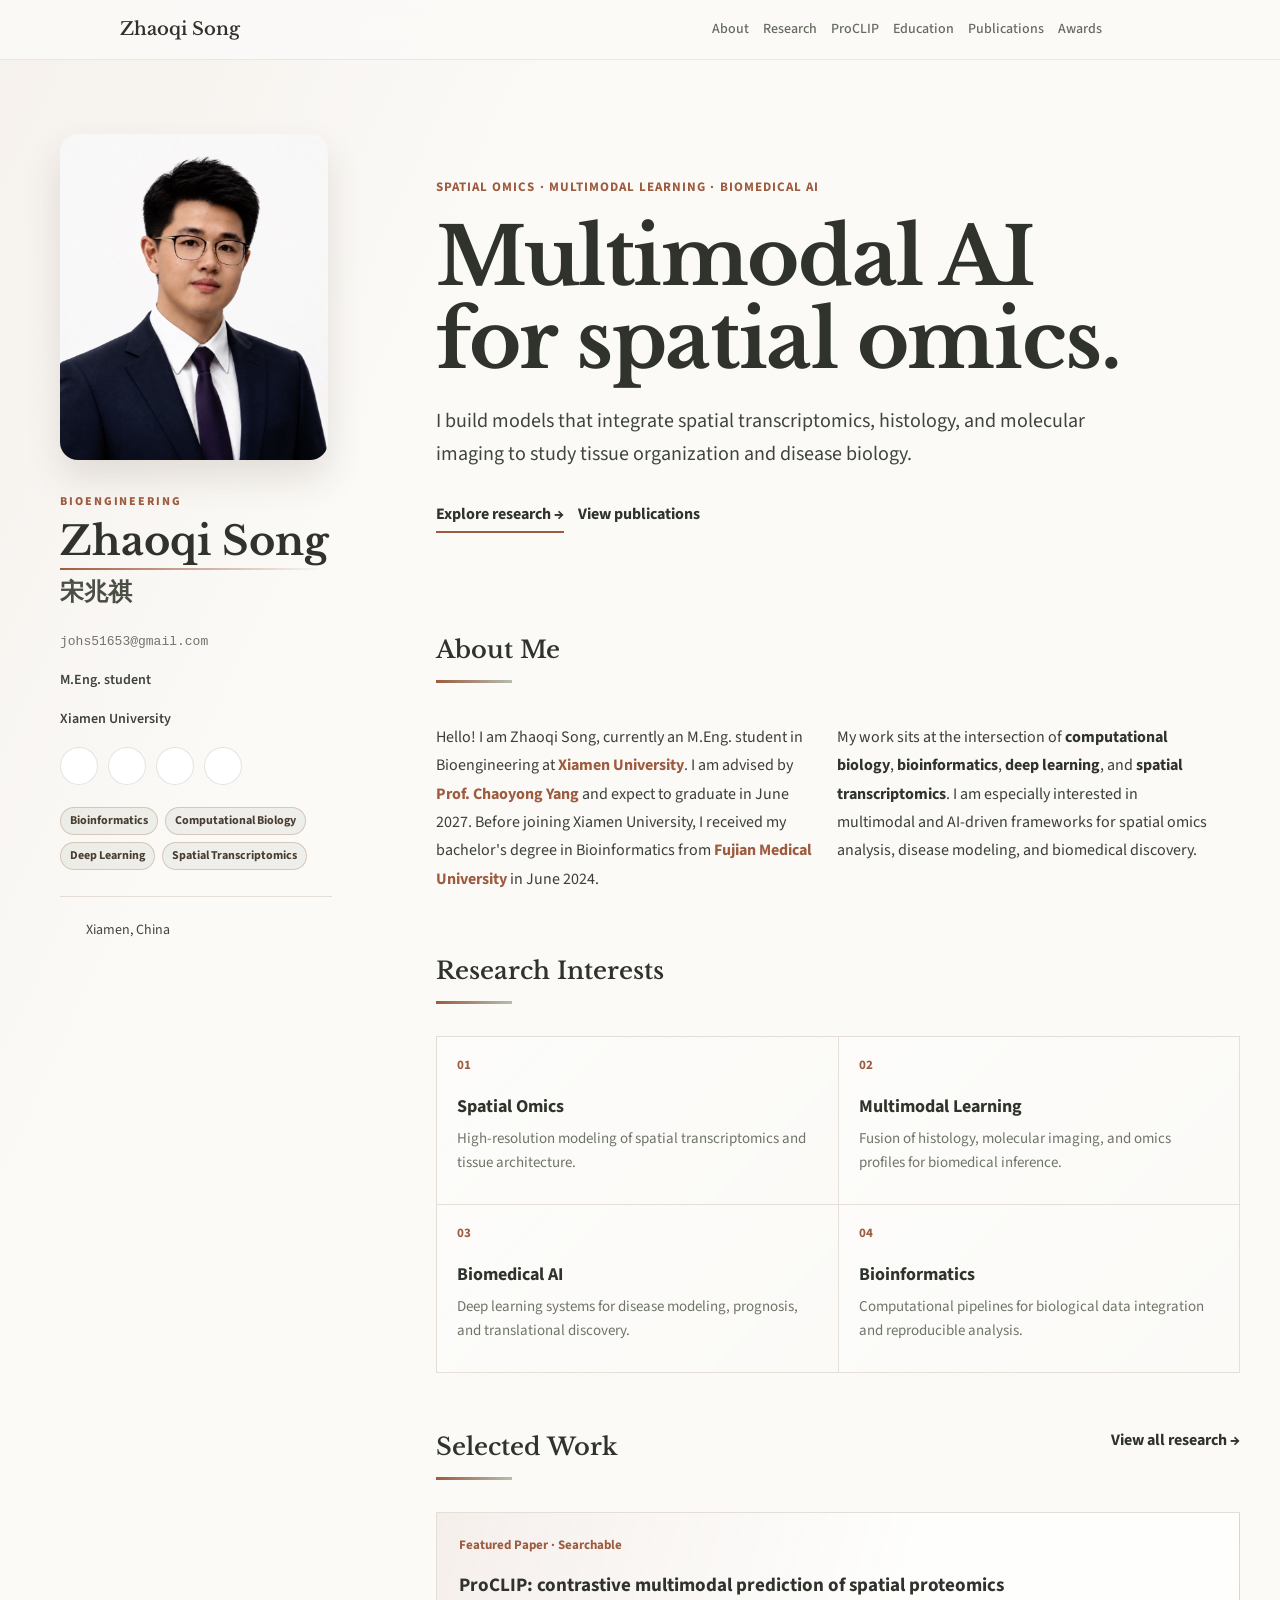
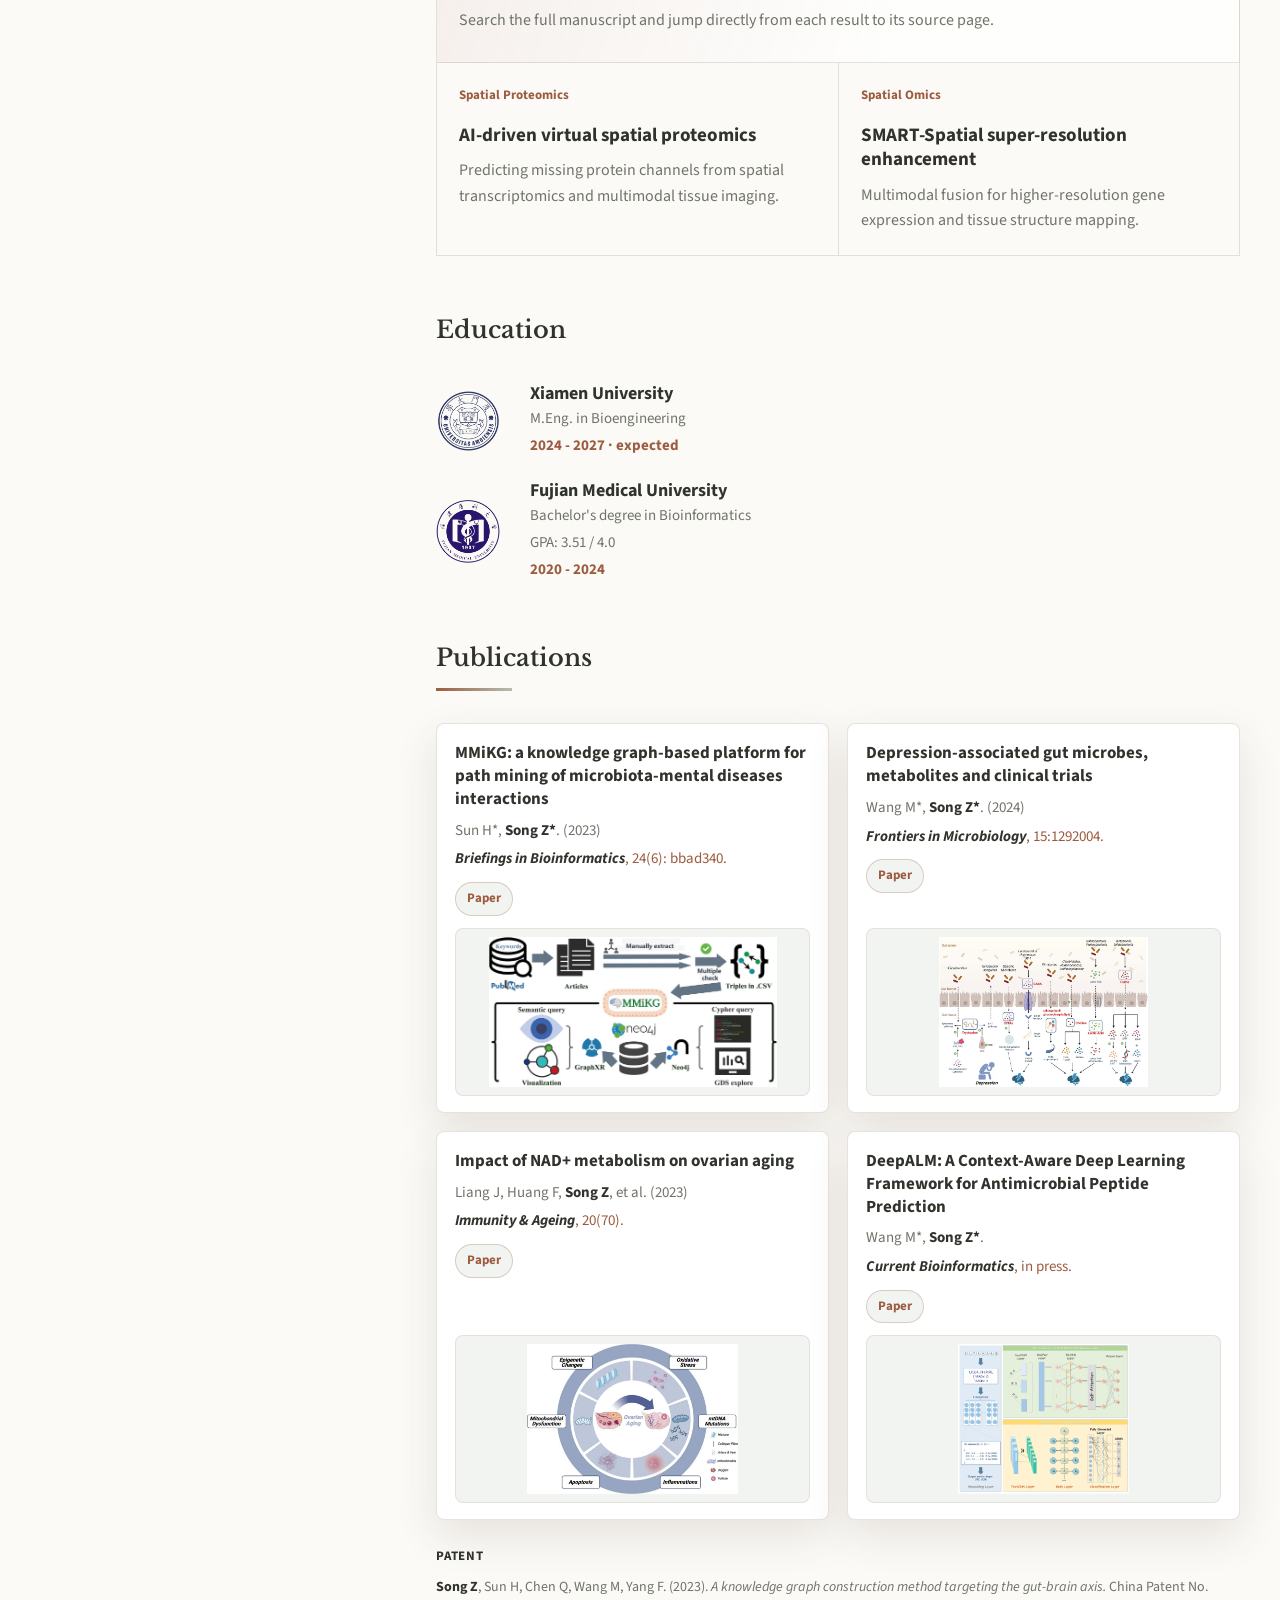
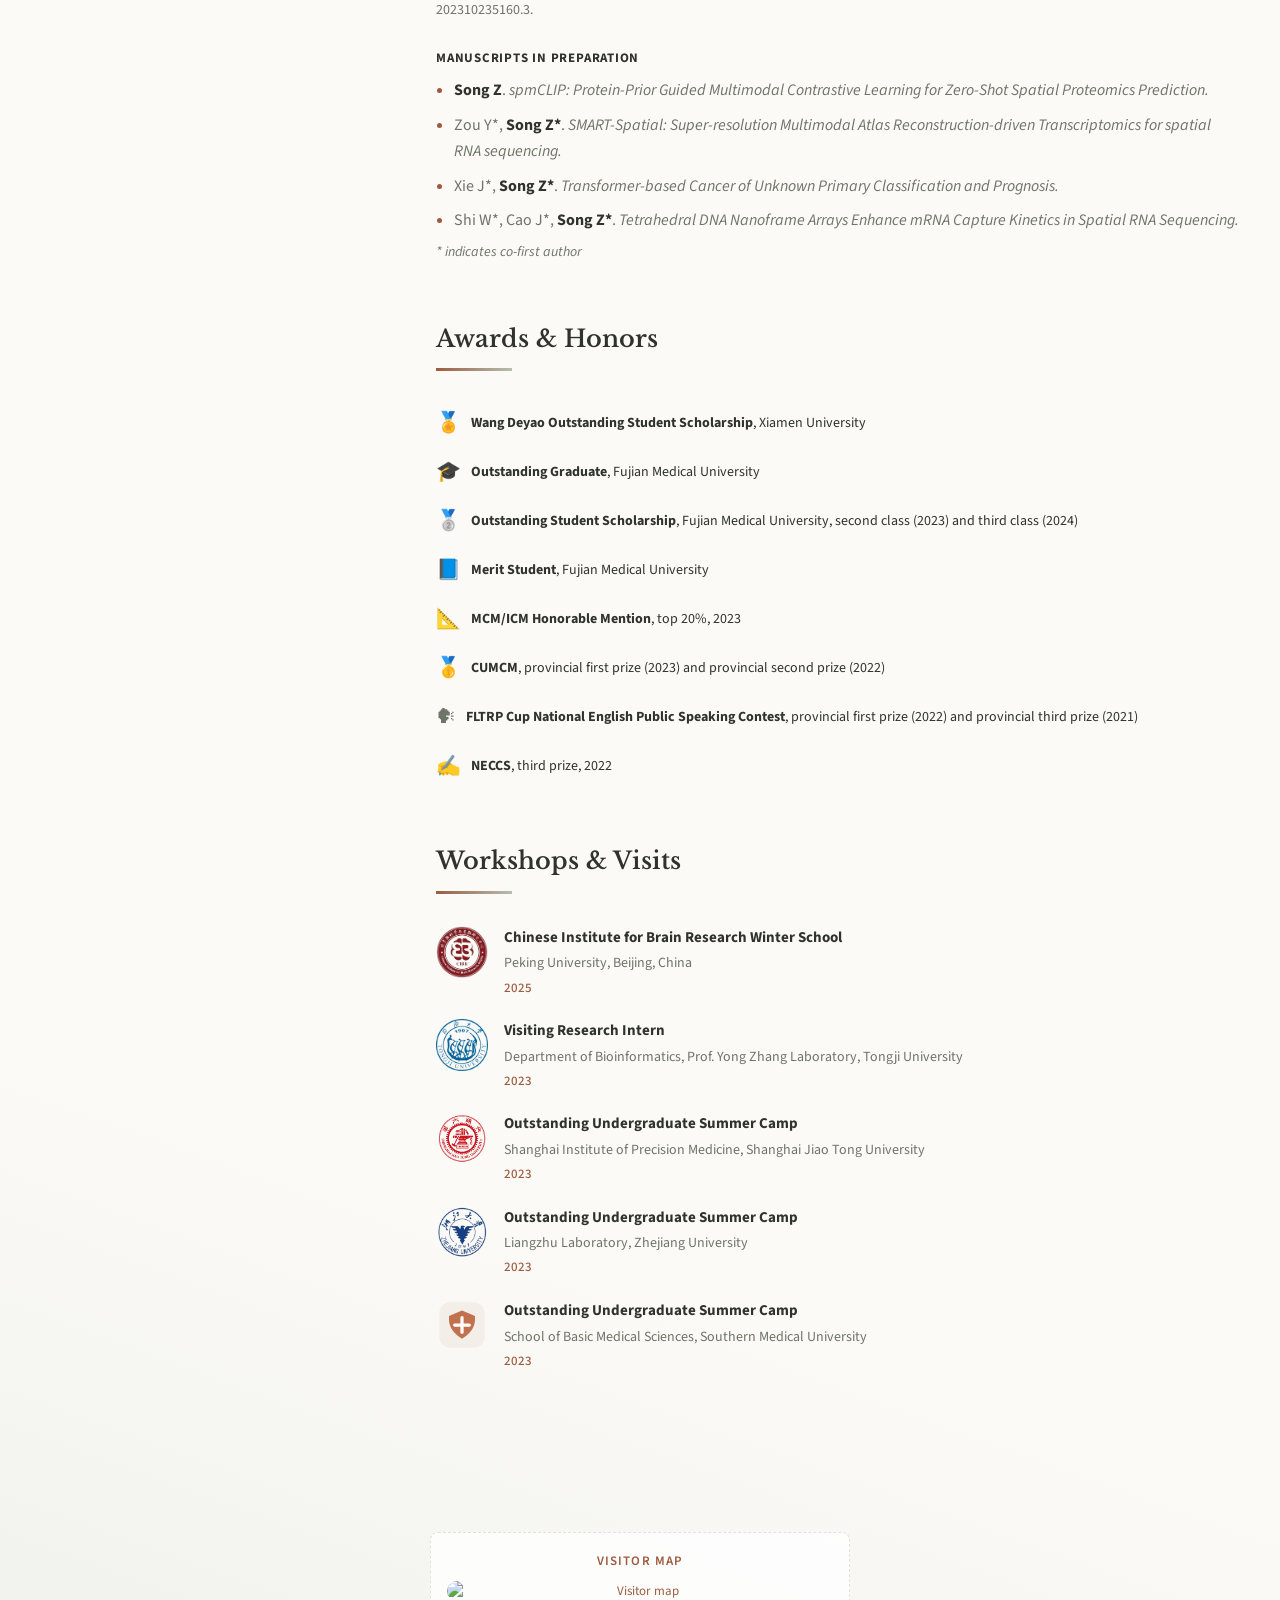
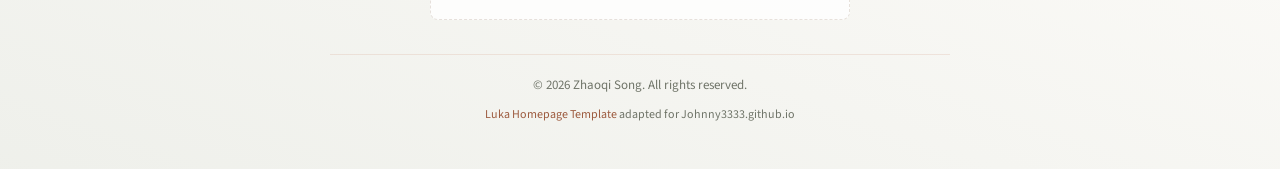
==== index.html @ cfd43ee1 "Add files via upload" ====
<!DOCTYPE html>
<html lang="en">
<head>
  <meta charset="UTF-8">
  <meta http-equiv="X-UA-Compatible" content="IE=edge">
  <meta name="viewport" content="width=device-width, initial-scale=1">
  <title>Zhaoqi Song - Homepage</title>
  <meta name="description" content="Academic homepage of Zhaoqi Song, focusing on computational biology, spatial transcriptomics, and multimodal biomedical AI.">
  <meta name="keywords" content="Zhaoqi Song, computational biology, spatial transcriptomics, bioinformatics, deep learning, Xiamen University">
  <link rel="icon" href="assets/img/icon.png" type="image/png">

  <link rel="preconnect" href="https://fonts.googleapis.com">
  <link rel="preconnect" href="https://fonts.gstatic.com" crossorigin>
  <link href="https://fonts.googleapis.com/css2?family=Libre+Baskerville:wght@700&family=Source+Sans+3:wght@400;500;600;700&display=swap" rel="stylesheet">

  <link rel="stylesheet" href="https://cdnjs.cloudflare.com/ajax/libs/academicons/1.8.6/css/academicons.min.css" integrity="sha256-uFVgMKfistnJAfoCUQigIl+JfUaP47GrRKjf6CTPVmw=" crossorigin="anonymous">
  <script src="https://kit.fontawesome.com/a860a211d3.js" crossorigin="anonymous"></script>

  <link rel="stylesheet" href="assets/css/font_sans_serif.css">
  <link rel="stylesheet" href="assets/css/theme-luka.css">
  <link rel="stylesheet" href="assets/css/custom-redesign.css">
</head>
<body class="theme-luka">
  <nav class="top-nav">
    <div class="nav-container">
      <div class="nav-left">
        <a href="#home">Zhaoqi Song</a>
      </div>
      <div class="nav-right">
        <div class="nav-links">
          <a href="#about">About</a>
          <a href="research.html">Research</a>
          <a href="proclip.html">ProCLIP</a>
          <a href="#education">Education</a>
          <a href="#publications">Publications</a>
          <a href="#awards">Awards</a>
        </div>
        <button id="themeToggle" class="theme-toggle" title="Toggle theme" aria-label="Toggle theme">
          <i class="fa-solid fa-moon"></i>
        </button>
      </div>
    </div>
  </nav>

  <div class="wrapper">
    <header class="sidebar">
      <div class="profile-card">
        <a class="image avatar">
          <img src="assets/img/photo_zhaoqi_2026.jpg" alt="Zhaoqi Song portrait">
        </a>

        <p class="profile-kicker">Bioengineering</p>
        <h1 class="site-name">Zhaoqi Song</h1>
        <p class="site-name-cn">宋兆祺</p>
        <p class="site-email">johs51653@gmail.com</p>
        <p class="profile-role">M.Eng. student</p>
        <p class="profile-role">Xiamen University</p>

        

        <div class="social-icons">
          <a href="mailto:johs51653@gmail.com" title="Email"><i class="fa-solid fa-envelope"></i></a>
          <a href="https://github.com/Johnny3333" title="GitHub"><i class="fa-brands fa-github"></i></a>
          <a href="#publications" title="Publications"><i class="fa-solid fa-book-open"></i></a>
          <a href="research.html" title="Research"><i class="fa-solid fa-flask"></i></a>
        </div>

        <div class="profile-focus">

          <span>Bioinformatics</span>
          <span>Computational Biology</span>
          <span>Deep Learning</span>
          <span>Spatial Transcriptomics</span>
        </div>

        <ul class="profile-meta">
          <li><i class="fa-solid fa-location-dot"></i> Xiamen, China</li>
        </ul>
      </div>
    </header>

    <section class="content">
      <div class="section home-hero" id="home">
        <p class="hero-kicker">Spatial omics · multimodal learning · biomedical AI</p>
        <h1>Multimodal AI for spatial omics.</h1>
        <p class="hero-copy">I build models that integrate spatial transcriptomics, histology, and molecular imaging to study tissue organization and disease biology.</p>
        <div class="hero-actions">
          <a href="research.html">Explore research →</a>
          <a href="#publications">View publications</a>
        </div>
      </div>

      <div class="section" id="about">
        <h2 class="section-title">About Me</h2>
        <div class="section-body">
          <div class="about-feature">
            <div class="about-copy">
              <p>Hello! I am Zhaoqi Song, currently an M.Eng. student in Bioengineering at <strong><a href="https://en.xmu.edu.cn/" target="_blank" rel="noopener">Xiamen University</a></strong>. I am advised by <strong><a href="https://chem.xmu.edu.cn/en/info/1010/1302.htm" target="_blank" rel="noopener">Prof. Chaoyong Yang</a></strong> and expect to graduate in June 2027. Before joining Xiamen University, I received my bachelor's degree in Bioinformatics from <strong><a href="https://en.fjmu.edu.cn/" target="_blank" rel="noopener">Fujian Medical University</a></strong> in June 2024.</p>
              <p>My work sits at the intersection of <strong>computational biology</strong>, <strong>bioinformatics</strong>, <strong>deep learning</strong>, and <strong>spatial transcriptomics</strong>. I am especially interested in multimodal and AI-driven frameworks for spatial omics analysis, disease modeling, and biomedical discovery.</p>
            </div>
          </div>
        </div>
      </div>

      <div class="section" id="research-interests">
        <h2 class="section-title">Research Interests</h2>
        <div class="section-body">
          <div class="research-board">
            <article>
              <span>01</span>
              <h3>Spatial Omics</h3>
              <p>High-resolution modeling of spatial transcriptomics and tissue architecture.</p>
            </article>
            <article>
              <span>02</span>
              <h3>Multimodal Learning</h3>
              <p>Fusion of histology, molecular imaging, and omics profiles for biomedical inference.</p>
            </article>
            <article>
              <span>03</span>
              <h3>Biomedical AI</h3>
              <p>Deep learning systems for disease modeling, prognosis, and translational discovery.</p>
            </article>
            <article>
              <span>04</span>
              <h3>Bioinformatics</h3>
              <p>Computational pipelines for biological data integration and reproducible analysis.</p>
            </article>
          </div>
        </div>
      </div>

      <div class="section research-preview">
        <div class="section-heading-row">
          <h2 class="section-title">Selected Work</h2>
          <a href="research.html">View all research →</a>
        </div>
        <div class="highlight-list">
          <a class="highlight-featured" href="proclip.html">
            <span>Featured Paper · Searchable</span>
            <strong>ProCLIP: contrastive multimodal prediction of spatial proteomics</strong>
            <p>Search the full manuscript and jump directly from each result to its source page.</p>
          </a>
          <a href="research.html#virtual-spatial-proteomics">
            <span>Spatial Proteomics</span>
            <strong>AI-driven virtual spatial proteomics</strong>
            <p>Predicting missing protein channels from spatial transcriptomics and multimodal tissue imaging.</p>
          </a>
          <a href="research.html#smart-spatial">
            <span>Spatial Omics</span>
            <strong>SMART-Spatial super-resolution enhancement</strong>
            <p>Multimodal fusion for higher-resolution gene expression and tissue structure mapping.</p>
          </a>
        </div>
      </div>

      <div class="section" id="education">
        <h2 class="section-title">Education</h2>
        <div class="section-body">
          <div class="card">
            <div class="experience-item education-item">
              <img src="assets/img/logo_xmu.png" alt="Xiamen University logo" class="institution-logo">
              <div class="experience-content">
                <p class="exp-title"><strong>Xiamen University</strong></p>
                <p class="exp-detail">M.Eng. in Bioengineering</p>
                <p class="exp-period">2024 - 2027 · expected</p>
              </div>
            </div>
          </div>

          <div class="card">
            <div class="experience-item education-item">
              <img src="assets/img/logo_fjmu.png" alt="Fujian Medical University logo" class="institution-logo">
              <div class="experience-content">
                <p class="exp-title"><strong>Fujian Medical University</strong></p>
                <p class="exp-detail">Bachelor's degree in Bioinformatics</p>
                <p class="exp-detail">GPA: 3.51 / 4.0</p>
                <p class="exp-period">2020 - 2024</p>
              </div>
            </div>
          </div>
        </div>
      </div>

      <div class="section" id="publications">
        <h2 class="section-title">Publications</h2>
        <div class="section-body">
          <div class="publications">
            <ol class="bibliography">
              <li>
                <div class="pub-row">
                  <div class="pub-content">
                    <div class="title">MMiKG: a knowledge graph-based platform for path mining of microbiota-mental diseases interactions</div>
                    <div class="author">Sun H*, <strong>Song Z*</strong>. (2023)</div>
                    <div class="periodical"><em><strong>Briefings in Bioinformatics</strong></em>, 24(6): bbad340.</div>
                    <div class="links"><a href="https://doi.org/10.1093/bib/bbad340">Paper</a></div>
                  </div>
                  <div class="pub-thumb">
                    <img src="assets/img/paper_mmikg.png" alt="MMiKG paper figure">
                  </div>
                </div>
              </li>
              <li>
                <div class="pub-row">
                  <div class="pub-content">
                    <div class="title">Depression-associated gut microbes, metabolites and clinical trials</div>
                    <div class="author">Wang M*, <strong>Song Z*</strong>. (2024)</div>
                    <div class="periodical"><em><strong>Frontiers in Microbiology</strong></em>, 15:1292004.</div>
                    <div class="links"><a href="https://doi.org/10.3389/fmicb.2024.1292004">Paper</a></div>
                  </div>
                  <div class="pub-thumb">
                    <img src="assets/img/paper_depression_microbes.png" alt="Depression-associated gut microbes paper figure">
                  </div>
                </div>
              </li>
              <li>
                <div class="pub-row">
                  <div class="pub-content">
                    <div class="title">Impact of NAD+ metabolism on ovarian aging</div>
                    <div class="author">Liang J, Huang F, <strong>Song Z</strong>, et al. (2023)</div>
                    <div class="periodical"><em><strong>Immunity &amp; Ageing</strong></em>, 20(70).</div>
                    <div class="links"><a href="https://link.springer.com/article/10.1186/s12979-023-00398-w">Paper</a></div>
                  </div>
                  <div class="pub-thumb">
                    <img src="assets/img/paper_nad_aging.png" alt="NAD metabolism and ovarian aging paper figure">
                  </div>
                </div>
              </li>
              <li>
                <div class="pub-row">
                  <div class="pub-content">
                    <div class="title">DeepALM: A Context-Aware Deep Learning Framework for Antimicrobial Peptide Prediction</div>
                    <div class="author">Wang M*, <strong>Song Z*</strong>.</div>
                    <div class="periodical"><em><strong>Current Bioinformatics</strong></em>, in press.</div>
                    <div class="links"><a href="https://www.eurekaselect.com/article/156631">Paper</a></div>
                  </div>
                  <div class="pub-thumb">
                    <img src="assets/img/paper_deepalm.png" alt="DeepALM paper figure">
                  </div>
                </div>
              </li>
            </ol>
          </div>

          <p class="subsection-label">Patent</p>
          <p class="compact-text"><strong>Song Z</strong>, Sun H, Chen Q, Wang M, Yang F. (2023). <em>A knowledge graph construction method targeting the gut-brain axis.</em> China Patent No. 202310235160.3.</p>

          <p class="subsection-label">Manuscripts in Preparation</p>
          <ul class="bullet-list">
            <li><strong>Song Z</strong>. <em>spmCLIP: Protein-Prior Guided Multimodal Contrastive Learning for Zero-Shot Spatial Proteomics Prediction.</em></li>
            <li>Zou Y*, <strong>Song Z*</strong>. <em>SMART-Spatial: Super-resolution Multimodal Atlas Reconstruction-driven Transcriptomics for spatial RNA sequencing.</em></li>
            <li>Xie J*, <strong>Song Z*</strong>. <em>Transformer-based Cancer of Unknown Primary Classification and Prognosis.</em></li>
            <li>Shi W*, Cao J*, <strong>Song Z*</strong>. <em>Tetrahedral DNA Nanoframe Arrays Enhance mRNA Capture Kinetics in Spatial RNA Sequencing.</em></li>
          </ul>
          <p class="compact-text"><em>* indicates co-first author</em></p>
        </div>
      </div>

      <div class="section" id="awards">
        <h2 class="section-title">Awards &amp; Honors</h2>
        <div class="section-body">
          <div class="awards-grid">
            <div class="award-item"><span class="award-icon">🏅</span><div class="award-text"><strong>Wang Deyao Outstanding Student Scholarship</strong>, Xiamen University</div></div>
            <div class="award-item"><span class="award-icon">🎓</span><div class="award-text"><strong>Outstanding Graduate</strong>, Fujian Medical University</div></div>
            <div class="award-item"><span class="award-icon">🥈</span><div class="award-text"><strong>Outstanding Student Scholarship</strong>, Fujian Medical University, second class (2023) and third class (2024)</div></div>
            <div class="award-item"><span class="award-icon">📘</span><div class="award-text"><strong>Merit Student</strong>, Fujian Medical University</div></div>
            <div class="award-item"><span class="award-icon">📐</span><div class="award-text"><strong>MCM/ICM Honorable Mention</strong>, top 20%, 2023</div></div>
            <div class="award-item"><span class="award-icon">🥇</span><div class="award-text"><strong>CUMCM</strong>, provincial first prize (2023) and provincial second prize (2022)</div></div>
            <div class="award-item"><span class="award-icon">🗣</span><div class="award-text"><strong>FLTRP Cup National English Public Speaking Contest</strong>, provincial first prize (2022) and provincial third prize (2021)</div></div>
            <div class="award-item"><span class="award-icon">✍️</span><div class="award-text"><strong>NECCS</strong>, third prize, 2022</div></div>
          </div>
        </div>
      </div>

      <div class="section" id="workshops">
        <h2 class="section-title">Workshops &amp; Visits</h2>
        <div class="section-body">
          <div class="visit-list">
            <div class="visit-item">
              <img src="assets/img/logo_cibr.png" alt="Workshop icon" class="institution-logo">
              <div class="experience-content">
                <p class="exp-title"><strong>Chinese Institute for Brain Research Winter School</strong></p>
                <p class="exp-detail">Peking University, Beijing, China</p>
                <p class="exp-period">2025</p>
              </div>
            </div>
            <div class="visit-item">
              <img src="assets/img/tongji.png" alt="Tongji University logo" class="institution-logo">
              <div class="experience-content">
                <p class="exp-title"><strong>Visiting Research Intern</strong></p>
                <p class="exp-detail">Department of Bioinformatics, Prof. Yong Zhang Laboratory, Tongji University</p>
                <p class="exp-period">2023</p>
              </div>
            </div>
            <div class="visit-item">
              <img src="assets/img/logo_sjtu.png" alt="Shanghai Jiao Tong University logo" class="institution-logo">
              <div class="experience-content">
                <p class="exp-title"><strong>Outstanding Undergraduate Summer Camp</strong></p>
                <p class="exp-detail">Shanghai Institute of Precision Medicine, Shanghai Jiao Tong University</p>
                <p class="exp-period">2023</p>
              </div>
            </div>
            <div class="visit-item">
              <img src="assets/img/logo_zju.png" alt="Zhejiang University placeholder logo" class="institution-logo">
              <div class="experience-content">
                <p class="exp-title"><strong>Outstanding Undergraduate Summer Camp</strong></p>
                <p class="exp-detail">Liangzhu Laboratory, Zhejiang University</p>
                <p class="exp-period">2023</p>
              </div>
            </div>
            <div class="visit-item">
              <img src="assets/img/institution.svg" alt="Southern Medical University placeholder logo" class="institution-logo">
              <div class="experience-content">
                <p class="exp-title"><strong>Outstanding Undergraduate Summer Camp</strong></p>
                <p class="exp-detail">School of Basic Medical Sciences, Southern Medical University</p>
                <p class="exp-period">2023</p>
              </div>
            </div>
          </div>
        </div>
      </div>

    </section>
  </div>

  <footer class="site-footer page-footer">
    <div class="visitor-card visitor-card--inline">
      <div class="visitor-card-title">Visitor Map</div>
      <div class="visitor-card-body">
        <a href="https://mapmyvisitors.com/web/1c4gk" title="Visit tracker">
          <img src="https://mapmyvisitors.com/map.png?d=oVP8d45YzKgv4B39jNajYiccmd_oHrcXuP0NE5anva4&amp;cl=100" alt="Visitor map">
        </a>
      </div>
    </div>
    <p>
      &copy; 2026 Zhaoqi Song. All rights reserved.
      <br>
      <span class="template-credit"><a href="https://github.com/Johnny3333/luka-homepage-template">Luka Homepage Template</a> adapted for Johnny3333.github.io</span>
    </p>
  </footer>

  <button id="backToTop" class="back-to-top" aria-label="Back to top">
    <i class="fa-solid fa-arrow-up"></i>
  </button>

  <div id="imageLightbox" class="image-lightbox" aria-hidden="true">
    <button id="lightboxClose" class="lightbox-close" aria-label="Close image preview">&times;</button>
    <img id="lightboxImg" class="lightbox-content" src="" alt="Expanded image">
  </div>

  <script src="assets/js/scale.fix.js"></script>
  <script>
    (function() {
      const themeToggle = document.getElementById('themeToggle');
      const icon = themeToggle.querySelector('i');
      const backToTop = document.getElementById('backToTop');
      const lightbox = document.getElementById('imageLightbox');
      const lightboxImg = document.getElementById('lightboxImg');
      const lightboxClose = document.getElementById('lightboxClose');

      function setTheme(isDark) {
        document.documentElement.setAttribute('data-theme', isDark ? 'dark' : 'light');
        icon.classList.toggle('fa-sun', isDark);
        icon.classList.toggle('fa-moon', !isDark);
        localStorage.setItem('theme', isDark ? 'dark' : 'light');
      }

      const savedTheme = localStorage.getItem('theme');
      const prefersDark = window.matchMedia('(prefers-color-scheme: dark)').matches;
      setTheme(savedTheme ? savedTheme === 'dark' : prefersDark);

      themeToggle.addEventListener('click', function() {
        const isDark = document.documentElement.getAttribute('data-theme') === 'dark';
        setTheme(!isDark);
      });

      window.addEventListener('scroll', function() {
        if (window.scrollY > 280) {
          backToTop.classList.add('visible');
        } else {
          backToTop.classList.remove('visible');
        }
      });

      backToTop.addEventListener('click', function() {
        window.scrollTo({ top: 0, behavior: 'smooth' });
      });

      document.querySelectorAll('.zoomable-image').forEach(function(img) {
        img.addEventListener('click', function() {
          lightboxImg.src = img.src;
          lightboxImg.alt = img.alt;
          lightbox.classList.add('open');
          lightbox.setAttribute('aria-hidden', 'false');
          document.body.style.overflow = 'hidden';
        });
      });

      function closeLightbox() {
        lightbox.classList.remove('open');
        lightbox.setAttribute('aria-hidden', 'true');
        lightboxImg.src = '';
        document.body.style.overflow = '';
      }

      lightboxClose.addEventListener('click', closeLightbox);

      lightbox.addEventListener('click', function(e) {
        if (e.target === lightbox) {
          closeLightbox();
        }
      });

      document.addEventListener('keydown', function(e) {
        if (e.key === 'Escape' && lightbox.classList.contains('open')) {
          closeLightbox();
        }
      });

      if ('IntersectionObserver' in window) {
        const observer = new IntersectionObserver(function(entries) {
          entries.forEach(function(entry) {
            if (entry.isIntersecting) {
              entry.target.classList.add('visible');
              observer.unobserve(entry.target);
            }
          });
        }, { threshold: 0.1 });

        document.querySelectorAll('.section').forEach(function(el) {
          observer.observe(el);
        });
      } else {
        document.querySelectorAll('.section').forEach(function(el) {
          el.classList.add('visible');
        });
      }
    })();
  </script>
</body>
</html>
---- assets/css/font_sans_serif.css ----
@import url('https://fonts.googleapis.com/css2?family=Inter:wght@300;400;500;600;700&family=Ubuntu+Mono&display=swap');

body {
  background-color: #fff;
  font: 18px/1.5 "Inter", -apple-system, BlinkMacSystemFont, "Segoe UI", Roboto, Oxygen, Ubuntu, Cantarell, "Helvetica Neue", Arial, sans-serif;
  color: #595959;
  font-weight: 400;
}
---- assets/css/theme-luka.css ----
/* ============================================
   Luka Homepage
   Warm minimal academic homepage template
   ============================================ */

html {
  scroll-behavior: smooth;
}

body {
  margin: 0;
}

body.theme-luka,
body.theme-luka *,
body.theme-luka *::before,
body.theme-luka *::after {
  box-sizing: border-box;
}

:root {
  --luka-bg: #faf9f7;
  --luka-text: #3d3929;
  --luka-accent: #c2714f;
  --luka-secondary: #8c8577;
  --luka-border: rgba(194, 113, 79, 0.2);
  --luka-shadow: rgba(194, 113, 79, 0.15);
  --luka-social-bg: #ffffff;
  --luka-social-text: #8b7355;
  --luka-footer-border: rgba(194, 113, 79, 0.15);
}

@media (prefers-color-scheme: dark) {
  :root:not([data-theme="light"]) {
    --luka-bg: #1a1917;
    --luka-text: #d1cec7;
    --luka-accent: #e28a67;
    --luka-secondary: #9b9488;
    --luka-border: rgba(226, 138, 103, 0.2);
    --luka-shadow: rgba(0, 0, 0, 0.3);
    --luka-social-bg: #22211e;
    --luka-social-text: #d1cec7;
    --luka-footer-border: rgba(226, 138, 103, 0.15);
  }
}

[data-theme="dark"] {
  --luka-bg: #1a1917;
  --luka-text: #d1cec7;
  --luka-accent: #e28a67;
  --luka-secondary: #9b9488;
  --luka-border: rgba(226, 138, 103, 0.2);
  --luka-shadow: rgba(0, 0, 0, 0.3);
  --luka-social-bg: #22211e;
  --luka-social-text: #d1cec7;
  --luka-footer-border: rgba(226, 138, 103, 0.15);
}

[data-theme="light"] {
  --luka-bg: #faf9f7;
  --luka-text: #3d3929;
  --luka-accent: #c2714f;
  --luka-secondary: #8c8577;
  --luka-border: rgba(194, 113, 79, 0.2);
  --luka-shadow: rgba(194, 113, 79, 0.15);
  --luka-social-bg: #ffffff;
  --luka-social-text: #8b7355;
  --luka-footer-border: rgba(194, 113, 79, 0.15);
}

body.theme-luka {
  background: var(--luka-bg);
  color: var(--luka-text);
  font-family: "Inter", -apple-system, BlinkMacSystemFont, sans-serif;
  font-size: 16px;
  line-height: 1.65;
  transition: background-color 0.3s ease, color 0.3s ease;
}

body.theme-luka a {
  color: var(--luka-accent);
  text-decoration: none;
}

body.theme-luka a:hover {
  filter: brightness(1.15);
}

body.theme-luka .top-nav {
  position: fixed;
  top: 0;
  left: 0;
  right: 0;
  height: 60px;
  display: flex;
  justify-content: center;
  align-items: center;
  background: var(--luka-bg);
  border-bottom: 1px solid var(--luka-footer-border);
  z-index: 1000;
}

body.theme-luka .nav-container {
  width: 100%;
  max-width: 1120px;
  padding: 0 40px;
  display: flex;
  align-items: center;
  justify-content: space-between;
}

body.theme-luka .nav-left a {
  color: var(--luka-text);
  font-size: 18px;
  font-weight: 600;
}

body.theme-luka .nav-right {
  display: flex;
  align-items: center;
  gap: 18px;
}

body.theme-luka .nav-links {
  display: flex;
  align-items: center;
  gap: 14px;
  flex-wrap: wrap;
}

body.theme-luka .nav-links a {
  color: var(--luka-secondary);
  font-size: 14px;
  font-weight: 500;
}

body.theme-luka .nav-links a:hover {
  color: var(--luka-accent);
}

body.theme-luka .theme-toggle {
  border: none;
  background: transparent;
  color: var(--luka-text);
  width: 40px;
  height: 40px;
  border-radius: 999px;
  cursor: pointer;
  font-size: 18px;
  transition: background-color 0.2s ease, color 0.2s ease;
}

body.theme-luka .theme-toggle:hover {
  background: var(--luka-border);
  color: var(--luka-accent);
}

body.theme-luka .wrapper {
  width: 100%;
  max-width: 1120px;
  margin: 0 auto;
  display: flex;
  flex-wrap: wrap;
  align-items: flex-start;
  min-height: 100vh;
}

body.theme-luka .sidebar {
  width: 320px;
  flex-shrink: 0;
  position: fixed;
  top: 60px;
  left: calc(50% - 560px);
  height: calc(100vh - 60px);
  overflow-y: auto;
  text-align: center;
  box-sizing: border-box;
  display: flex;
  flex-direction: column;
  justify-content: flex-start;
  align-items: center;
  padding-top: 60px;
  z-index: 100;
}

body.theme-luka .profile-card {
  width: 100%;
  padding: 0 20px;
  text-align: center;
}

body.theme-luka .image.avatar {
  display: block;
  margin: 0 auto 28px;
}

body.theme-luka .image.avatar img {
  width: 220px;
  height: 220px;
  border-radius: 50%;
  object-fit: contain;
  transform: scale(1.12);
  box-shadow: 0 6px 24px var(--luka-shadow);
  object-position: center top;
}

body.theme-luka .site-name {
  margin: 0 0 8px;
  color: var(--luka-text);
  font-size: 28px;
  line-height: 1.2;
}

body.theme-luka .site-email {
  margin: 0 0 24px;
  color: var(--luka-secondary);
  font-size: 13px;
  font-family: "Ubuntu Mono", "SFMono-Regular", monospace;
  word-break: break-all;
}

body.theme-luka .social-icons {
  display: flex;
  justify-content: center;
  gap: 12px;
  flex-wrap: wrap;
}

body.theme-luka .profile-role {
  margin: 0 0 18px;
  color: var(--luka-secondary);
  font-size: 14px;
  line-height: 1.7;
}

body.theme-luka .profile-meta {
  margin: 24px auto 0;
  padding: 0;
  max-width: 260px;
  list-style: none;
  text-align: left;
}

body.theme-luka .profile-meta li {
  display: flex;
  gap: 10px;
  align-items: flex-start;
  margin-bottom: 10px;
  color: var(--luka-secondary);
  font-size: 14px;
}

body.theme-luka .profile-meta i {
  width: 16px;
  margin-top: 4px;
  color: var(--luka-accent);
}

body.theme-luka .social-icons a {
  width: 40px;
  height: 40px;
  display: inline-flex;
  align-items: center;
  justify-content: center;
  border-radius: 50%;
  background: var(--luka-social-bg);
  color: var(--luka-social-text) !important;
  box-shadow: 0 2px 8px rgba(61, 57, 41, 0.08);
  transition: transform 0.2s ease, background-color 0.2s ease, color 0.2s ease;
}

body.theme-luka .social-icons a:hover {
  background: var(--luka-accent);
  color: #fff !important;
  transform: translateY(-2px);
}

body.theme-luka .visitor-card {
  margin: 40px auto 0;
  width: 240px;
  padding: 18px 16px;
  border: 1px dashed var(--luka-border);
  border-radius: 14px;
  color: var(--luka-secondary);
  text-align: left;
}

body.theme-luka .visitor-card-title {
  margin-bottom: 8px;
  font-size: 13px;
  font-weight: 600;
  color: var(--luka-accent);
  text-transform: uppercase;
  letter-spacing: 0.08em;
}

body.theme-luka .visitor-card-body {
  font-size: 13px;
  line-height: 1.6;
}

body.theme-luka .visitor-card-body img {
  display: block;
  width: 100%;
  height: auto;
  border-radius: 10px;
}

body.theme-luka .content {
  flex: 1;
  min-width: 0;
  margin-left: 320px;
  padding: 120px 40px 80px 60px;
}

body.theme-luka .section {
  margin-bottom: 44px;
  opacity: 0;
  transform: translateY(12px);
  transition: opacity 0.45s ease, transform 0.45s ease;
}

body.theme-luka .section.visible {
  opacity: 1;
  transform: translateY(0);
}

body.theme-luka .section-title {
  display: inline-block;
  margin: 0 0 18px;
  padding-bottom: 10px;
  border-bottom: 2px solid var(--luka-accent);
  color: var(--luka-accent);
  font-size: 19px;
  font-weight: 600;
}

body.theme-luka .section-body p {
  margin: 0 0 14px;
}

body.theme-luka #about .section-body p {
  text-align: justify;
  text-justify: inter-word;
}

body.theme-luka .section-body ul {
  margin: 0;
  padding-left: 18px;
}

body.theme-luka .bullet-list li {
  margin-bottom: 8px;
}

body.theme-luka .compact-text {
  color: var(--luka-secondary);
  font-size: 14px;
}

body.theme-luka .subsection-label {
  margin-top: 20px !important;
  margin-bottom: 8px !important;
  color: var(--luka-accent);
  font-size: 13px;
  font-weight: 700;
  letter-spacing: 0.08em;
  text-transform: uppercase;
}

body.theme-luka .logo-strip {
  display: flex;
  align-items: center;
  gap: 28px;
  margin-top: 24px;
  flex-wrap: wrap;
}

body.theme-luka .logo-strip img {
  height: 62px;
  width: auto;
}

body.theme-luka .card {
  background: transparent;
  padding: 0;
  box-shadow: none;
}

body.theme-luka .timeline-item {
  position: relative;
  margin-left: 20px;
  padding-left: 8px;
  padding-bottom: 20px;
}

body.theme-luka .timeline-item::before {
  content: "";
  position: absolute;
  left: -20px;
  top: 0;
  bottom: 0;
  width: 2px;
  background: linear-gradient(to bottom, var(--luka-accent), rgba(194, 113, 79, 0.12));
}

body.theme-luka .timeline-item:last-child::before {
  bottom: 50%;
}

body.theme-luka .timeline-item::after {
  content: "";
  position: absolute;
  left: -25px;
  top: 22px;
  width: 10px;
  height: 10px;
  border-radius: 50%;
  background: var(--luka-accent);
  border: 2px solid var(--luka-bg);
}

body.theme-luka .experience-item {
  display: flex;
  align-items: flex-start;
  gap: 16px;
}

body.theme-luka .institution-logo {
  width: 52px;
  height: 52px;
  flex-shrink: 0;
}

body.theme-luka .experience-content {
  flex: 1;
}

body.theme-luka .experience-content p {
  margin: 0 0 2px;
}

body.theme-luka .exp-title {
  font-size: 15px;
  color: var(--luka-text);
}

body.theme-luka .exp-detail {
  font-size: 14px;
  color: var(--luka-secondary);
}

body.theme-luka .exp-period {
  font-size: 13px;
  color: var(--luka-accent);
  font-weight: 500;
}

body.theme-luka .timeline-summary {
  margin-top: 8px !important;
  color: var(--luka-secondary);
  font-size: 14px;
  line-height: 1.7;
}

body.theme-luka .experience-thumb {
  width: 100%;
  max-width: 300px;
  height: 210px;
  margin-top: 14px;
  overflow: hidden;
  border-radius: 10px;
  background: rgba(61, 57, 41, 0.04);
  box-shadow: 0 4px 16px rgba(61, 57, 41, 0.08);
}

body.theme-luka .experience-thumb img {
  display: block;
  width: 100%;
  height: 100%;
  object-fit: contain;
  object-position: center;
  cursor: zoom-in;
}

body.theme-luka .image-lightbox {
  display: none;
  position: fixed;
  inset: 0;
  z-index: 2000;
  align-items: center;
  justify-content: center;
  padding: 24px;
  background: rgba(0, 0, 0, 0.82);
}

body.theme-luka .image-lightbox.open {
  display: flex;
}

body.theme-luka .lightbox-content {
  max-width: min(1100px, 92vw);
  max-height: 88vh;
  width: auto;
  height: auto;
  border-radius: 12px;
  box-shadow: 0 16px 48px rgba(0, 0, 0, 0.35);
  background: #fff;
}

body.theme-luka .lightbox-close {
  position: absolute;
  top: 18px;
  right: 24px;
  border: none;
  background: transparent;
  color: #fff;
  font-size: 36px;
  line-height: 1;
  cursor: pointer;
}

body.theme-luka .education-item {
  margin-bottom: 18px;
}

body.theme-luka .visit-list {
  display: flex;
  flex-direction: column;
  gap: 18px;
}

body.theme-luka .visit-item {
  display: flex;
  align-items: flex-start;
  gap: 16px;
}

body.theme-luka .project-card {
  font-size: 15px;
  line-height: 1.7;
}

body.theme-luka .publications ol.bibliography {
  list-style: none;
  padding: 0;
  margin: 0;
}

body.theme-luka .publications ol.bibliography li {
  margin-bottom: 18px;
  padding: 16px 0 18px 16px;
  border-left: 3px solid var(--luka-accent);
}

body.theme-luka .pub-row {
  display: flex;
  flex-direction: column;
  align-items: flex-start;
  gap: 12px;
}

body.theme-luka .pub-thumb {
  width: 100%;
  max-width: 260px;
  height: 150px;
  flex-shrink: 0;
  overflow: hidden;
  border-radius: 10px;
  background: rgba(61, 57, 41, 0.04);
  box-shadow: 0 4px 16px rgba(61, 57, 41, 0.08);
}

body.theme-luka .pub-thumb img {
  display: block;
  width: 100%;
  height: 100%;
  object-fit: cover;
  object-position: center;
}

body.theme-luka .pub-content .title {
  margin-bottom: 4px;
  color: var(--luka-text);
  font-size: 15px;
  font-weight: 600;
}

body.theme-luka .pub-content .author {
  margin-bottom: 4px;
  color: var(--luka-secondary);
  font-size: 14px;
}

body.theme-luka .pub-content .periodical {
  margin-bottom: 6px;
  color: var(--luka-accent);
  font-size: 14px;
}

body.theme-luka .pub-content .links a {
  font-size: 13px;
  font-weight: 500;
}

body.theme-luka .awards-grid {
  display: flex;
  flex-direction: column;
  gap: 8px;
}

body.theme-luka .award-item {
  display: flex;
  align-items: center;
  gap: 10px;
  padding: 4px 0;
}

body.theme-luka .award-icon {
  flex-shrink: 0;
  font-size: 20px;
}

body.theme-luka .award-text {
  color: var(--luka-text);
  font-size: 14px;
}

body.theme-luka .site-footer {
  width: 100%;
  flex-basis: 100%;
  padding: 32px 24px 40px 380px;
  text-align: center;
}

body.theme-luka .site-footer p {
  margin: 0;
  padding-top: 20px;
  border-top: 1px solid var(--luka-footer-border);
  color: var(--luka-secondary);
  font-size: 13px;
}

body.theme-luka .template-credit {
  display: inline-block;
  margin-top: 8px;
  font-size: 12px;
}

body.theme-luka .back-to-top {
  position: fixed;
  right: 24px;
  bottom: 24px;
  width: 44px;
  height: 44px;
  border: none;
  border-radius: 999px;
  background: var(--luka-accent);
  color: #fff;
  cursor: pointer;
  box-shadow: 0 8px 24px var(--luka-shadow);
  opacity: 0;
  pointer-events: none;
  transform: translateY(8px);
  transition: opacity 0.2s ease, transform 0.2s ease;
}

body.theme-luka .back-to-top.visible {
  opacity: 1;
  pointer-events: auto;
  transform: translateY(0);
}

body.theme-luka h1,
body.theme-luka h2,
body.theme-luka h3,
body.theme-luka h4,
body.theme-luka strong {
  color: var(--luka-text);
}

@media (max-width: 1080px) {
  body.theme-luka .nav-container {
    padding: 0 20px;
  }

  body.theme-luka .nav-right {
    gap: 10px;
  }

  body.theme-luka .nav-links {
    gap: 10px;
    justify-content: flex-end;
  }

  body.theme-luka .wrapper {
    flex-direction: column;
    padding: 0 20px;
  }

  body.theme-luka .sidebar {
    position: static;
    left: auto;
    width: 100%;
    height: auto;
    padding-top: 80px;
    overflow: visible;
  }

  body.theme-luka .profile-card {
    padding: 0;
  }

  body.theme-luka .content {
    margin-left: 0;
    padding: 32px 0 48px;
  }

  body.theme-luka .site-footer {
    padding: 32px 0;
  }

  body.theme-luka .site-footer p {
    padding-top: 0;
    border-top: none;
  }
}

@media (max-width: 640px) {
  body.theme-luka .top-nav {
    height: auto;
    min-height: 60px;
    padding: 8px 0;
  }

  body.theme-luka .nav-container {
    align-items: flex-start;
  }

  body.theme-luka .nav-right {
    flex-direction: column;
    align-items: flex-end;
  }

  body.theme-luka .nav-links {
    justify-content: flex-end;
    gap: 8px 10px;
  }

  body.theme-luka .image.avatar img {
    width: 148px;
    height: 148px;
  }

  body.theme-luka .site-name {
    font-size: 24px;
  }

  body.theme-luka .experience-item {
    gap: 12px;
  }

  body.theme-luka .institution-logo {
    width: 44px;
    height: 44px;
  }

  body.theme-luka .visitor-card {
    width: 100%;
    max-width: 280px;
  }

  body.theme-luka .logo-strip img {
    height: 48px;
  }

  body.theme-luka .pub-row {
    flex-direction: column;
    gap: 12px;
  }

  body.theme-luka .pub-thumb {
    width: 100%;
    max-width: 220px;
    height: 128px;
  }

  body.theme-luka .experience-thumb {
    max-width: 300px;
    height: 176px;
  }
}

@media (max-width: 480px) {
  body.theme-luka .section {
    margin-bottom: 32px;
  }

  body.theme-luka .section-title {
    font-size: 18px;
  }

  body.theme-luka .project-card,
  body.theme-luka .exp-detail,
  body.theme-luka .award-text,
  body.theme-luka .pub-content .author,
  body.theme-luka .pub-content .periodical {
    font-size: 13px;
  }
}
---- assets/css/custom-redesign.css ----
:root {
  --luka-bg: #fbfaf7;
  --luka-text: #2f332c;
  --luka-accent: #9d5b3f;
  --luka-secondary: #6f7468;
  --luka-border: rgba(128, 93, 68, 0.18);
  --luka-shadow: rgba(83, 61, 44, 0.12);
  --luka-social-bg: #ffffff;
  --luka-social-text: #6d7665;
  --paper-surface: rgba(255, 255, 255, 0.78);
  --paper-surface-strong: #ffffff;
  --paper-wash: rgba(94, 117, 91, 0.08);
  --paper-rule: rgba(157, 91, 63, 0.28);
}

[data-theme="dark"] {
  --luka-bg: #171814;
  --luka-text: #e6e1d7;
  --luka-accent: #d69874;
  --luka-secondary: #b2ab9d;
  --luka-border: rgba(214, 152, 116, 0.22);
  --luka-shadow: rgba(0, 0, 0, 0.34);
  --luka-social-bg: #24241f;
  --luka-social-text: #d5cfc2;
  --paper-surface: rgba(35, 35, 30, 0.74);
  --paper-surface-strong: #23231e;
  --paper-wash: rgba(214, 152, 116, 0.09);
  --paper-rule: rgba(214, 152, 116, 0.34);
}

body.theme-luka {
  background:
    linear-gradient(115deg, rgba(157, 91, 63, 0.06), transparent 34rem),
    linear-gradient(20deg, rgba(92, 119, 90, 0.08), transparent 42rem),
    var(--luka-bg);
  font-family: "Source Sans 3", -apple-system, BlinkMacSystemFont, sans-serif;
  letter-spacing: 0;
}

body.theme-luka .nav-left a,
body.theme-luka .site-name,
body.theme-luka .section-title {
  font-family: "Libre Baskerville", Georgia, serif;
}

body.theme-luka .top-nav {
  background: color-mix(in srgb, var(--luka-bg) 88%, transparent);
  backdrop-filter: blur(18px);
}

body.theme-luka .wrapper {
  gap: 76px;
  flex-wrap: nowrap;
  align-items: flex-start;
  max-width: 1200px;
}

body.theme-luka .sidebar {
  position: sticky;
  top: 88px;
  left: auto;
  height: auto;
  max-height: none;
  overflow: visible !important;
  overflow-y: visible !important;
  align-self: flex-start;
  padding-top: 46px;
}

body.theme-luka .content {
  margin-left: 0;
  padding-left: 0;
  padding-right: 0;
}

body.theme-luka .nav-links a {
  position: relative;
  padding: 4px 0;
  color: color-mix(in srgb, var(--luka-secondary) 88%, var(--luka-text));
}

body.theme-luka .nav-links a::after {
  content: "";
  position: absolute;
  left: 0;
  right: 0;
  bottom: 0;
  height: 2px;
  background: var(--luka-accent);
  transform: scaleX(0);
  transform-origin: left;
  transition: transform 0.18s ease;
}

body.theme-luka .nav-links a:hover::after {
  transform: scaleX(1);
}

body.theme-luka .image.avatar img {
  width: 268px;
  height: 326px;
  border: 0;
  border-radius: 18px;
  object-fit: cover;
  object-position: center top;
  transform: none;
  box-shadow: 0 18px 36px rgba(83, 61, 44, 0.14);
}

body.theme-luka .profile-card {
  text-align: left;
}

body.theme-luka .image.avatar {
  margin-bottom: 24px;
}

body.theme-luka .profile-kicker {
  margin: 0 0 8px;
  color: var(--luka-accent);
  font-size: 12px;
  font-weight: 800;
  letter-spacing: 0.16em;
  text-transform: uppercase;
}

body.theme-luka .site-name {
  position: relative;
  width: fit-content;
  margin-bottom: 10px;
  font-size: 40px;
  line-height: 1.08;
}

body.theme-luka .site-name::after {
  content: "";
  position: absolute;
  left: 0;
  right: 4px;
  bottom: -7px;
  height: 2px;
  background: linear-gradient(90deg, var(--luka-accent), transparent);
}

body.theme-luka .site-name-cn {
  margin: 0 0 18px;
  color: color-mix(in srgb, var(--luka-text) 58%, var(--luka-secondary));
  font-size: 24px;
  font-weight: 600;
}

body.theme-luka .site-email {
  margin-top: 16px;
  margin-bottom: 18px;
}

body.theme-luka .profile-role {
  max-width: 270px;
  color: color-mix(in srgb, var(--luka-text) 76%, var(--luka-secondary));
  font-size: 14px;
  line-height: 1.45;
  font-weight: 600;
}

body.theme-luka .social-icons {
  justify-content: flex-start;
  gap: 10px;
}

body.theme-luka .social-icons a {
  width: 38px;
  height: 38px;
  border: 1px solid var(--luka-border);
  box-shadow: none;
}

body.theme-luka .profile-focus {
  display: flex;
  flex-wrap: wrap;
  gap: 7px;
  max-width: 260px;
  margin-top: 22px;
}

body.theme-luka .profile-focus span {
  display: inline-flex;
  align-items: center;
  min-height: 28px;
  padding: 3px 9px;
  border: 1px solid var(--paper-rule);
  border-radius: 999px;
  background: var(--paper-wash);
  color: color-mix(in srgb, var(--luka-text) 76%, var(--luka-accent));
  font-size: 12px;
  font-weight: 700;
}

body.theme-luka .profile-meta {
  max-width: 272px;
  margin: 26px 0 26px;
  padding-top: 22px;
  border-top: 1px solid var(--luka-border);
}

body.theme-luka .profile-meta li {
  color: color-mix(in srgb, var(--luka-text) 72%, var(--luka-secondary));
  font-size: 14px;
}

body.theme-luka .visitor-card {
  margin-left: auto;
  margin-right: auto;
}

body.theme-luka .visitor-card--inline {
  width: min(420px, 100%);
  margin: 58px auto 0;
  text-align: center;
}

body.theme-luka .visitor-card--inline .visitor-card-body img {
  max-height: 150px;
  object-fit: cover;
}

body.theme-luka .home-hero {
  min-height: 456px;
  display: flex;
  flex-direction: column;
  justify-content: center;
  margin-bottom: 70px;
  padding-top: 14px;
}

body.theme-luka .page-footer {
  width: min(1120px, calc(100% - 48px));
  margin: 12px auto 0;
  padding: 12px 0 44px;
}

body.theme-luka .page-footer .visitor-card--inline {
  margin: 0 auto 34px;
}

body.theme-luka .page-footer p {
  max-width: 620px;
  margin: 0 auto;
}

body.theme-luka .hero-kicker {
  margin: 0 0 18px;
  color: var(--luka-accent);
  font-size: 13px;
  font-weight: 700;
  letter-spacing: 0.08em;
  text-transform: uppercase;
}

body.theme-luka .home-hero h1 {
  max-width: 760px;
  margin: 0;
  color: var(--luka-text);
  font-family: "Libre Baskerville", Georgia, serif;
  font-size: clamp(50px, 6.2vw, 88px);
  line-height: 1.04;
  letter-spacing: -0.018em;
  text-wrap: balance;
}

body.theme-luka .hero-copy {
  max-width: 650px;
  margin: 24px 0 0;
  color: color-mix(in srgb, var(--luka-text) 74%, var(--luka-secondary));
  font-size: 20px;
  line-height: 1.65;
}

body.theme-luka .hero-actions {
  display: flex;
  flex-wrap: wrap;
  gap: 14px;
  margin-top: 30px;
}

body.theme-luka .hero-actions a,
body.theme-luka .section-heading-row a {
  color: var(--luka-text);
  font-weight: 700;
  text-decoration: none;
}

body.theme-luka .hero-actions a:first-child {
  padding-bottom: 4px;
  border-bottom: 2px solid var(--luka-accent);
}

body.theme-luka .section {
  margin-bottom: 54px;
  scroll-margin-top: 92px;
  opacity: 1;
  transform: none;
}

body.theme-luka .section-title {
  margin-bottom: 22px;
  border-bottom: 0;
  color: var(--luka-text);
  font-size: 24px;
  letter-spacing: 0;
}

body.theme-luka .section-title::after {
  content: "";
  display: block;
  width: 76px;
  height: 3px;
  margin-top: 10px;
  background: linear-gradient(90deg, var(--luka-accent), rgba(94, 117, 91, 0.45));
}

body.theme-luka #education .section-title::after {
  display: none;
}

body.theme-luka .section-body {
  color: var(--luka-secondary);
}

body.theme-luka #about .section-body p {
  color: var(--luka-text);
  font-size: 17px;
  line-height: 1.82;
}

body.theme-luka .about-feature {
  position: relative;
  max-width: 780px;
  padding: 4px 0;
}

body.theme-luka .about-feature::before {
  display: none;
}

body.theme-luka .about-kicker {
  margin-bottom: 12px !important;
  color: var(--luka-accent) !important;
  font-size: 13px !important;
  font-weight: 700;
  letter-spacing: 0.08em;
  text-transform: uppercase;
}

body.theme-luka .about-lead {
  max-width: 720px;
  margin-bottom: 18px !important;
  color: var(--luka-text) !important;
  font-family: "Libre Baskerville", Georgia, serif;
  font-size: clamp(22px, 2.4vw, 30px) !important;
  line-height: 1.45 !important;
  text-align: left !important;
  text-wrap: balance;
}

body.theme-luka .about-copy {
  display: grid;
  grid-template-columns: repeat(2, minmax(0, 1fr));
  gap: 22px;
  padding-top: 4px;
}

body.theme-luka .about-copy p {
  margin-bottom: 0 !important;
  color: color-mix(in srgb, var(--luka-text) 82%, var(--luka-secondary)) !important;
  font-size: 16px !important;
  line-height: 1.78 !important;
  text-align: left !important;
}

body.theme-luka .research-board {
  display: grid;
  grid-template-columns: repeat(2, minmax(0, 1fr));
  gap: 0;
  border-top: 1px solid var(--luka-border);
  border-left: 1px solid var(--luka-border);
}

body.theme-luka .research-board article {
  min-height: 168px;
  padding: 18px 20px 20px;
  border-right: 1px solid var(--luka-border);
  border-bottom: 1px solid var(--luka-border);
  background: linear-gradient(135deg, rgba(255, 255, 255, 0.44), transparent);
}

body.theme-luka .research-board span {
  display: block;
  margin-bottom: 20px;
  color: var(--luka-accent);
  font-size: 13px;
  font-weight: 700;
}

body.theme-luka .research-board h3 {
  margin: 0 0 8px;
  color: var(--luka-text);
  font-size: 18px;
  line-height: 1.25;
}

body.theme-luka .research-board p {
  margin: 0;
  color: var(--luka-secondary);
  font-size: 15px;
  line-height: 1.58;
}

body.theme-luka .section-heading-row {
  display: flex;
  align-items: start;
  justify-content: space-between;
  gap: 24px;
  margin-bottom: 22px;
}

body.theme-luka .section-heading-row .section-title {
  margin-bottom: 0;
}

body.theme-luka .highlight-list {
  display: grid;
  grid-template-columns: repeat(2, minmax(0, 1fr));
  border-top: 1px solid var(--luka-border);
  border-left: 1px solid var(--luka-border);
}

body.theme-luka .highlight-list a {
  display: block;
  min-height: 170px;
  padding: 22px;
  border-right: 1px solid var(--luka-border);
  border-bottom: 1px solid var(--luka-border);
  color: inherit;
}

body.theme-luka .highlight-list .highlight-featured {
  grid-column: 1 / -1;
  min-height: 150px;
  background:
    linear-gradient(105deg, color-mix(in srgb, var(--luka-accent) 9%, transparent), transparent 58%),
    var(--paper-surface);
}

body.theme-luka .highlight-list span {
  display: block;
  margin-bottom: 18px;
  color: var(--luka-accent);
  font-size: 13px;
  font-weight: 700;
}

body.theme-luka .highlight-list strong {
  display: block;
  color: var(--luka-text);
  font-size: 19px;
  line-height: 1.28;
}

body.theme-luka .highlight-list p {
  margin: 10px 0 0;
  color: var(--luka-secondary);
  line-height: 1.58;
}

body.theme-luka .bullet-list li::marker {
  color: var(--luka-accent);
}

body.theme-luka #education .section-body {
  position: relative;
  display: flex;
  flex-direction: column;
  gap: 18px;
  max-width: 720px;
  padding-left: 0;
}

body.theme-luka #education .section-body::before {
  display: none;
}

body.theme-luka #education .card {
  position: relative;
  padding: 0;
  border: 0;
  border-radius: 0;
  background: transparent;
  box-shadow: none;
}

body.theme-luka #education .card::before {
  display: none;
}

body.theme-luka .education-item {
  margin-bottom: 0;
  align-items: center;
  display: grid;
  grid-template-columns: 72px minmax(0, 1fr);
  gap: 22px;
}

body.theme-luka #education .institution-logo {
  width: 64px;
  height: 64px;
  padding: 0;
  border: 0;
  border-radius: 0;
  background: transparent;
}

body.theme-luka #education .exp-title {
  font-size: 18px;
  line-height: 1.3;
}

body.theme-luka #education .exp-detail,
body.theme-luka #education .exp-period {
  font-size: 15px;
}

body.theme-luka #education .exp-period {
  color: var(--luka-accent);
  font-weight: 700;
}

body.theme-luka .publications ol.bibliography {
  display: grid;
  grid-template-columns: repeat(2, minmax(0, 1fr));
  gap: 18px;
}

body.theme-luka .publications ol.bibliography li {
  position: relative;
  display: flex;
  min-height: 100%;
  margin: 0;
  padding: 0;
  overflow: hidden;
  border: 1px solid var(--luka-border);
  border-radius: 8px;
  background: var(--paper-surface-strong);
  box-shadow: 0 16px 42px var(--luka-shadow);
}

body.theme-luka .publications ol.bibliography li::before {
  display: none;
}

body.theme-luka .pub-row {
  width: 100%;
  min-height: 100%;
  padding: 18px 18px 16px;
}

body.theme-luka .pub-content .title {
  margin-bottom: 8px;
  color: var(--luka-text);
  font-size: 17px;
  line-height: 1.35;
  font-weight: 700;
}

body.theme-luka .pub-content .author {
  color: var(--luka-secondary);
  font-size: 15px;
}

body.theme-luka .pub-content .periodical {
  color: var(--luka-accent);
  font-size: 15px;
}

body.theme-luka .pub-content .links {
  margin-top: 10px;
}

body.theme-luka .pub-content .links a {
  display: inline-flex;
  align-items: center;
  min-height: 32px;
  padding: 5px 11px;
  border: 1px solid var(--paper-rule);
  border-radius: 999px;
  background: var(--paper-wash);
  color: var(--luka-accent);
  font-size: 13px;
  font-weight: 700;
}

body.theme-luka .pub-thumb {
  max-width: none;
  height: 168px;
  margin-top: auto;
  border: 1px solid rgba(128, 93, 68, 0.12);
  border-radius: 8px;
  background: var(--paper-wash);
  box-shadow: none;
}

body.theme-luka .pub-thumb img {
  object-fit: contain;
  padding: 8px;
}

body.theme-luka .subsection-label {
  margin-top: 26px !important;
  color: var(--luka-text);
  letter-spacing: 0.06em;
}

body.theme-luka .compact-text,
body.theme-luka .timeline-summary {
  color: var(--luka-secondary);
}

body.theme-luka #experience .section-body {
  position: relative;
  display: flex;
  flex-direction: column;
  gap: 34px;
}

body.theme-luka .timeline-item {
  position: relative;
  margin-left: 0;
  padding: 0 0 34px 0;
  border: 0;
  border-radius: 0;
  background: transparent;
  box-shadow: none;
}

body.theme-luka .timeline-item::before {
  content: "";
  position: absolute;
  left: 66px;
  top: 82px;
  bottom: -28px;
  width: 1px;
  background: linear-gradient(180deg, var(--paper-rule), rgba(94, 117, 91, 0.08));
}

body.theme-luka .timeline-item::after {
  content: "";
  position: absolute;
  left: 61px;
  top: 72px;
  width: 11px;
  height: 11px;
  border-radius: 999px;
  background: var(--luka-accent);
  box-shadow: 0 0 0 6px color-mix(in srgb, var(--luka-accent) 13%, transparent);
}

body.theme-luka #experience .timeline-item:last-child::before {
  display: none;
}

body.theme-luka #experience .experience-item {
  display: grid;
  grid-template-columns: 88px minmax(0, 1fr);
  gap: 24px;
}

body.theme-luka #experience .institution-logo {
  width: 72px;
  height: 72px;
  padding: 8px;
  border: 1px solid var(--luka-border);
  border-radius: 999px;
  background: var(--paper-surface-strong);
  box-shadow: 0 10px 28px var(--luka-shadow);
}

body.theme-luka #experience .experience-content {
  display: grid;
  grid-template-columns: minmax(0, 1fr) minmax(260px, 45%);
  column-gap: 30px;
  align-items: start;
}

body.theme-luka #experience .experience-content > p {
  grid-column: 1;
}

body.theme-luka #experience .exp-title {
  margin-top: -2px;
  font-size: 20px;
  line-height: 1.34;
  text-wrap: balance;
}

body.theme-luka #experience .exp-detail {
  font-size: 15px;
}

body.theme-luka #experience .exp-period {
  display: inline-flex;
  width: fit-content;
  margin-top: 8px;
  padding: 4px 10px;
  border: 1px solid var(--paper-rule);
  border-radius: 999px;
  background: var(--paper-wash);
  font-size: 13px;
}

body.theme-luka #experience .timeline-summary {
  margin-top: 14px !important;
  color: color-mix(in srgb, var(--luka-text) 72%, var(--luka-secondary));
  font-size: 16px;
  line-height: 1.75;
}

body.theme-luka .experience-thumb {
  grid-column: 2;
  grid-row: 1 / span 6;
  max-width: none;
  height: 238px;
  margin-top: 2px;
  border: 0;
  border-radius: 0;
  background: transparent;
  box-shadow: none;
}

body.theme-luka .experience-thumb img {
  width: 100%;
  height: 100%;
  padding: 10px;
  border: 1px solid var(--luka-border);
  border-radius: 8px;
  background: var(--paper-surface-strong);
  box-shadow: 0 16px 42px var(--luka-shadow);
  object-fit: contain;
}

body.theme-luka.research-page .top-nav {
  border-bottom-color: var(--luka-border);
}

body.theme-luka.research-page {
  background:
    radial-gradient(circle at 12% 18%, rgba(157, 91, 63, 0.08), transparent 24rem),
    linear-gradient(115deg, rgba(94, 117, 91, 0.08), transparent 42rem),
    var(--luka-bg);
}

body.theme-luka .research-shell {
  width: min(1120px, calc(100% - 48px));
  margin: 0 auto;
  padding: 128px 0 72px;
}

body.theme-luka .research-hero {
  display: grid;
  grid-template-columns: 0.9fr 1.5fr;
  gap: 54px;
  align-items: end;
  margin-bottom: 72px;
  padding-bottom: 34px;
  border-bottom: 1px solid var(--luka-border);
}

body.theme-luka .research-hero p {
  grid-column: 1 / -1;
  margin: 0;
  color: var(--luka-accent);
  font-size: 13px;
  font-weight: 700;
  letter-spacing: 0.08em;
  text-transform: uppercase;
}

body.theme-luka .research-hero h1 {
  margin: 0;
  color: var(--luka-text);
  font-family: "Libre Baskerville", Georgia, serif;
  font-size: clamp(58px, 8vw, 96px);
  line-height: 0.95;
  letter-spacing: -0.03em;
}

body.theme-luka .research-hero div {
  max-width: 650px;
}

body.theme-luka .research-hero strong {
  display: block;
  color: var(--luka-text);
  font-size: 24px;
  line-height: 1.35;
}

body.theme-luka .research-hero span {
  display: block;
  margin-top: 16px;
  color: var(--luka-secondary);
  font-size: 18px;
  line-height: 1.65;
}

body.theme-luka .research-projects {
  display: flex;
  flex-direction: column;
  gap: 0;
}

body.theme-luka .research-project {
  display: grid;
  grid-template-columns: 72px 178px minmax(0, 1fr);
  gap: 28px;
  padding: 56px 0 64px;
  border-bottom: 1px solid var(--luka-border);
  scroll-margin-top: 96px;
}

body.theme-luka .project-index {
  color: var(--luka-accent);
  font-family: "Libre Baskerville", Georgia, serif;
  font-size: 32px;
  line-height: 1;
}

body.theme-luka .project-meta p {
  margin: 0 0 10px;
  color: var(--luka-secondary);
  font-size: 14px;
  font-weight: 700;
}

body.theme-luka .project-main h2 {
  max-width: 760px;
  margin: 0 0 10px;
  color: var(--luka-text);
  font-family: "Libre Baskerville", Georgia, serif;
  font-size: clamp(25px, 3vw, 38px);
  line-height: 1.16;
  letter-spacing: -0.015em;
  text-wrap: balance;
}

body.theme-luka .project-affiliation {
  margin: 0 0 24px;
  color: var(--luka-secondary);
  font-size: 16px;
}

body.theme-luka .project-points {
  display: grid;
  grid-template-columns: repeat(2, minmax(0, 1fr));
  margin-top: 28px;
  border-top: 1px solid var(--luka-border);
  border-left: 1px solid var(--luka-border);
}

body.theme-luka .project-point {
  min-height: 148px;
  padding: 18px 20px 20px;
  border-right: 1px solid var(--luka-border);
  border-bottom: 1px solid var(--luka-border);
}

body.theme-luka .project-point--primary {
  background: color-mix(in srgb, var(--luka-accent) 7%, transparent);
}

body.theme-luka .project-point h3 {
  margin: 0 0 14px;
  color: var(--luka-accent);
  font-size: 13px;
  line-height: 1.2;
  font-weight: 800;
  letter-spacing: 0.04em;
}

body.theme-luka .project-point p {
  margin: 0;
  color: color-mix(in srgb, var(--luka-text) 72%, var(--luka-secondary));
  font-size: 16px;
  line-height: 1.62;
}

body.theme-luka .project-evidence {
  grid-column: 3;
  margin: 8px 0 0;
}

body.theme-luka .project-evidence img {
  display: block;
  width: 100%;
  max-height: 560px;
  padding: 14px;
  border: 1px solid var(--luka-border);
  border-radius: 8px;
  background: var(--paper-surface-strong);
  object-fit: contain;
  cursor: zoom-in;
}

body.theme-luka .project-evidence figcaption {
  margin-top: 12px;
  color: var(--luka-secondary);
  font-size: 13px;
  line-height: 1.45;
}

body.theme-luka .visitor-card {
  border-radius: 8px;
  background: var(--paper-surface);
}

@media (max-width: 1080px) {
  body.theme-luka .wrapper {
    display: block;
    padding: 0 20px;
  }

  body.theme-luka .sidebar {
    position: static;
    width: 100%;
    padding-top: 148px;
  }

  body.theme-luka .content {
    padding-top: 48px;
  }

  body.theme-luka .profile-card {
    text-align: center;
  }

  body.theme-luka .site-name {
    margin-left: auto;
    margin-right: auto;
  }

  body.theme-luka .profile-role,
  body.theme-luka .profile-focus,
  body.theme-luka .profile-meta,
  body.theme-luka .visitor-card {
    margin-left: auto;
    margin-right: auto;
  }

  body.theme-luka .social-icons {
    justify-content: center;
  }

  body.theme-luka .publications ol.bibliography {
    grid-template-columns: 1fr;
  }

  body.theme-luka #experience .experience-content {
    grid-template-columns: 1fr;
  }

  body.theme-luka .experience-thumb {
    grid-column: 1;
    grid-row: auto;
    max-width: 440px;
  }

  body.theme-luka .research-project {
    grid-template-columns: 64px minmax(0, 1fr);
  }

  body.theme-luka .project-meta,
  body.theme-luka .project-main,
  body.theme-luka .project-evidence {
    grid-column: 2;
  }
}

@media (max-width: 640px) {
  body.theme-luka .nav-container {
    gap: 8px;
  }

  body.theme-luka .nav-left a {
    white-space: nowrap;
    font-size: 17px;
  }

  body.theme-luka .section-title {
    font-size: 22px;
  }

  body.theme-luka .section {
    scroll-margin-top: 190px;
  }

  body.theme-luka .about-feature {
    padding-left: 18px;
  }

  body.theme-luka .about-copy,
  body.theme-luka .research-board {
    grid-template-columns: 1fr;
  }

  body.theme-luka .home-hero {
    min-height: auto;
    padding-top: 24px;
  }

  body.theme-luka .home-hero h1 {
    font-size: 44px;
  }

  body.theme-luka .hero-copy {
    font-size: 17px;
  }

  body.theme-luka .highlight-list {
    grid-template-columns: 1fr;
  }

  body.theme-luka .research-board article {
    min-height: auto;
  }

  body.theme-luka .pub-row {
    padding: 16px 14px 14px 18px;
  }

  body.theme-luka .pub-thumb {
    max-width: none;
    height: 148px;
  }

  body.theme-luka .nav-links a {
    font-size: 13px;
  }

  body.theme-luka #education .section-body {
    padding-left: 0;
    gap: 22px;
  }

  body.theme-luka #education .card {
    padding-left: 0;
  }

  body.theme-luka .education-item {
    grid-template-columns: 52px minmax(0, 1fr);
    gap: 16px;
  }

  body.theme-luka #education .institution-logo {
    width: 52px;
    height: 52px;
  }

  body.theme-luka #experience .section-body {
    gap: 26px;
  }

  body.theme-luka #experience .experience-item {
    grid-template-columns: 56px minmax(0, 1fr);
    gap: 14px;
  }

  body.theme-luka #experience .institution-logo {
    width: 48px;
    height: 48px;
    padding: 5px;
  }

  body.theme-luka .timeline-item::before {
    left: 24px;
    top: 60px;
  }

  body.theme-luka .timeline-item::after {
    left: 20px;
    top: 55px;
    width: 9px;
    height: 9px;
  }

  body.theme-luka #experience .exp-title {
    font-size: 17px;
  }

  body.theme-luka #experience .timeline-summary {
    font-size: 15px;
  }

  body.theme-luka .experience-thumb {
    height: 178px;
  }

  body.theme-luka .research-shell {
    width: calc(100% - 40px);
    padding-top: 150px;
  }

  body.theme-luka .research-hero {
    display: block;
    margin-bottom: 36px;
  }

  body.theme-luka .research-hero h1 {
    margin-top: 18px;
    font-size: 52px;
  }

  body.theme-luka .research-hero strong {
    margin-top: 22px;
    font-size: 20px;
  }

  body.theme-luka .research-project {
    display: block;
    padding: 34px 0;
  }

  body.theme-luka .project-index {
    margin-bottom: 14px;
    font-size: 28px;
  }

  body.theme-luka .project-main h2 {
    font-size: 26px;
  }

  body.theme-luka .project-points {
    grid-template-columns: 1fr;
    margin-top: 22px;
  }

  body.theme-luka .project-point {
    min-height: auto;
    padding: 16px 14px 18px;
    border-right: 0;
    border-left: 0;
  }

  body.theme-luka .project-point--primary {
    background: transparent;
  }

  body.theme-luka .project-evidence {
    margin-top: 22px;
  }

  body.theme-luka .project-evidence img {
    max-height: 360px;
    padding: 8px;
  }
}
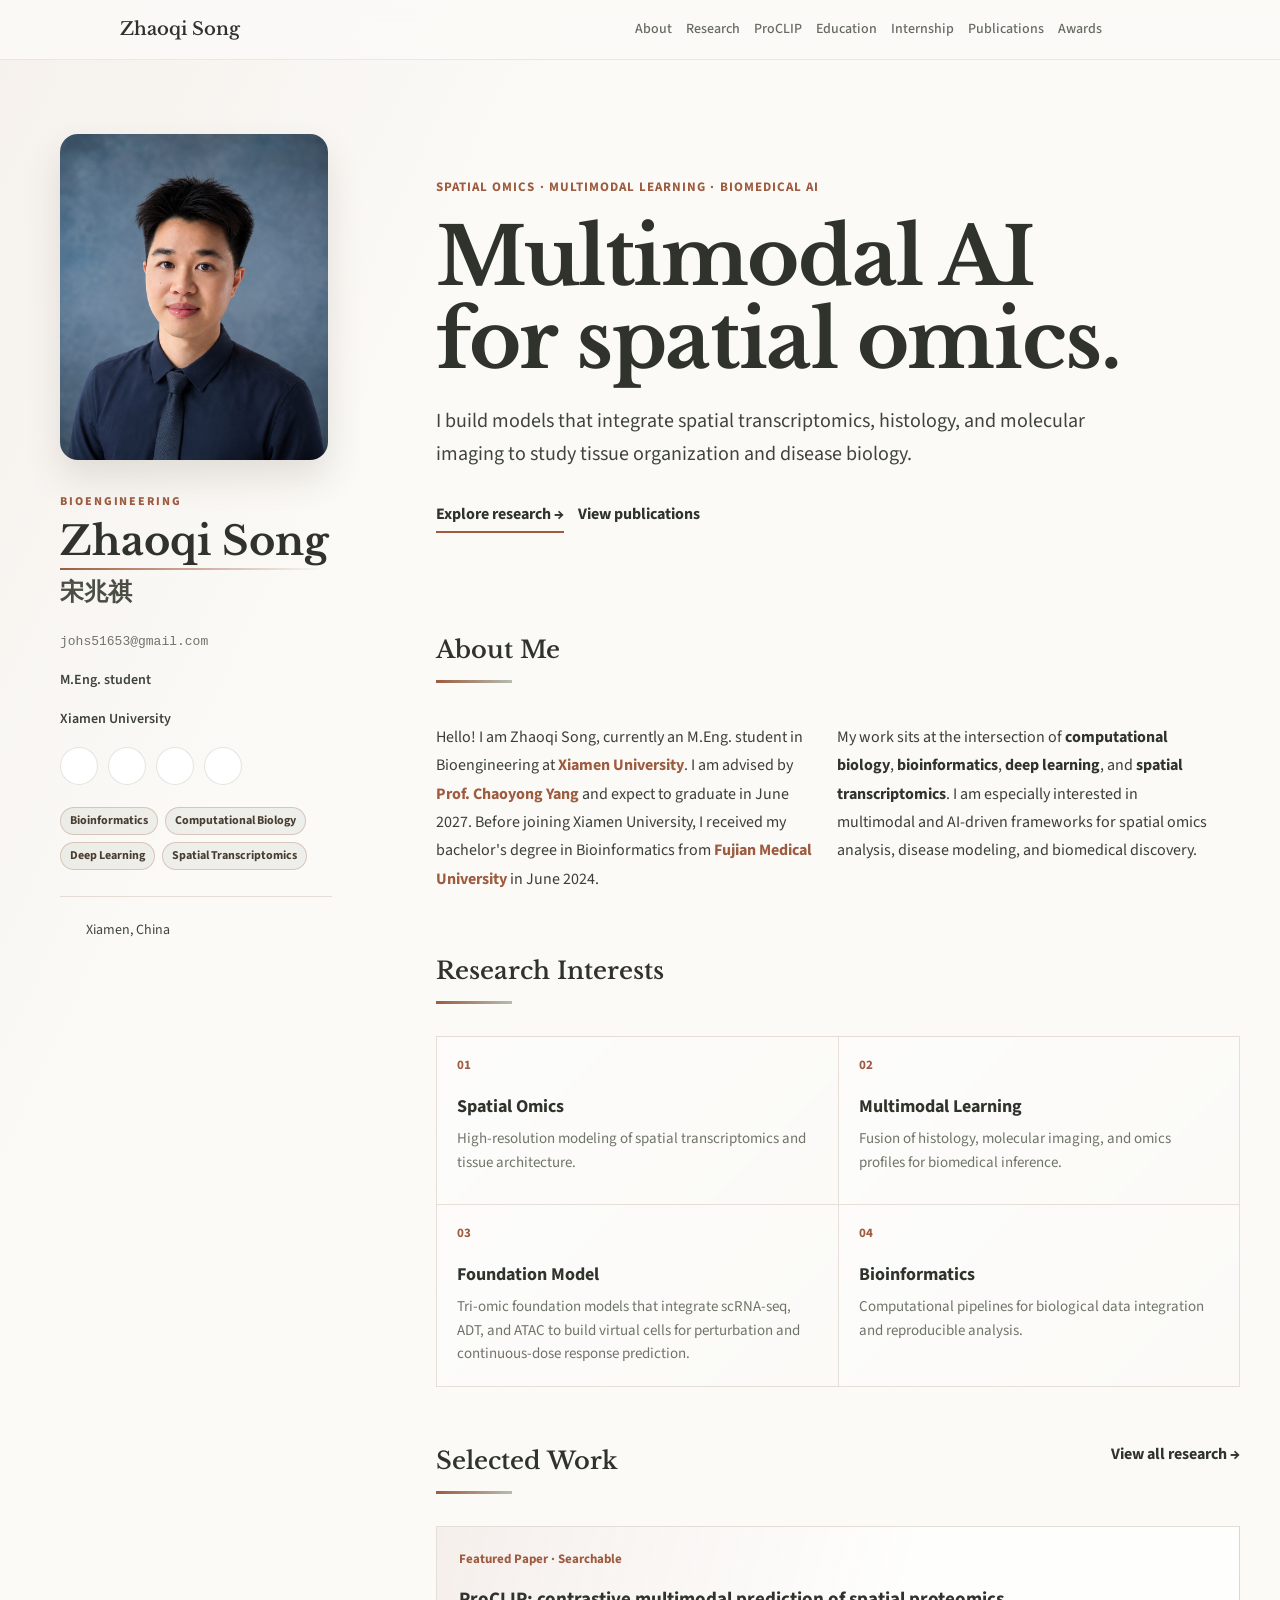
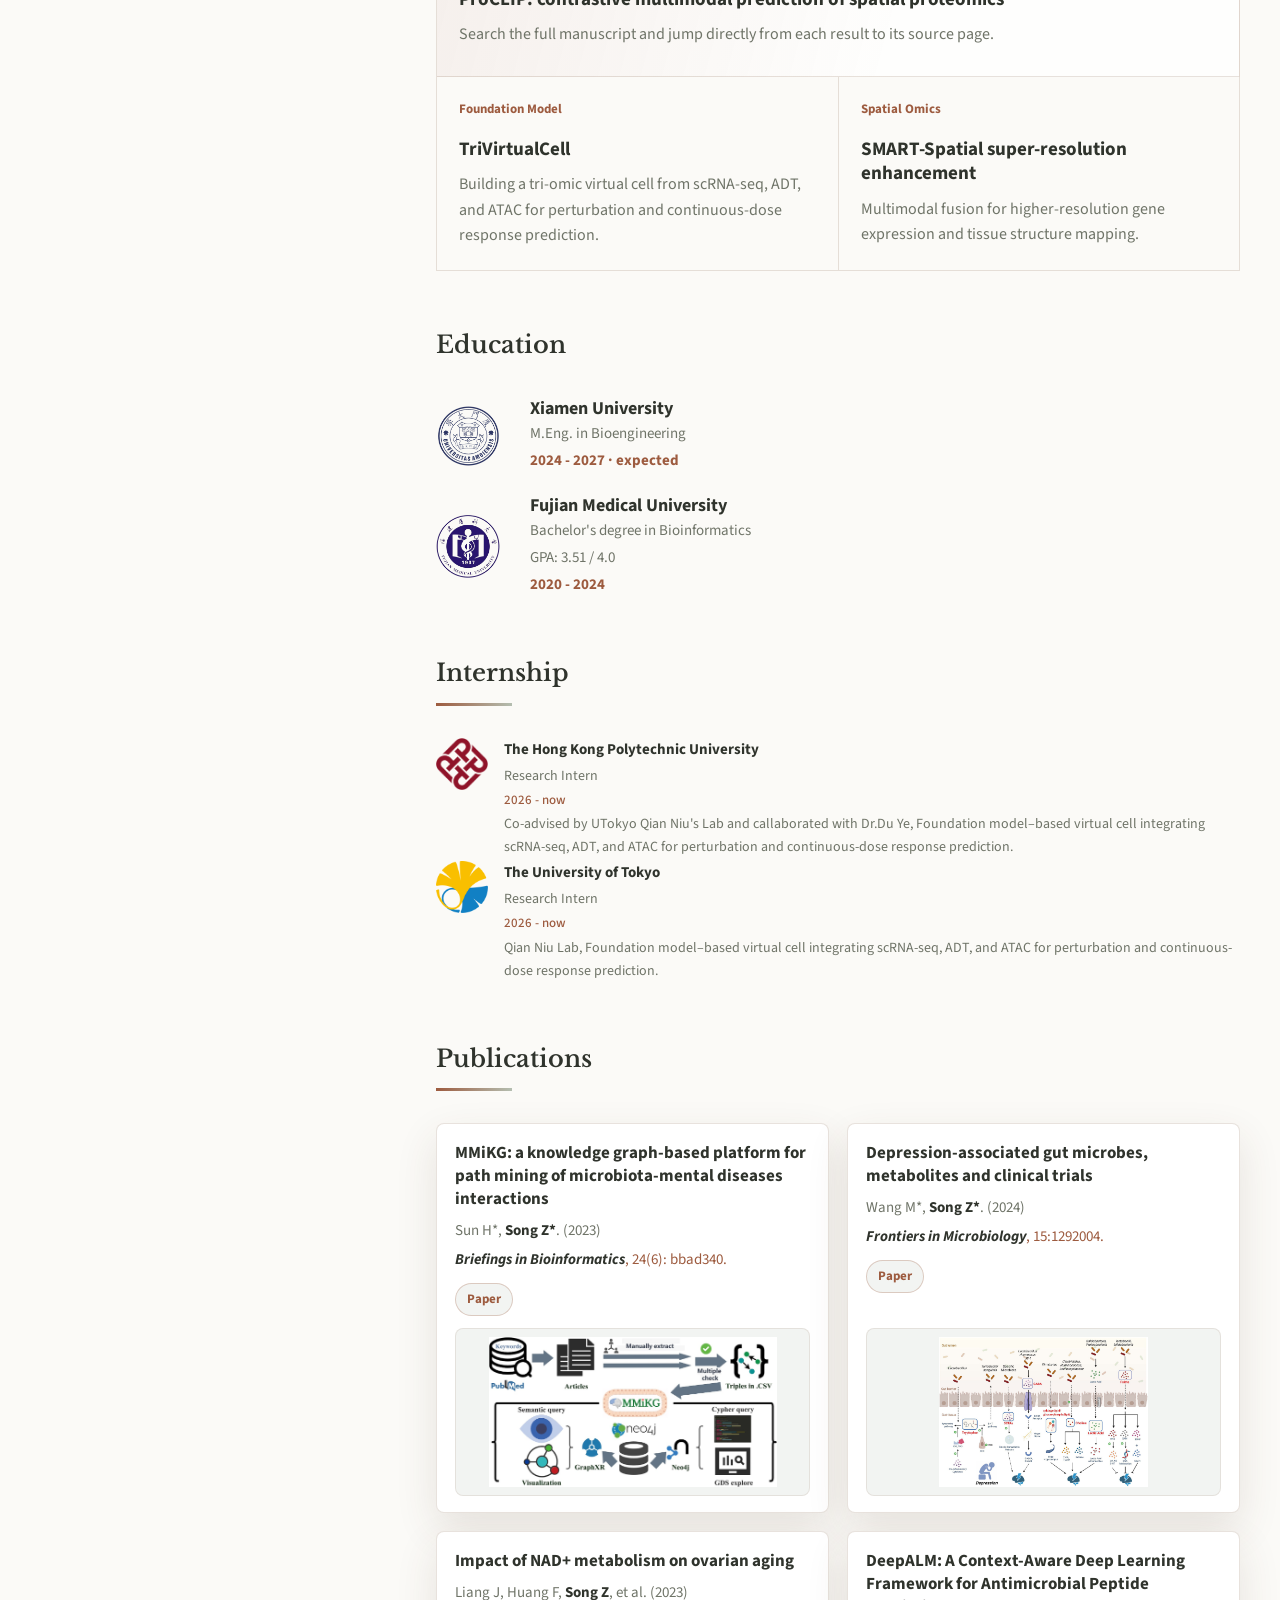
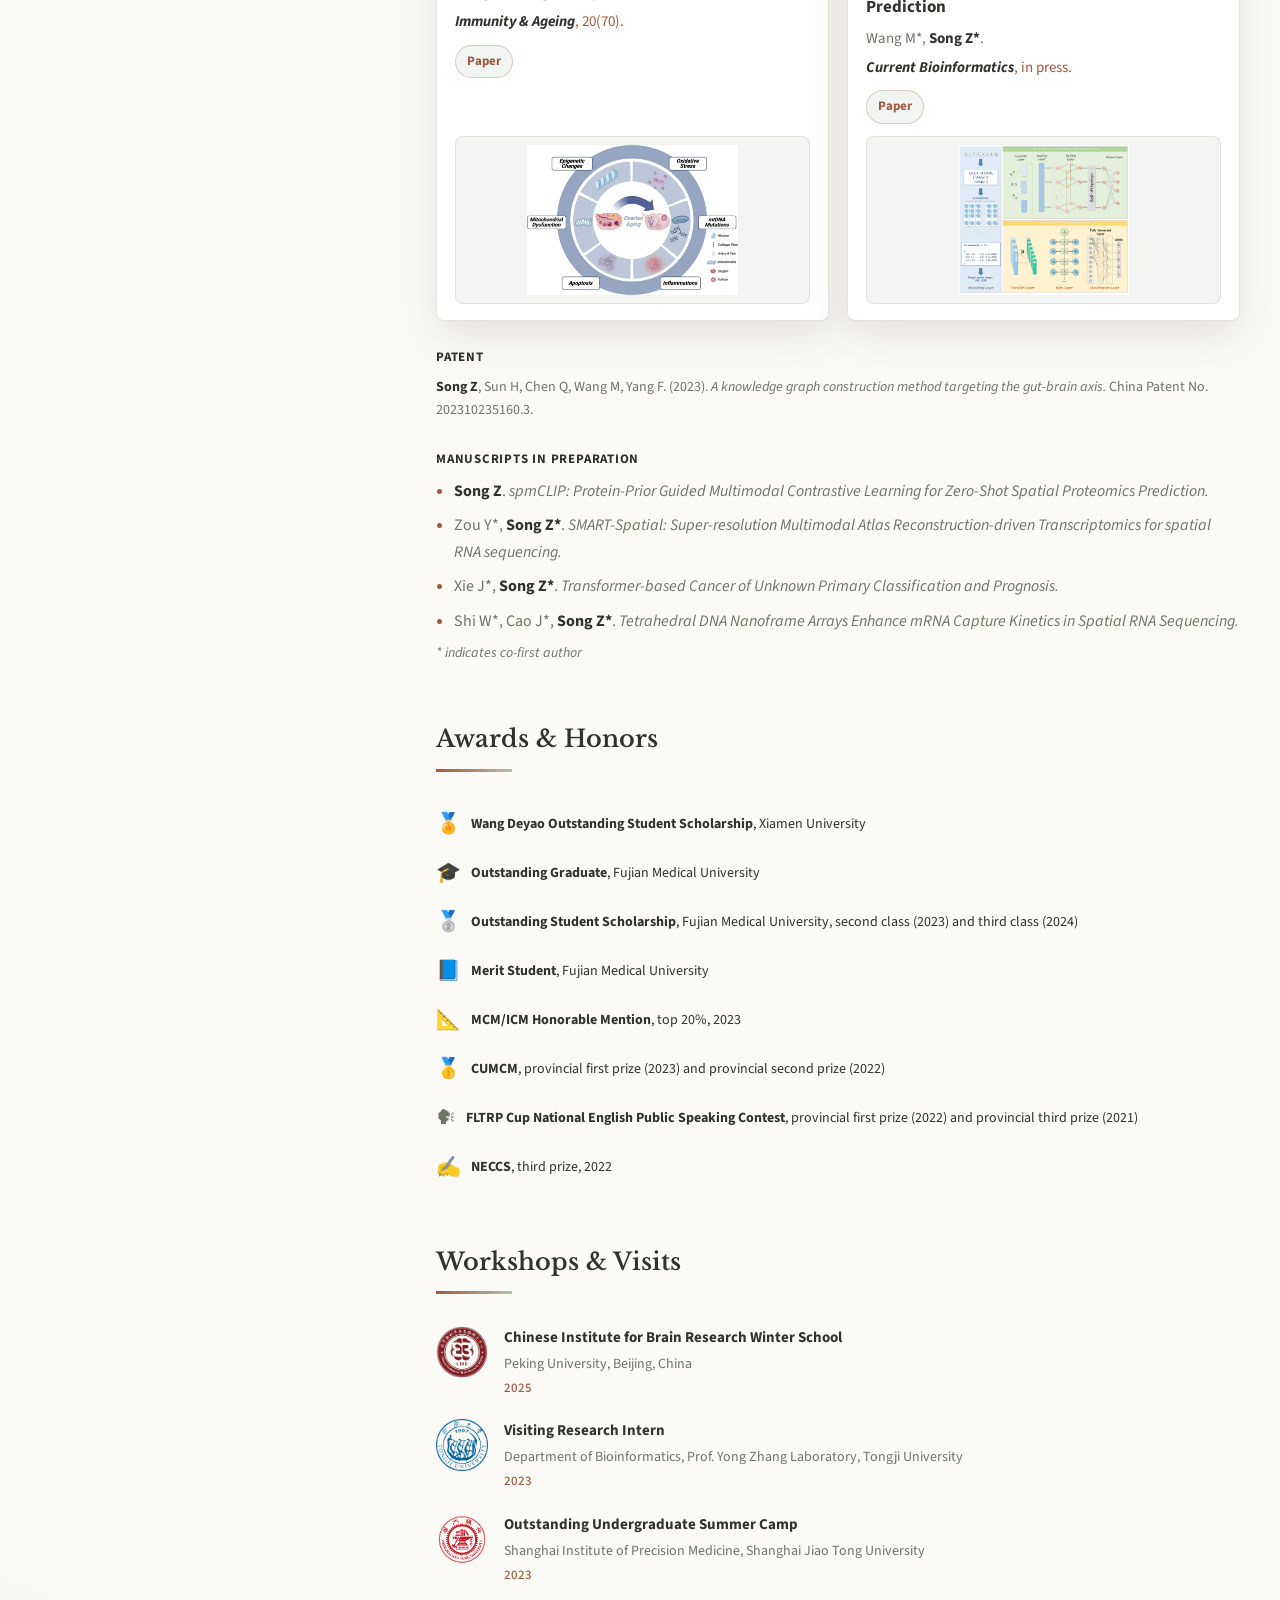
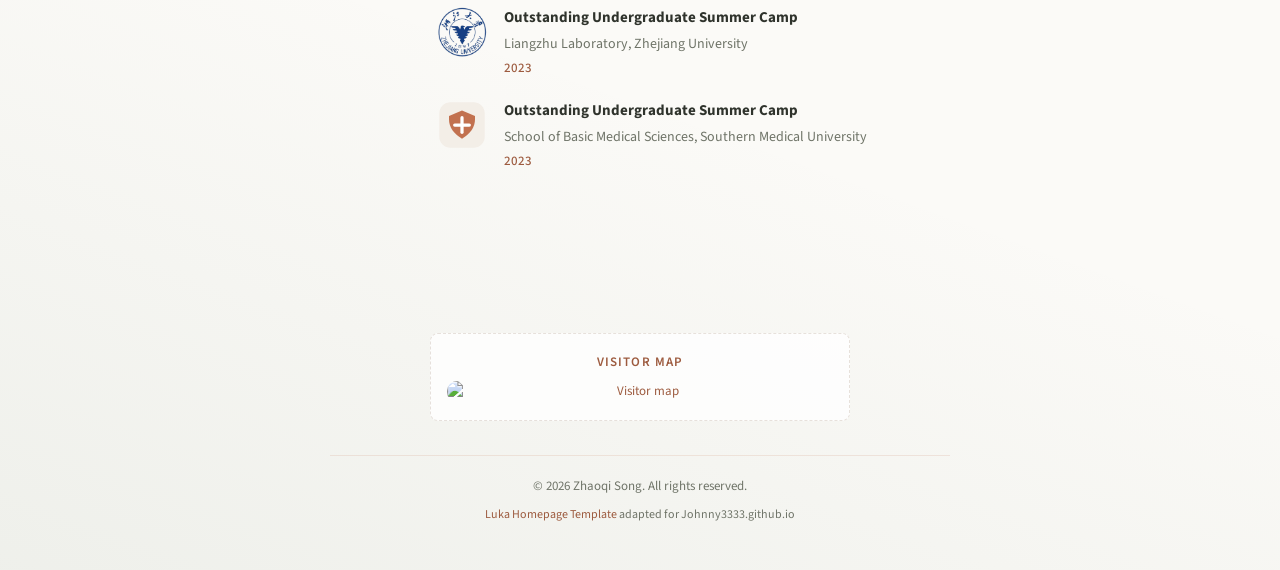
==== commit b5a22d30: "Add files via upload" ====
--- a/index.html
+++ b/index.html
@@ -5,8 +5,8 @@
   <meta http-equiv="X-UA-Compatible" content="IE=edge">
   <meta name="viewport" content="width=device-width, initial-scale=1">
   <title>Zhaoqi Song - Homepage</title>
-  <meta name="description" content="Academic homepage of Zhaoqi Song, focusing on computational biology, spatial transcriptomics, and multimodal biomedical AI.">
-  <meta name="keywords" content="Zhaoqi Song, computational biology, spatial transcriptomics, bioinformatics, deep learning, Xiamen University">
+  <meta name="description" content="Academic homepage of Zhaoqi Song, focusing on foundation models, virtual cells, spatial transcriptomics, and multimodal computational biology.">
+  <meta name="keywords" content="Zhaoqi Song, foundation models, virtual cell, spatial transcriptomics, bioinformatics, computational biology, Xiamen University">
   <link rel="icon" href="assets/img/icon.png" type="image/png">
 
   <link rel="preconnect" href="https://fonts.googleapis.com">
@@ -32,6 +32,7 @@
           <a href="research.html">Research</a>
           <a href="proclip.html">ProCLIP</a>
           <a href="#education">Education</a>
+          <a href="#internship">Internship</a>
           <a href="#publications">Publications</a>
           <a href="#awards">Awards</a>
         </div>
@@ -118,8 +119,8 @@
             </article>
             <article>
               <span>03</span>
-              <h3>Biomedical AI</h3>
-              <p>Deep learning systems for disease modeling, prognosis, and translational discovery.</p>
+              <h3>Foundation Model</h3>
+              <p>Tri-omic foundation models that integrate scRNA-seq, ADT, and ATAC to build virtual cells for perturbation and continuous-dose response prediction.</p>
             </article>
             <article>
               <span>04</span>
@@ -141,10 +142,10 @@
             <strong>ProCLIP: contrastive multimodal prediction of spatial proteomics</strong>
             <p>Search the full manuscript and jump directly from each result to its source page.</p>
           </a>
-          <a href="research.html#virtual-spatial-proteomics">
-            <span>Spatial Proteomics</span>
-            <strong>AI-driven virtual spatial proteomics</strong>
-            <p>Predicting missing protein channels from spatial transcriptomics and multimodal tissue imaging.</p>
+          <a href="research.html#trivirtualcell">
+            <span>Foundation Model</span>
+            <strong>TriVirtualCell</strong>
+            <p>Building a tri-omic virtual cell from scRNA-seq, ADT, and ATAC for perturbation and continuous-dose response prediction.</p>
           </a>
           <a href="research.html#smart-spatial">
             <span>Spatial Omics</span>
@@ -178,6 +179,35 @@
                 <p class="exp-period">2020 - 2024</p>
               </div>
             </div>
+          </div>
+        </div>
+      </div>
+
+      <div class="section" id="internship">
+        <h2 class="section-title">Internship</h2>
+        <div class="section-body">
+          <div class="card">
+            <article class="experience-item internship-item">
+              <img src="assets/img/logo_polyu.png" alt="The Hong Kong Polytechnic University logo" class="institution-logo">
+              <div class="experience-content">
+                <p class="exp-title"><strong>The Hong Kong Polytechnic University</strong></p>
+                <p class="exp-detail">Research Intern</p>
+                <p class="exp-period">2026 - now</p>
+                <p class="exp-detail">Co-advised by UTokyo Qian Niu's Lab and callaborated with Dr.Du Ye, Foundation model–based virtual cell integrating scRNA-seq, ADT, and ATAC for perturbation and continuous-dose response prediction.</p>
+              </div>
+            </article>
+          </div>
+
+          <div class="card">
+            <article class="experience-item internship-item">
+              <img src="assets/img/logo_utokyo.png" alt="The University of Tokyo logo" class="institution-logo">
+              <div class="experience-content">
+                <p class="exp-title"><strong>The University of Tokyo</strong></p>
+                <p class="exp-detail">Research Intern</p>
+                <p class="exp-period">2026 - now</p>
+                <p class="exp-detail">Qian Niu Lab, Foundation model–based virtual cell integrating scRNA-seq, ADT, and ATAC for perturbation and continuous-dose response prediction.</p>
+              </div>
+            </article>
           </div>
         </div>
       </div>
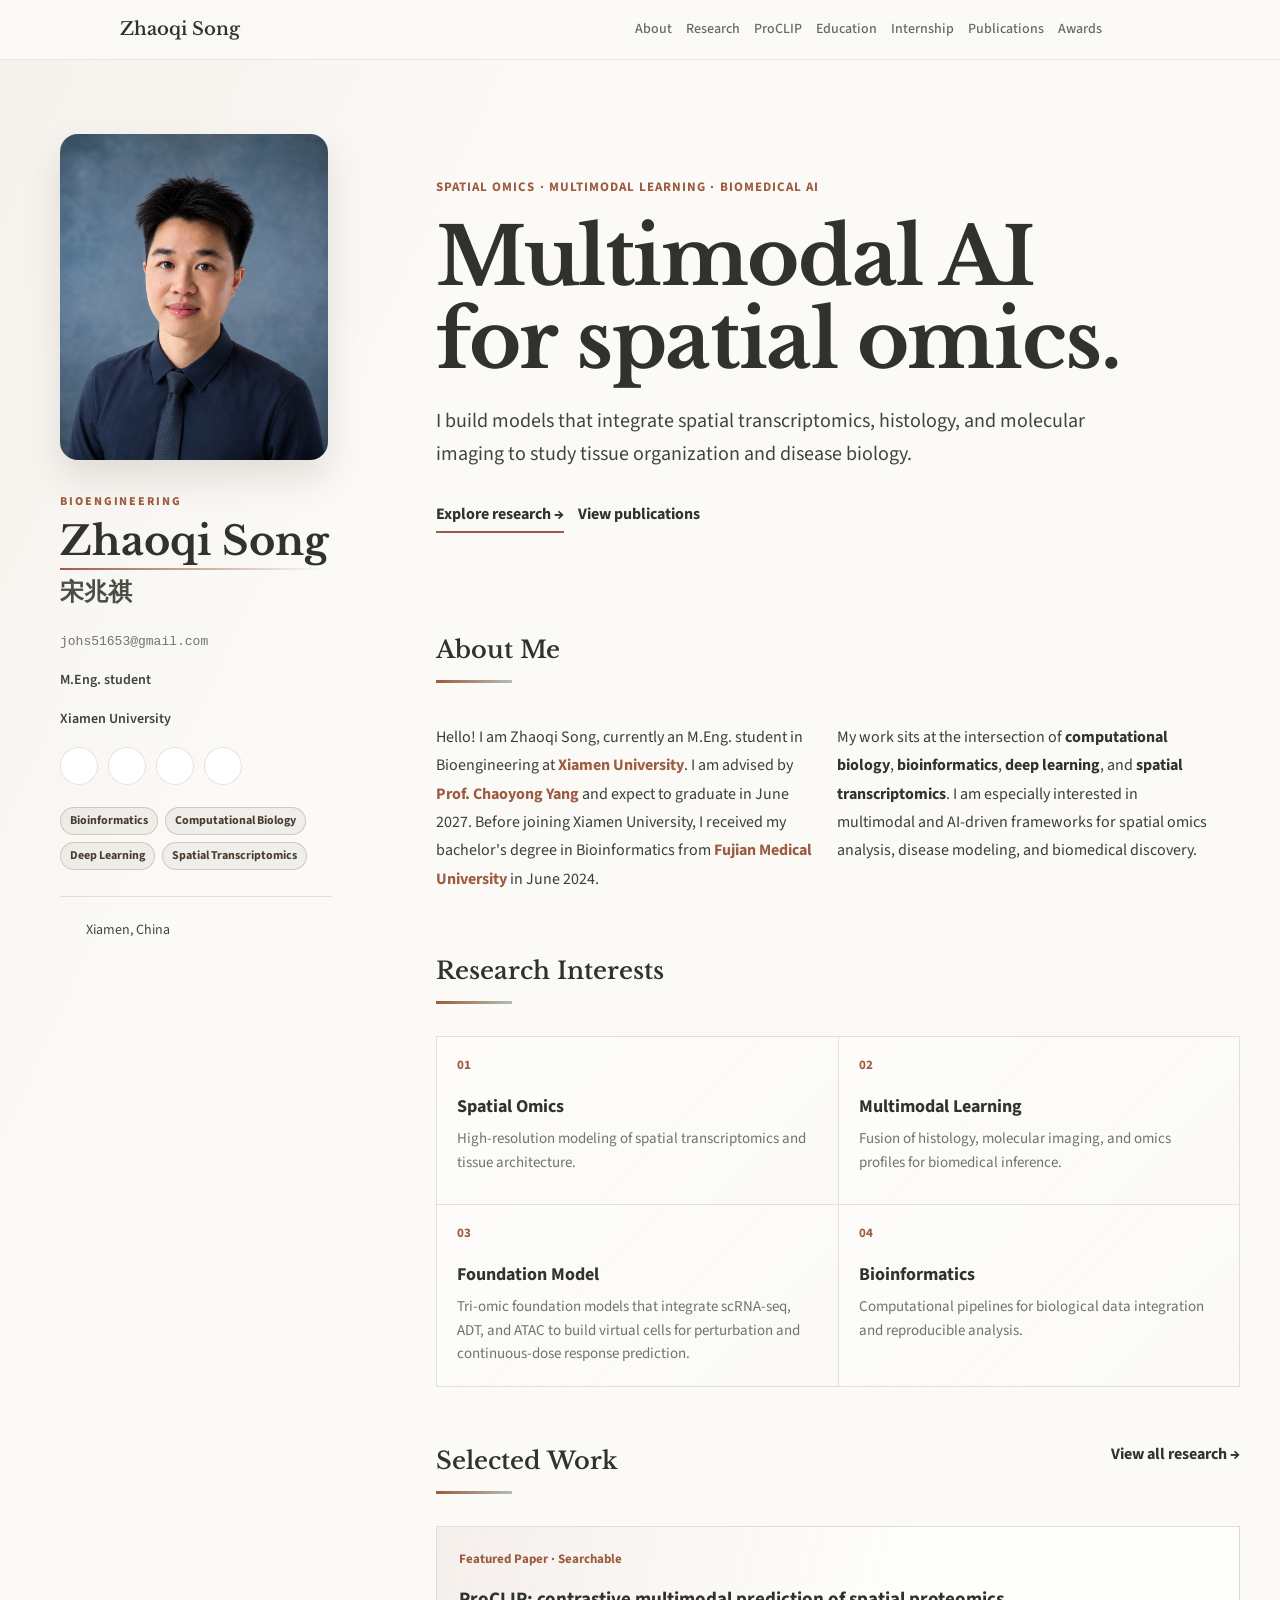
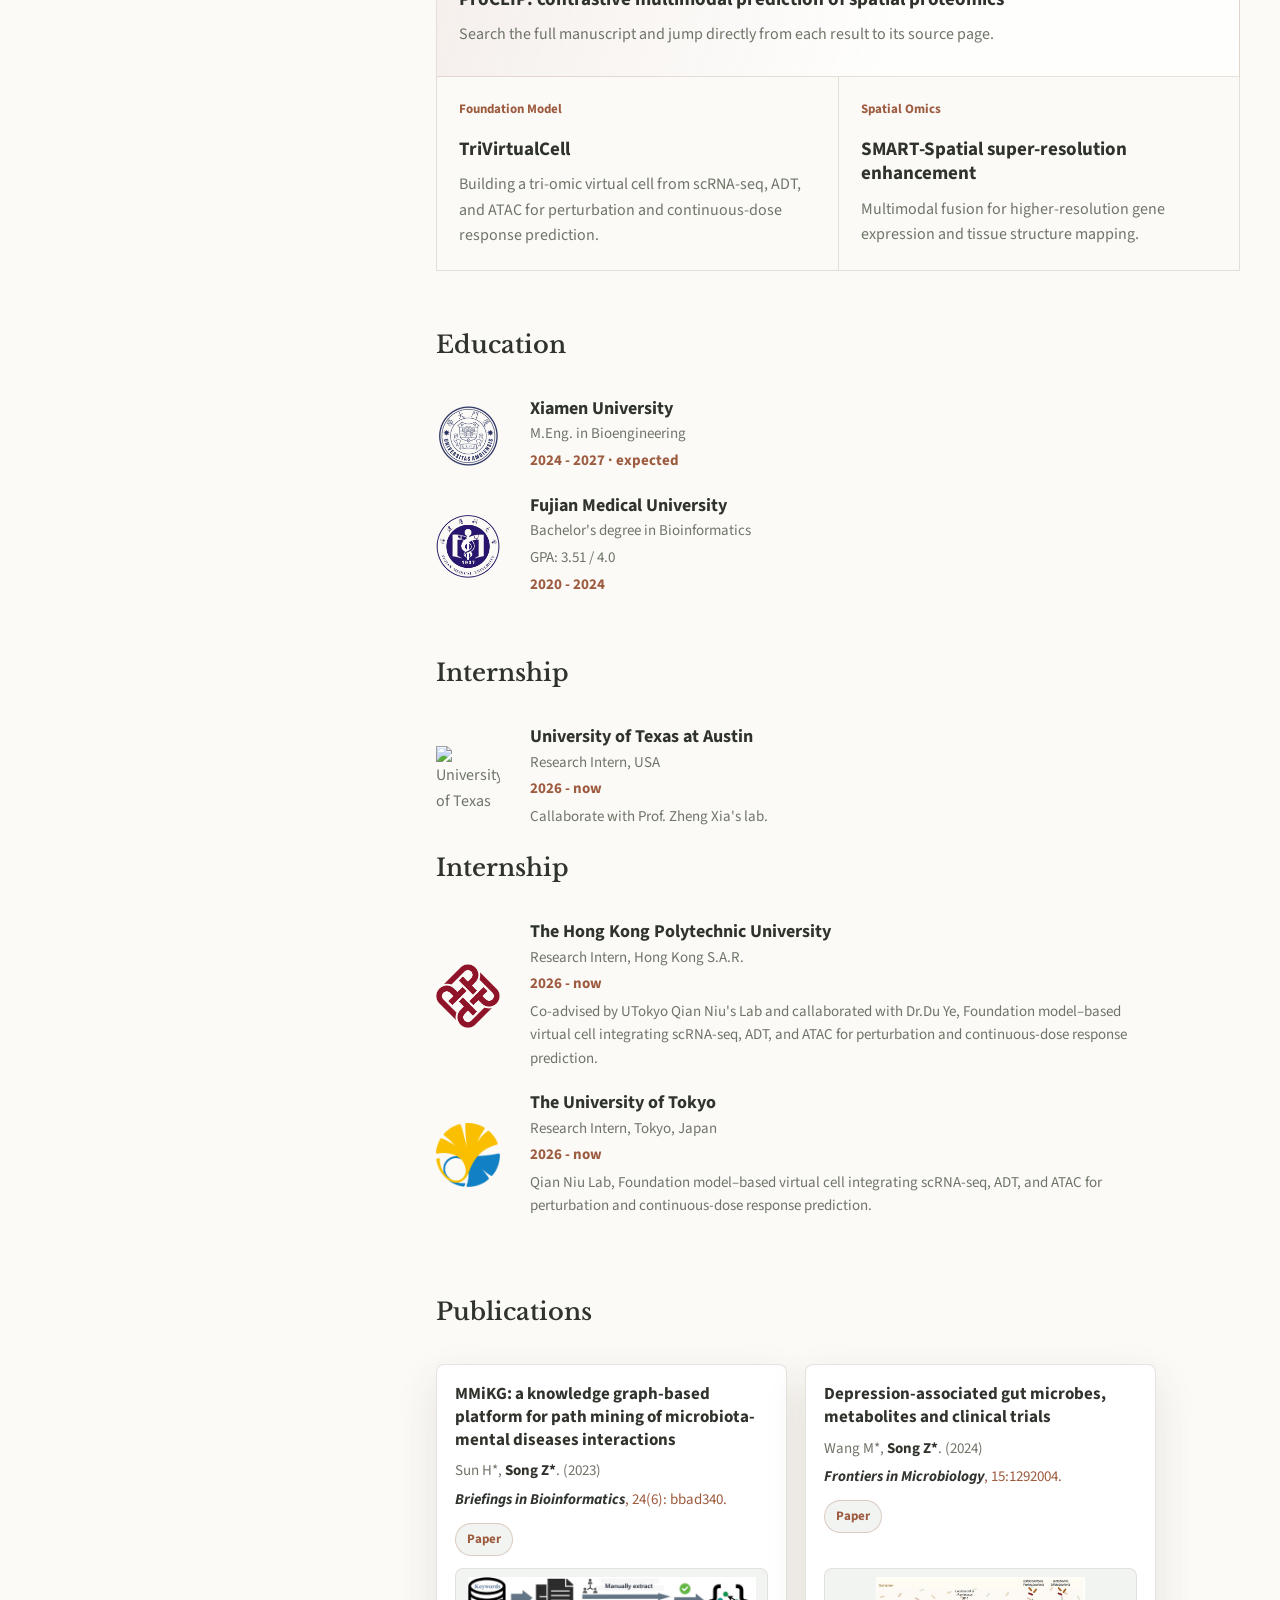
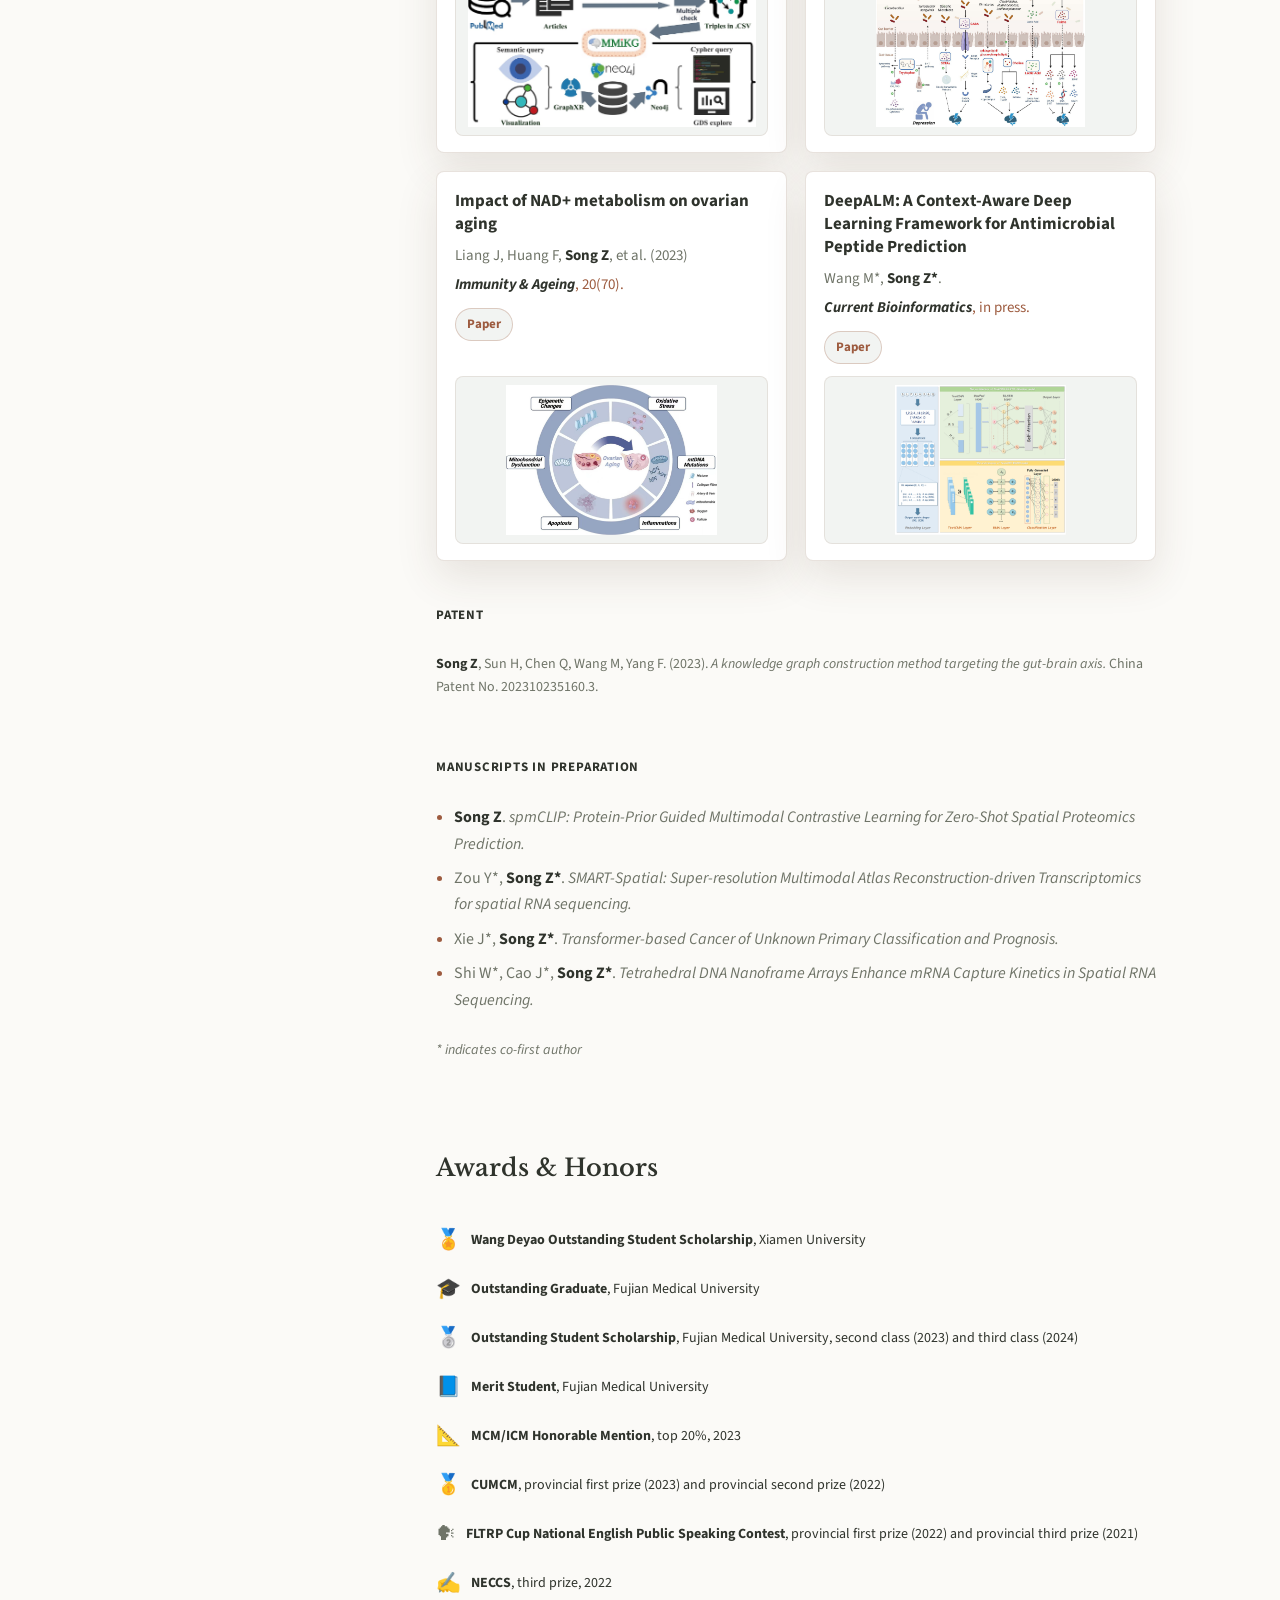
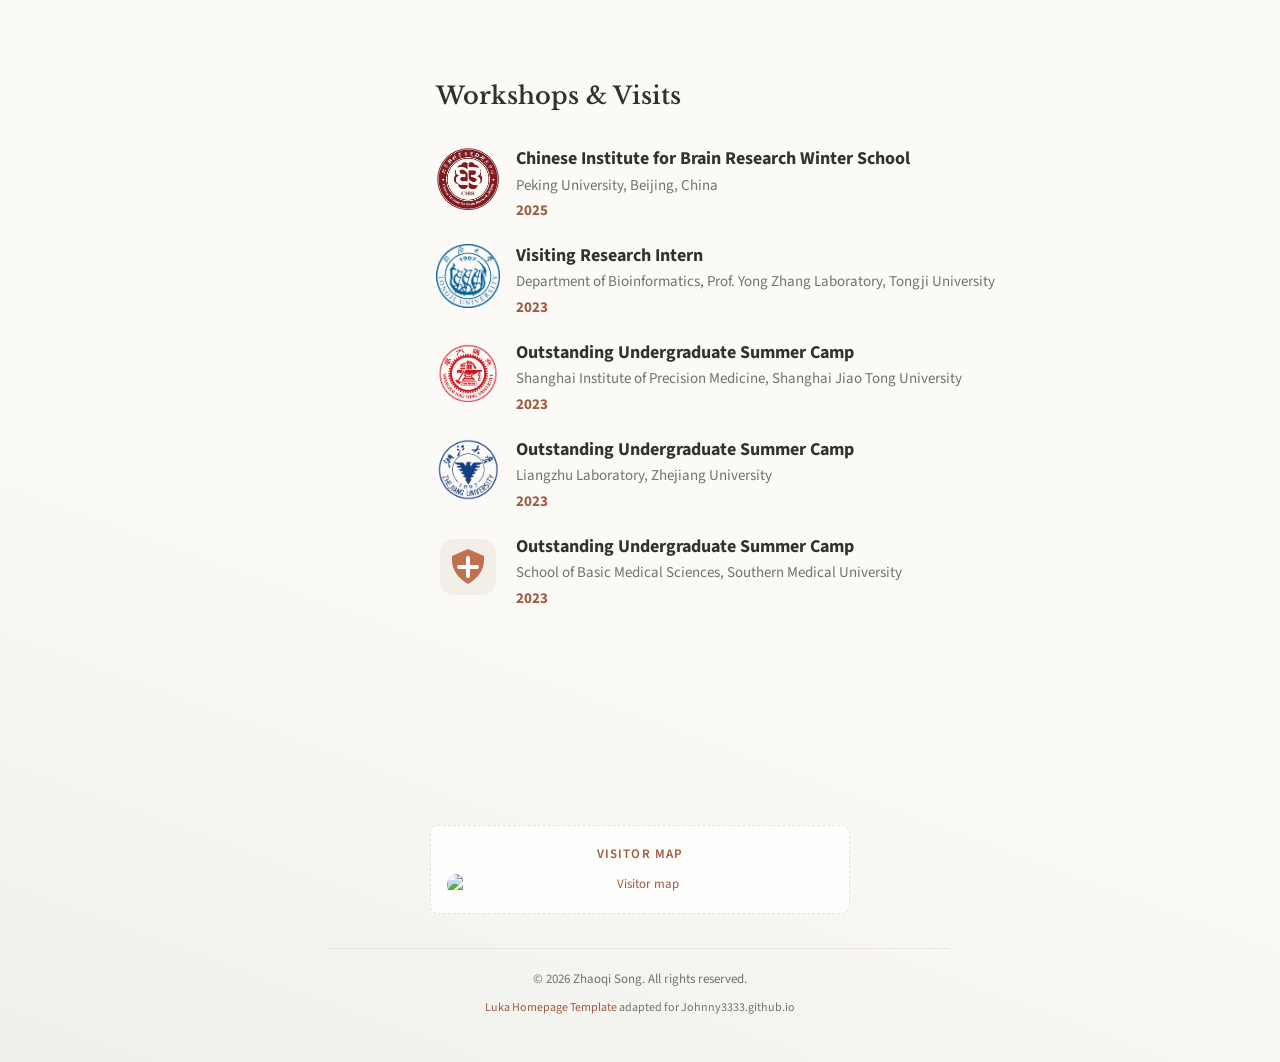
==== commit 78a78344: "Update index.html" ====
--- a/index.html
+++ b/index.html
@@ -188,10 +188,25 @@
         <div class="section-body">
           <div class="card">
             <article class="experience-item internship-item">
+              <img src="assets/img/logo_utaustin.png" alt="University of Texas Austin logo" class="institution-logo">
+              <div class="experience-content">
+                <p class="exp-title"><strong>University of Texas at Austin</strong></p>
+                <p class="exp-detail">Research Intern, USA</p>
+                <p class="exp-period">2026 - now</p>
+                <p class="exp-detail">Callaborate with Prof. Zheng Xia's lab.</p>
+              </div>
+            </article>
+          </div>
+          
+      <div class="section" id="internship">
+        <h2 class="section-title">Internship</h2>
+        <div class="section-body">
+          <div class="card">
+            <article class="experience-item internship-item">
               <img src="assets/img/logo_polyu.png" alt="The Hong Kong Polytechnic University logo" class="institution-logo">
               <div class="experience-content">
                 <p class="exp-title"><strong>The Hong Kong Polytechnic University</strong></p>
-                <p class="exp-detail">Research Intern</p>
+                <p class="exp-detail">Research Intern, Hong Kong S.A.R.</p>
                 <p class="exp-period">2026 - now</p>
                 <p class="exp-detail">Co-advised by UTokyo Qian Niu's Lab and callaborated with Dr.Du Ye, Foundation model–based virtual cell integrating scRNA-seq, ADT, and ATAC for perturbation and continuous-dose response prediction.</p>
               </div>
@@ -203,7 +218,7 @@
               <img src="assets/img/logo_utokyo.png" alt="The University of Tokyo logo" class="institution-logo">
               <div class="experience-content">
                 <p class="exp-title"><strong>The University of Tokyo</strong></p>
-                <p class="exp-detail">Research Intern</p>
+                <p class="exp-detail">Research Intern, Tokyo, Japan</p>
                 <p class="exp-period">2026 - now</p>
                 <p class="exp-detail">Qian Niu Lab, Foundation model–based virtual cell integrating scRNA-seq, ADT, and ATAC for perturbation and continuous-dose response prediction.</p>
               </div>
--- a/assets/css/custom-redesign.css
+++ b/assets/css/custom-redesign.css
@@ -318,7 +318,8 @@
   background: linear-gradient(90deg, var(--luka-accent), rgba(94, 117, 91, 0.45));
 }
 
-body.theme-luka #education .section-title::after {
+body.theme-luka #education .section-title::after,
+body.theme-luka #internship .section-title::after {
   display: none;
 }
 
@@ -476,7 +477,8 @@
   color: var(--luka-accent);
 }
 
-body.theme-luka #education .section-body {
+body.theme-luka #education .section-body,
+body.theme-luka #internship .section-body {
   position: relative;
   display: flex;
   flex-direction: column;
@@ -485,11 +487,13 @@
   padding-left: 0;
 }
 
-body.theme-luka #education .section-body::before {
+body.theme-luka #education .section-body::before,
+body.theme-luka #internship .section-body::before {
   display: none;
 }
 
-body.theme-luka #education .card {
+body.theme-luka #education .card,
+body.theme-luka #internship .card {
   position: relative;
   padding: 0;
   border: 0;
@@ -498,11 +502,13 @@
   box-shadow: none;
 }
 
-body.theme-luka #education .card::before {
+body.theme-luka #education .card::before,
+body.theme-luka #internship .card::before {
   display: none;
 }
 
-body.theme-luka .education-item {
+body.theme-luka .education-item,
+body.theme-luka .internship-item {
   margin-bottom: 0;
   align-items: center;
   display: grid;
@@ -510,28 +516,40 @@
   gap: 22px;
 }
 
-body.theme-luka #education .institution-logo {
+body.theme-luka #education .institution-logo,
+body.theme-luka #internship .institution-logo {
   width: 64px;
   height: 64px;
   padding: 0;
   border: 0;
   border-radius: 0;
   background: transparent;
-}
-
-body.theme-luka #education .exp-title {
+  object-fit: contain;
+}
+
+body.theme-luka #education .exp-title,
+body.theme-luka #internship .exp-title {
   font-size: 18px;
   line-height: 1.3;
 }
 
 body.theme-luka #education .exp-detail,
-body.theme-luka #education .exp-period {
+body.theme-luka #education .exp-period,
+body.theme-luka #internship .exp-detail,
+body.theme-luka #internship .exp-period {
   font-size: 15px;
 }
 
-body.theme-luka #education .exp-period {
+body.theme-luka #education .exp-period,
+body.theme-luka #internship .exp-period {
   color: var(--luka-accent);
   font-weight: 700;
+}
+
+body.theme-luka #internship .exp-detail {
+  max-width: 620px;
+  margin-top: 3px;
+  line-height: 1.58;
 }
 
 body.theme-luka .publications ol.bibliography {
@@ -1044,21 +1062,25 @@
     font-size: 13px;
   }
 
-  body.theme-luka #education .section-body {
+  body.theme-luka #education .section-body,
+  body.theme-luka #internship .section-body {
     padding-left: 0;
     gap: 22px;
   }
 
-  body.theme-luka #education .card {
+  body.theme-luka #education .card,
+  body.theme-luka #internship .card {
     padding-left: 0;
   }
 
-  body.theme-luka .education-item {
+  body.theme-luka .education-item,
+  body.theme-luka .internship-item {
     grid-template-columns: 52px minmax(0, 1fr);
     gap: 16px;
   }
 
-  body.theme-luka #education .institution-logo {
+  body.theme-luka #education .institution-logo,
+  body.theme-luka #internship .institution-logo {
     width: 52px;
     height: 52px;
   }
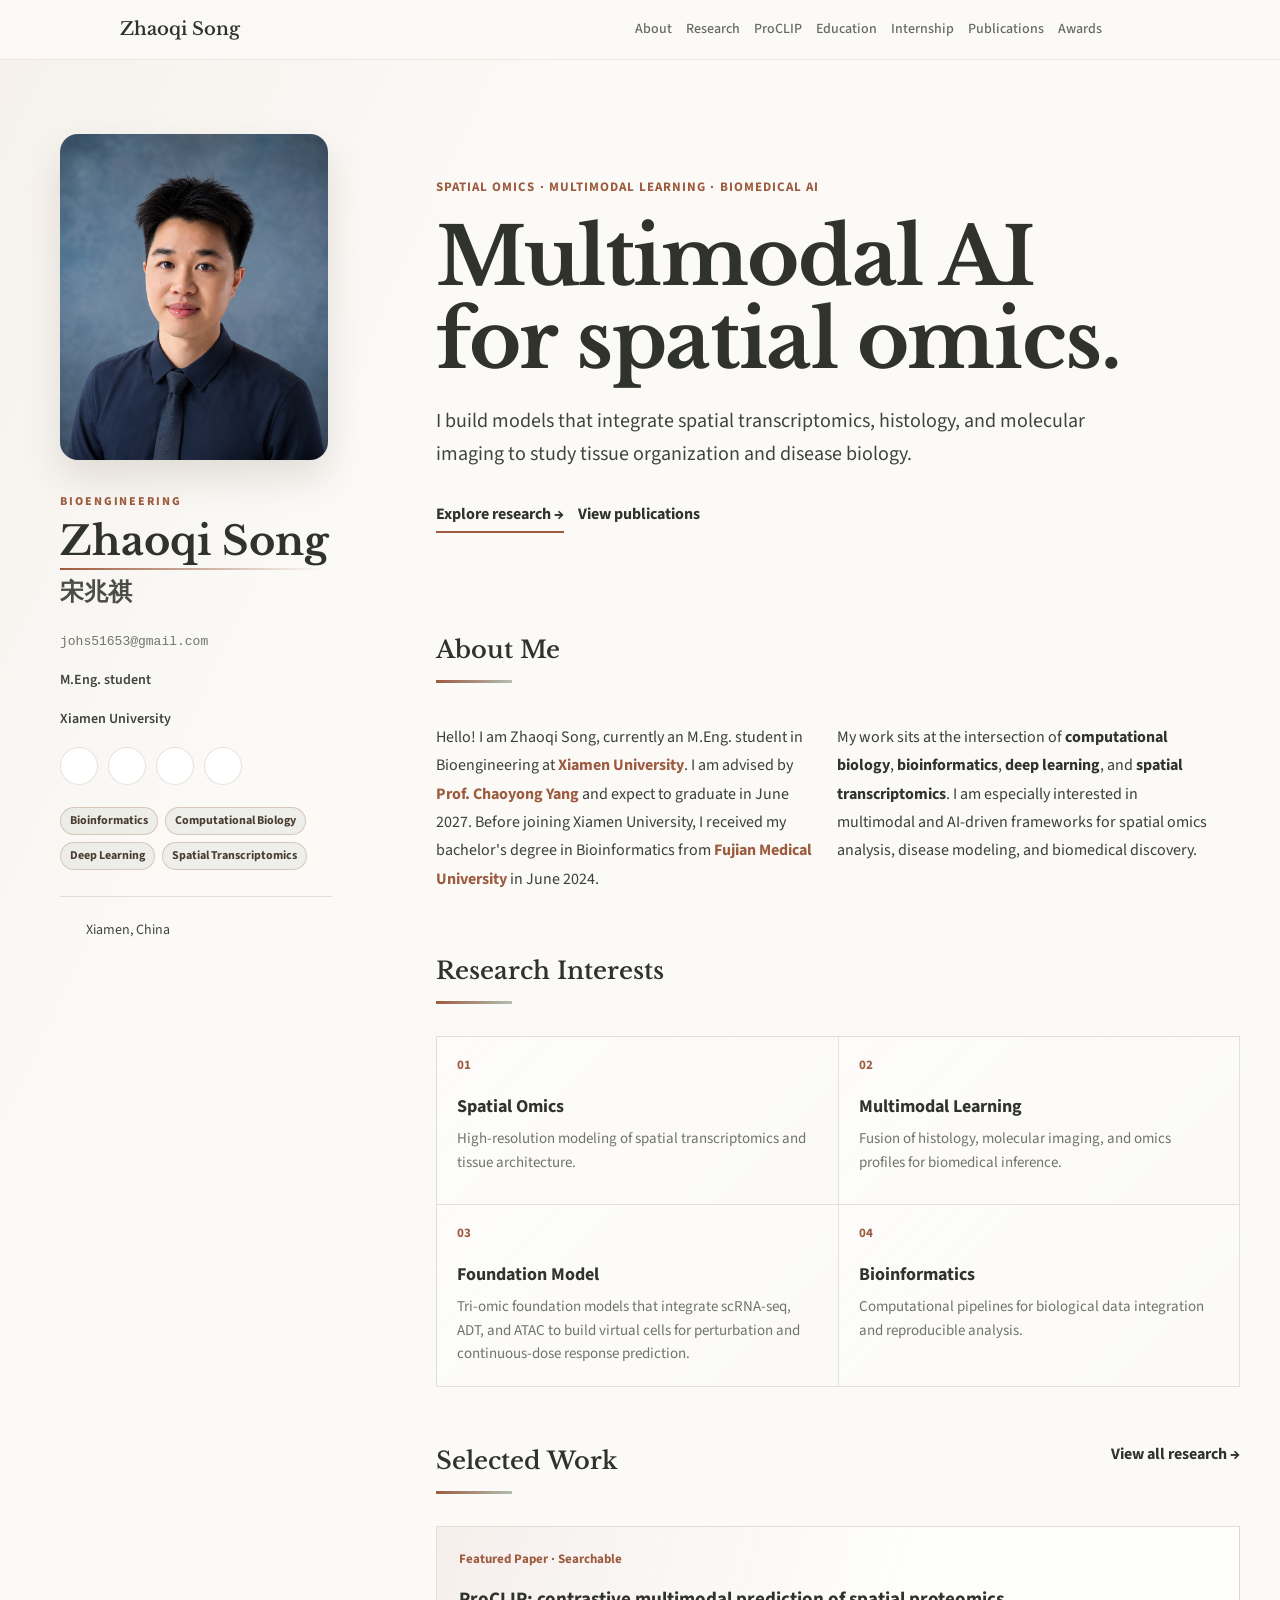
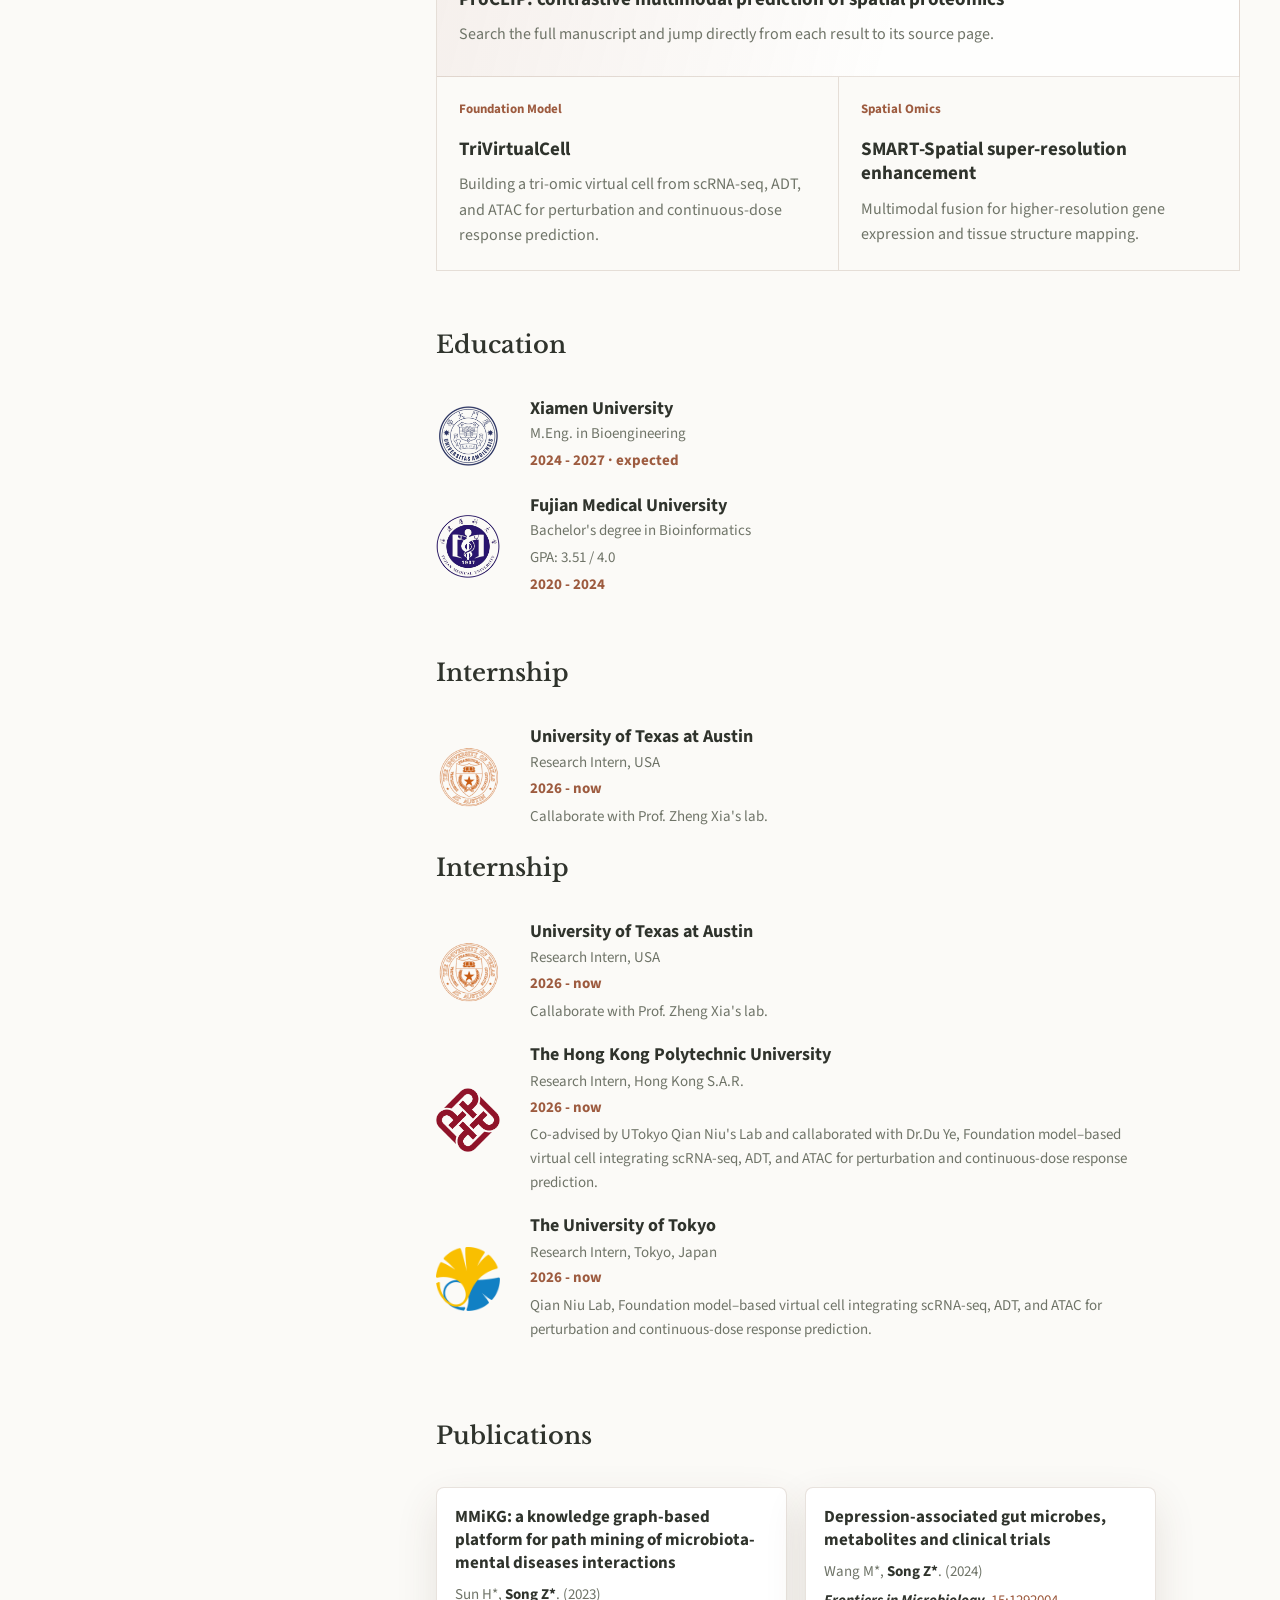
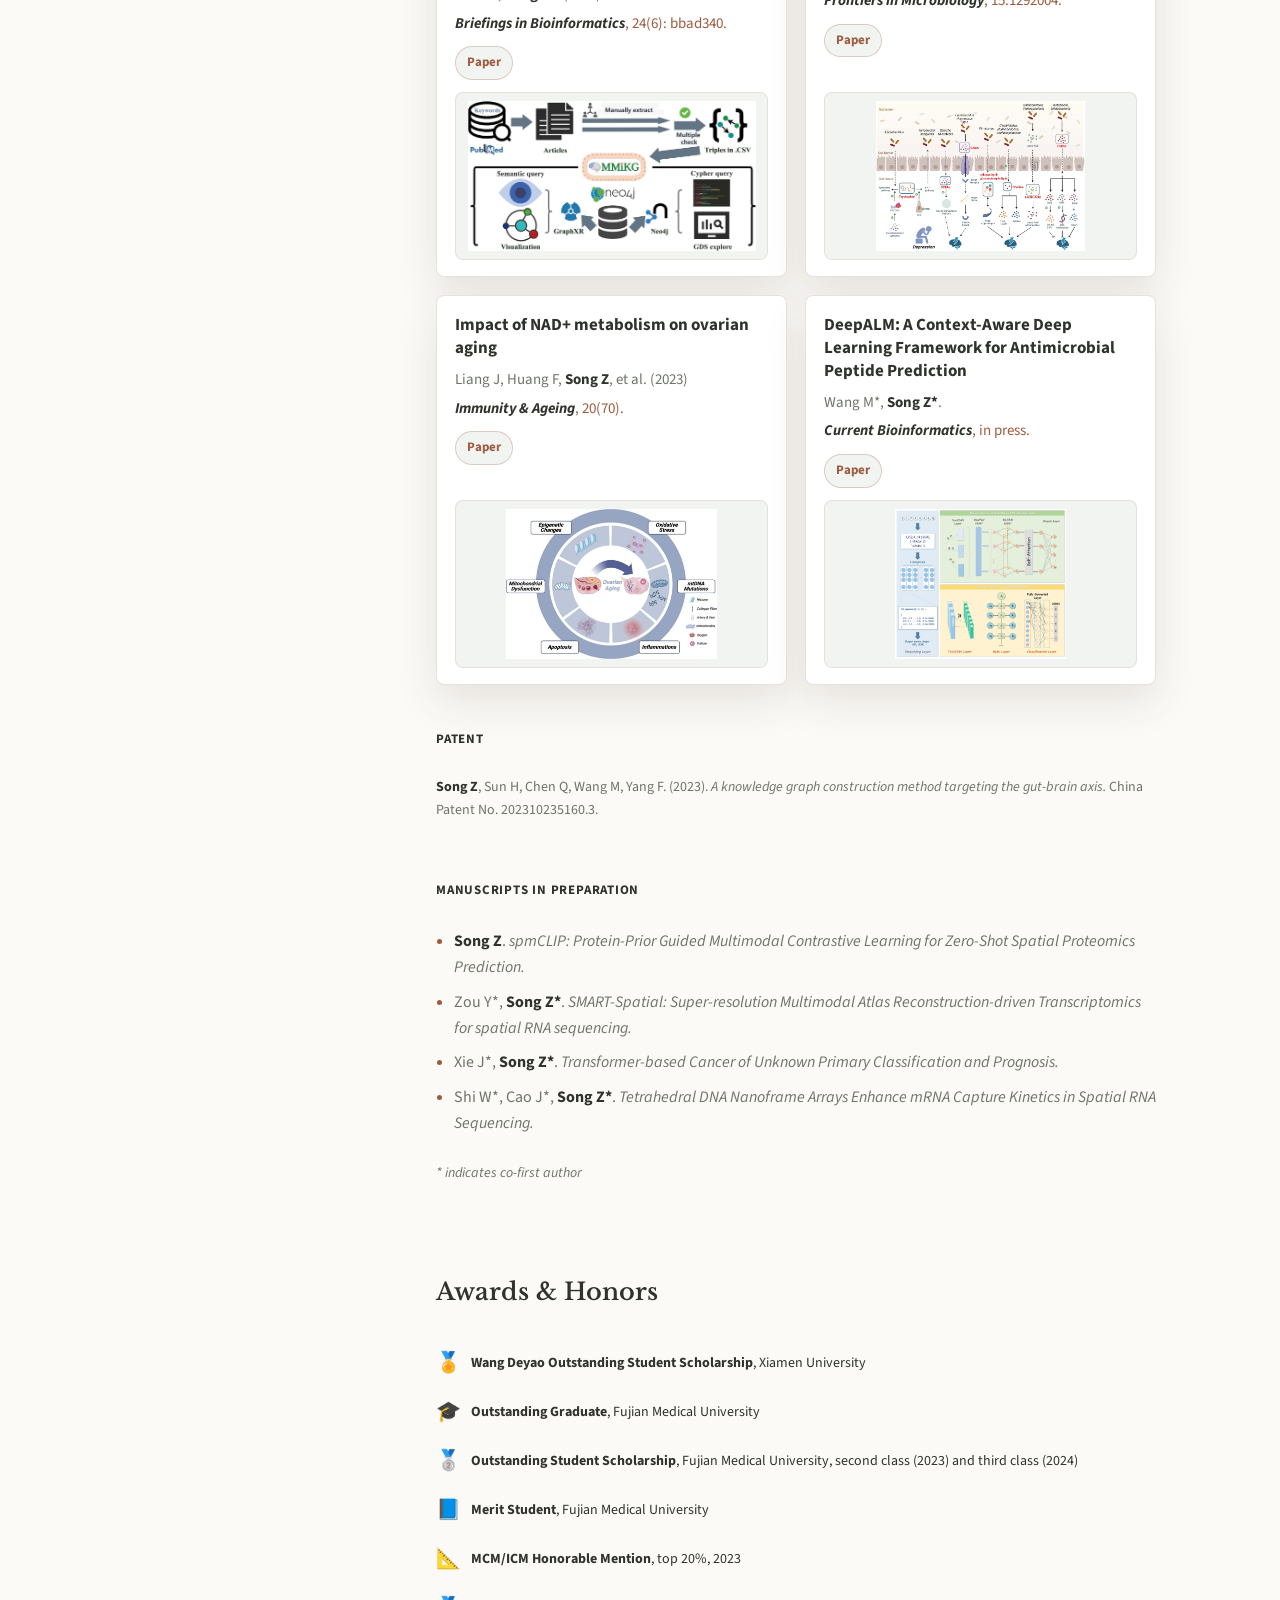
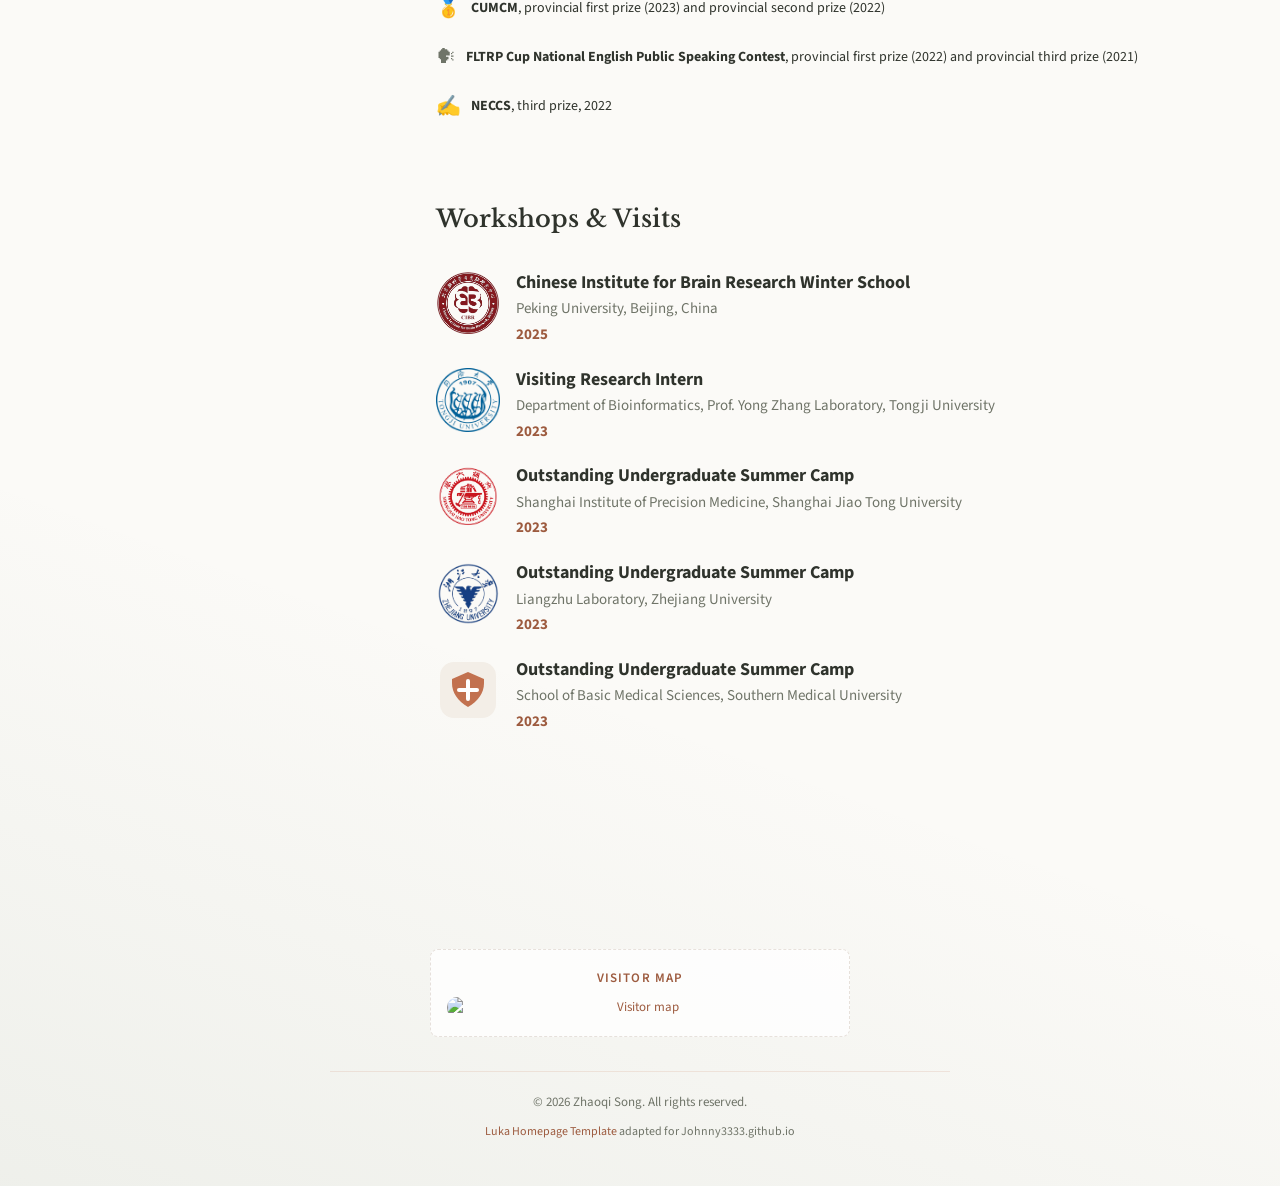
==== commit 2452512b: "Update index.html" ====
--- a/index.html
+++ b/index.html
@@ -201,6 +201,19 @@
       <div class="section" id="internship">
         <h2 class="section-title">Internship</h2>
         <div class="section-body">
+          
+          <div class="card">
+            <article class="experience-item internship-item">
+              <img src="assets/img/logo_utaustin.png" alt="University of Texas Austin logo" class="institution-logo">
+              <div class="experience-content">
+                <p class="exp-title"><strong>University of Texas at Austin</strong></p>
+                <p class="exp-detail">Research Intern, USA</p>
+                <p class="exp-period">2026 - now</p>
+                <p class="exp-detail">Callaborate with Prof. Zheng Xia's lab.</p>
+              </div>
+            </article>
+          </div>
+          
           <div class="card">
             <article class="experience-item internship-item">
               <img src="assets/img/logo_polyu.png" alt="The Hong Kong Polytechnic University logo" class="institution-logo">
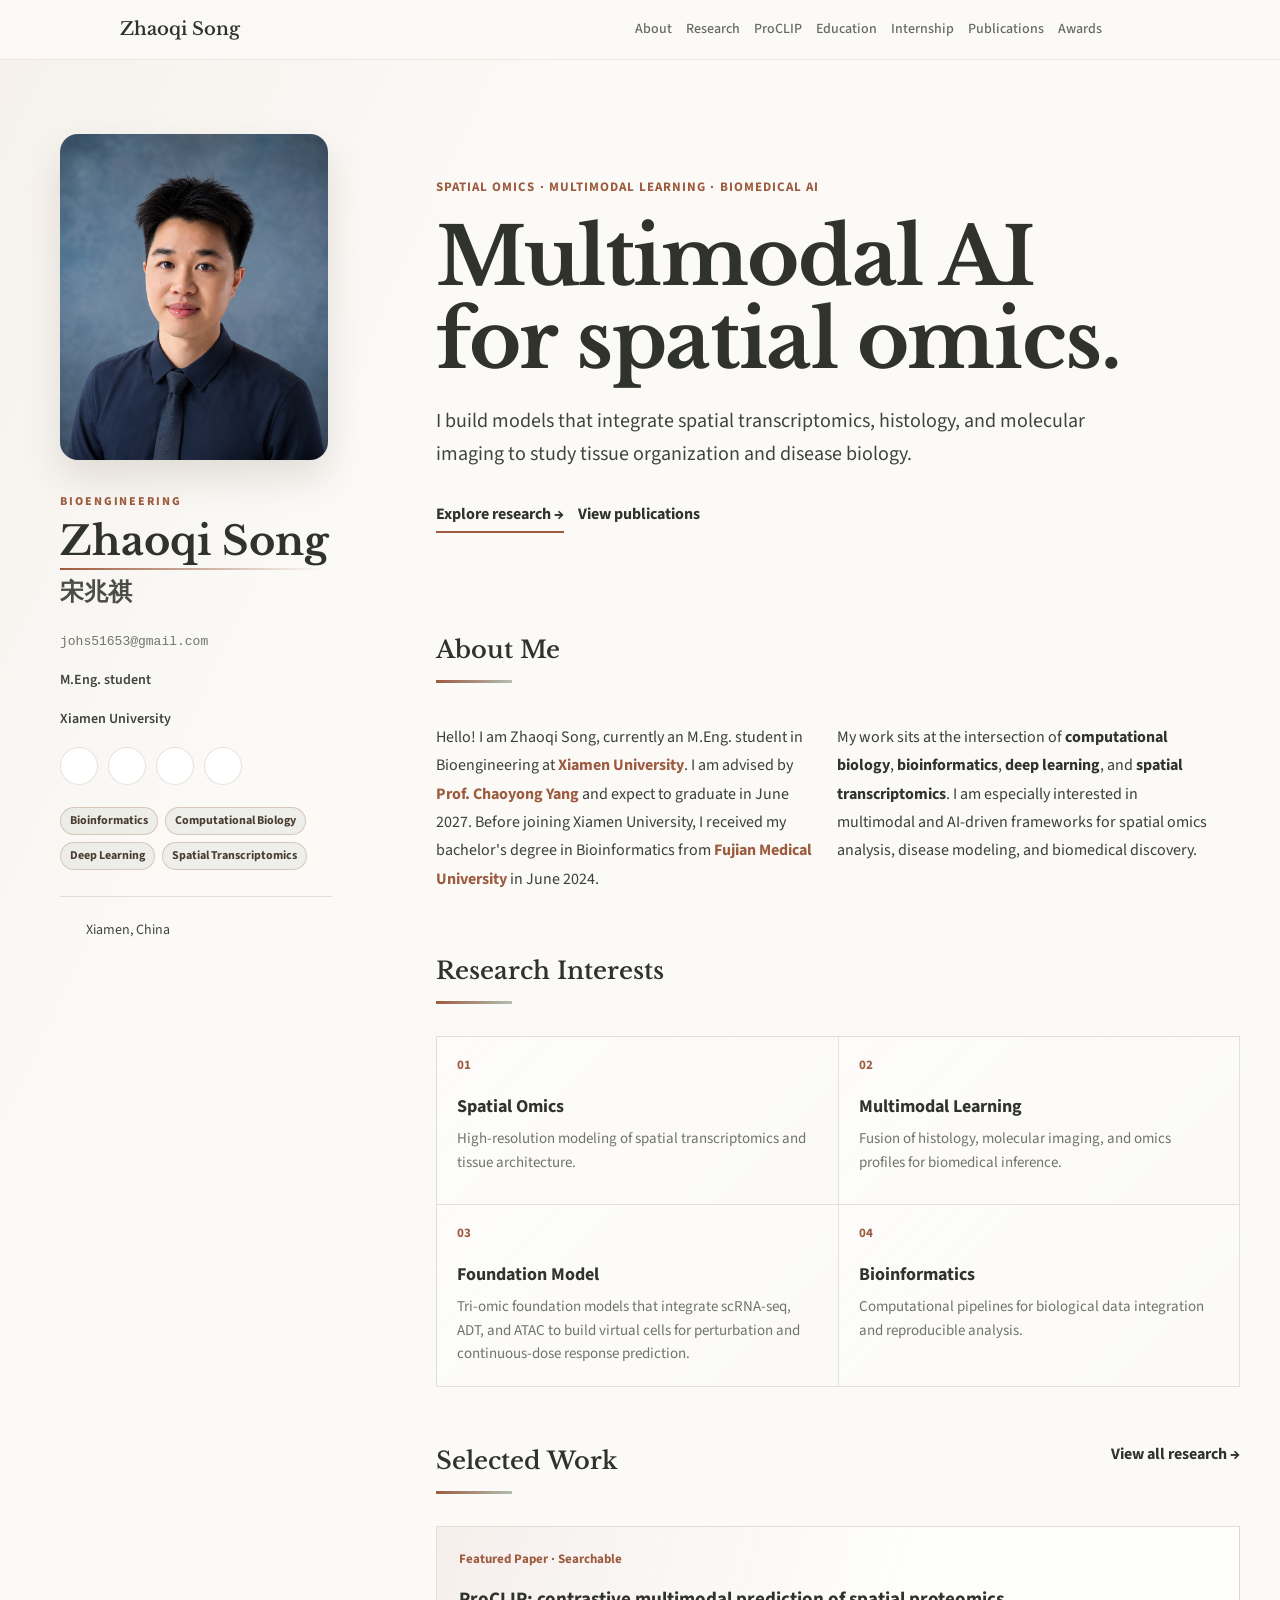
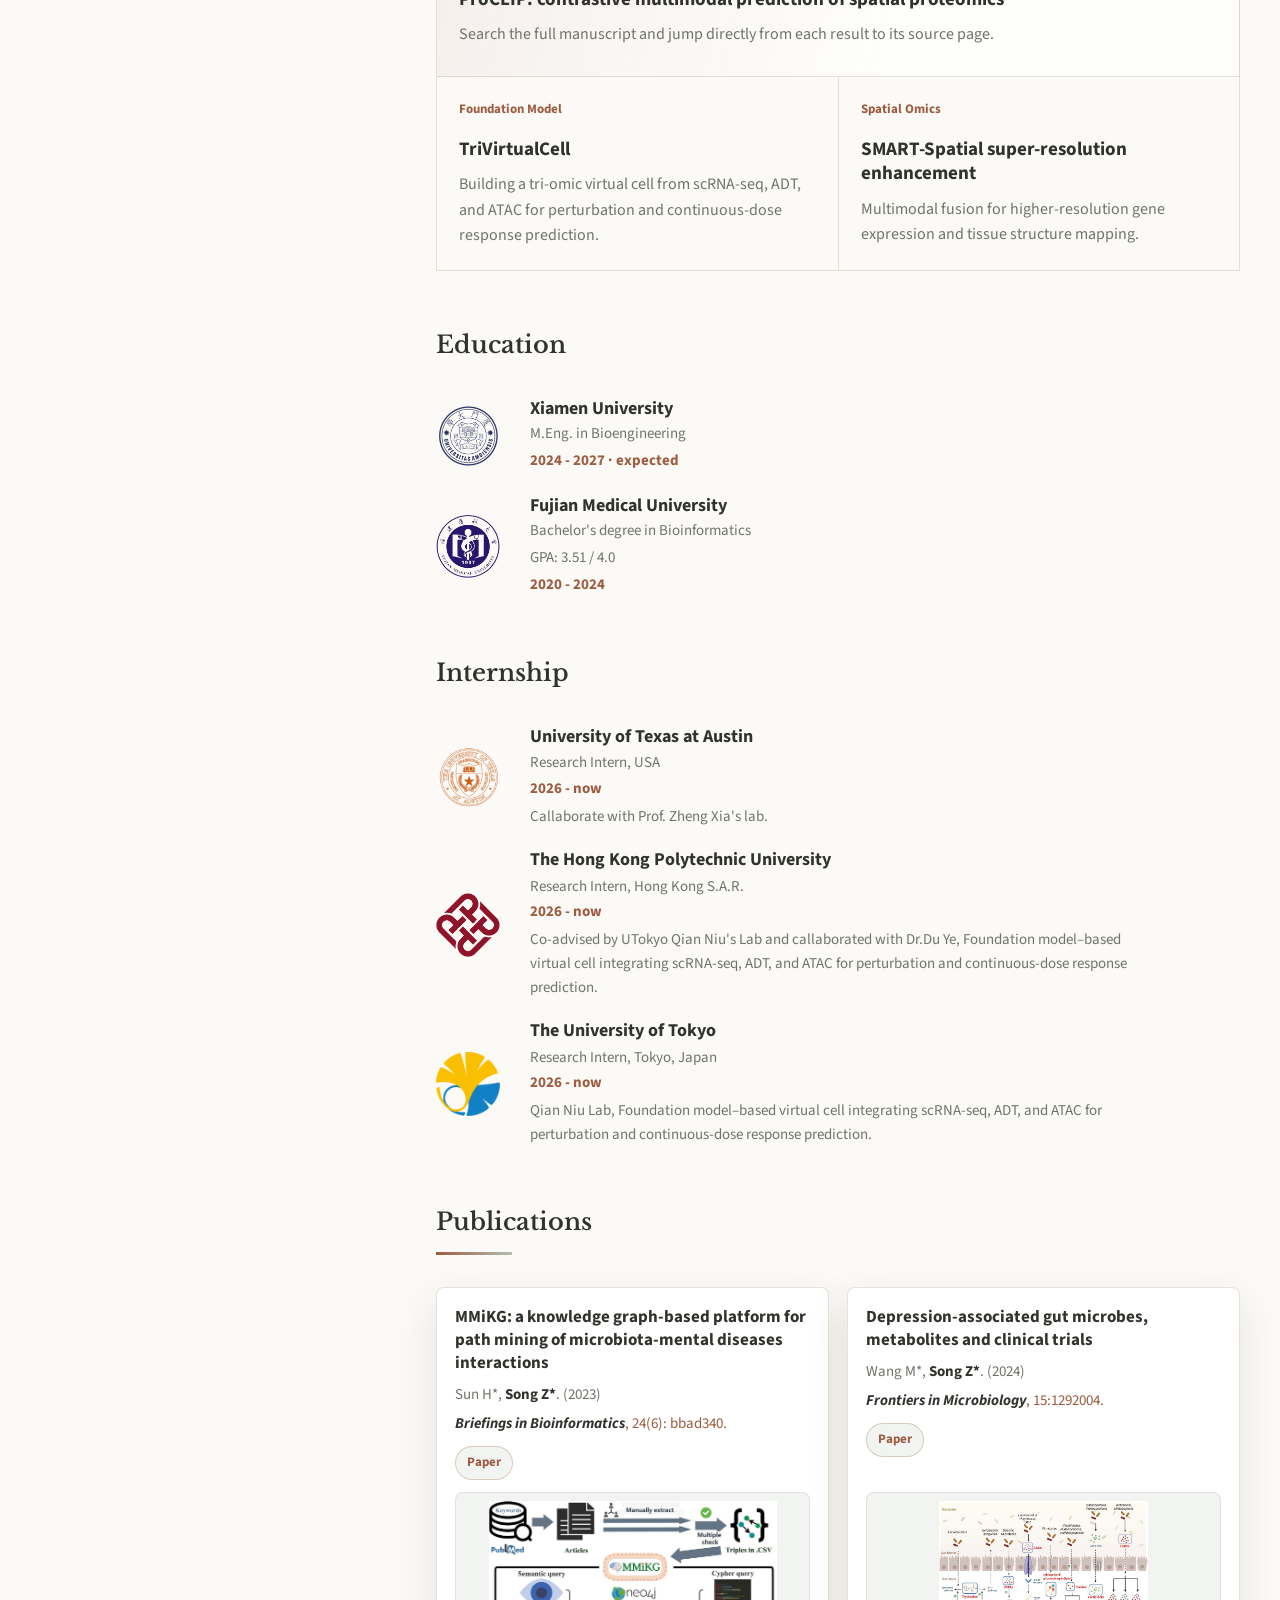
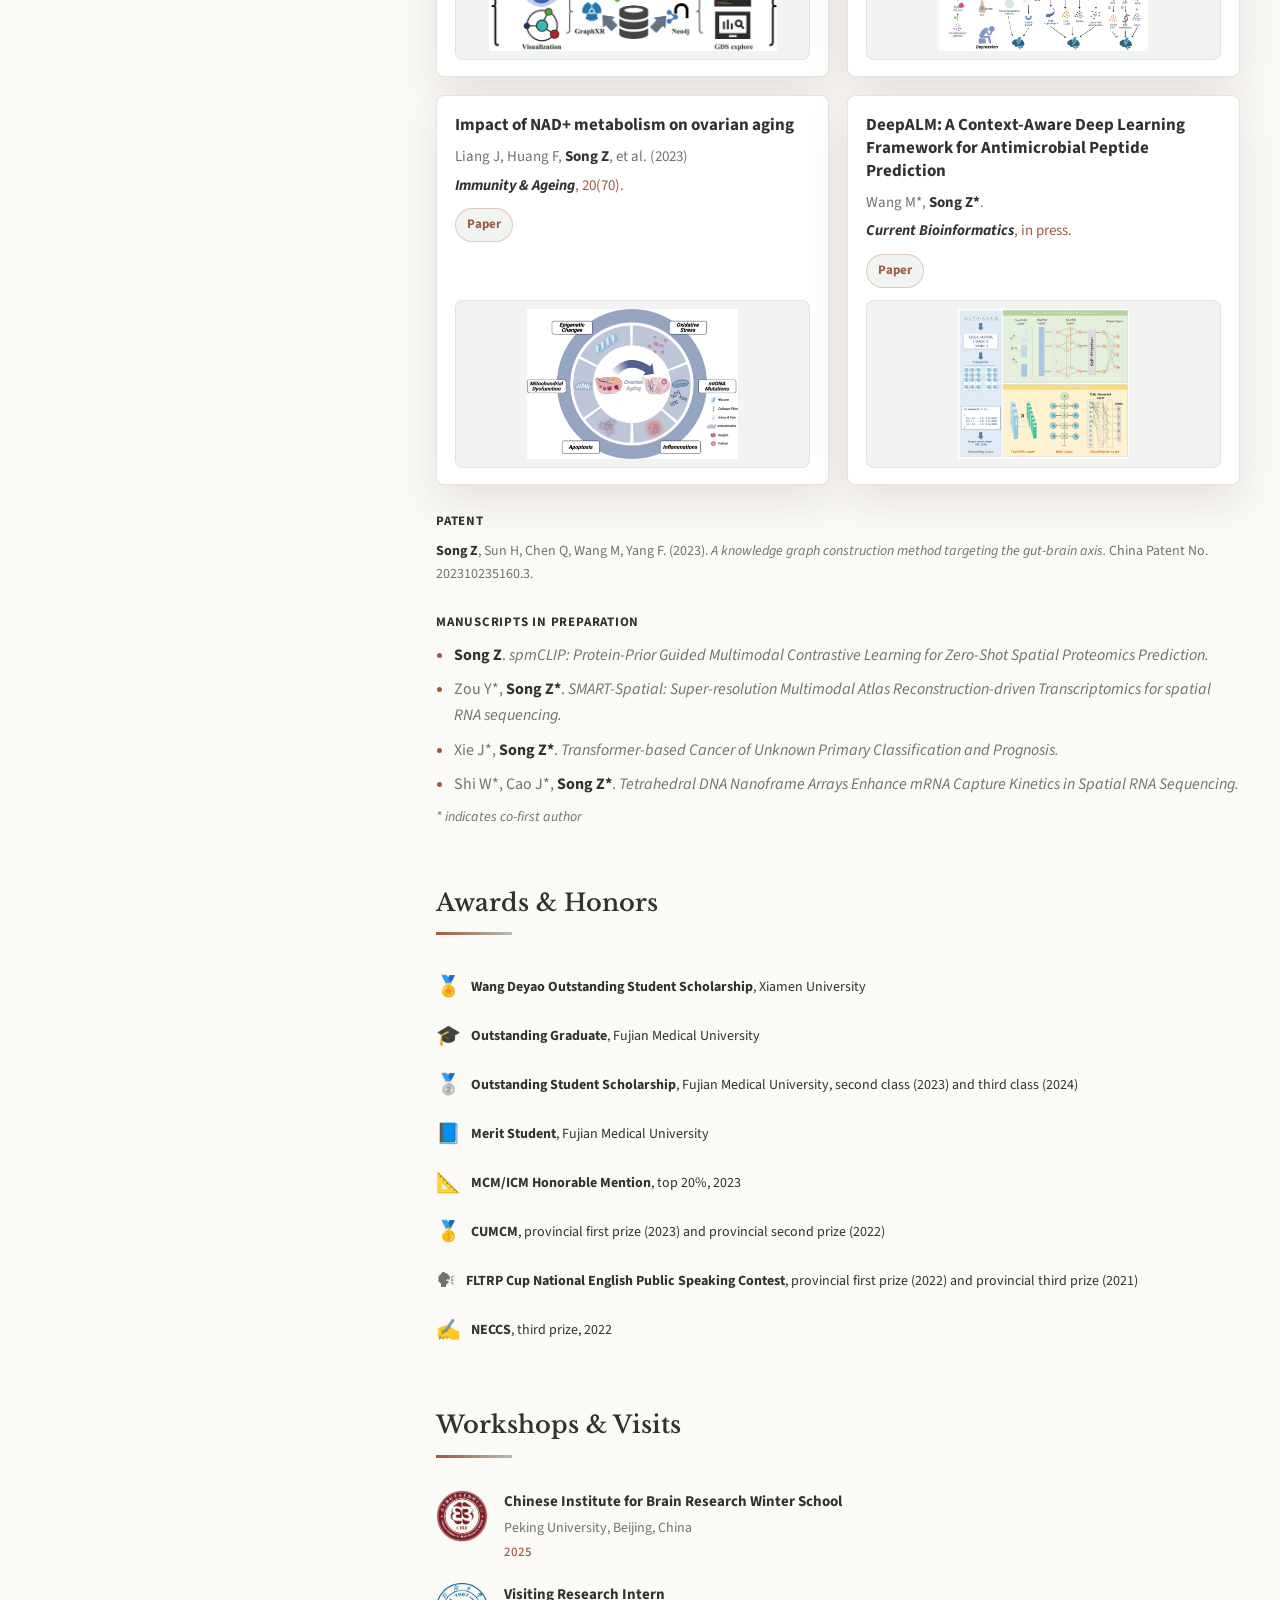
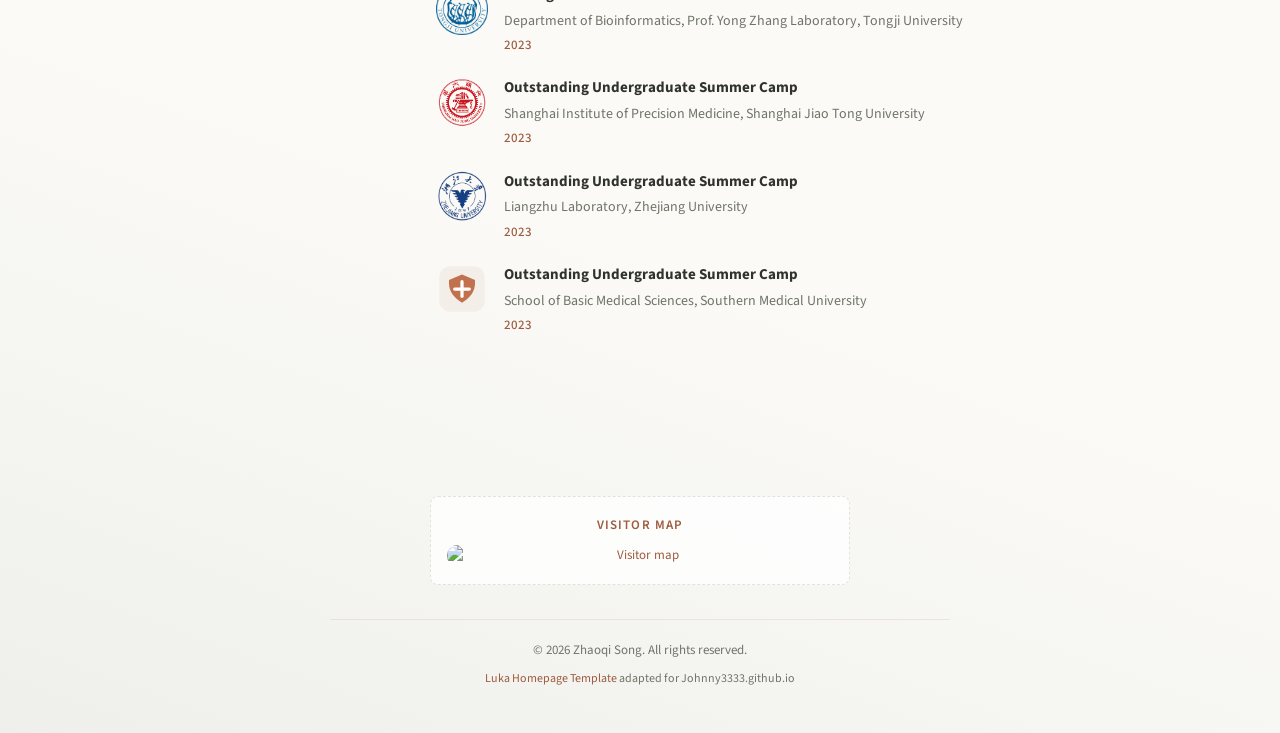
==== commit ba0d1763: "Update index.html" ====
--- a/index.html
+++ b/index.html
@@ -182,21 +182,6 @@
           </div>
         </div>
       </div>
-
-      <div class="section" id="internship">
-        <h2 class="section-title">Internship</h2>
-        <div class="section-body">
-          <div class="card">
-            <article class="experience-item internship-item">
-              <img src="assets/img/logo_utaustin.png" alt="University of Texas Austin logo" class="institution-logo">
-              <div class="experience-content">
-                <p class="exp-title"><strong>University of Texas at Austin</strong></p>
-                <p class="exp-detail">Research Intern, USA</p>
-                <p class="exp-period">2026 - now</p>
-                <p class="exp-detail">Callaborate with Prof. Zheng Xia's lab.</p>
-              </div>
-            </article>
-          </div>
           
       <div class="section" id="internship">
         <h2 class="section-title">Internship</h2>
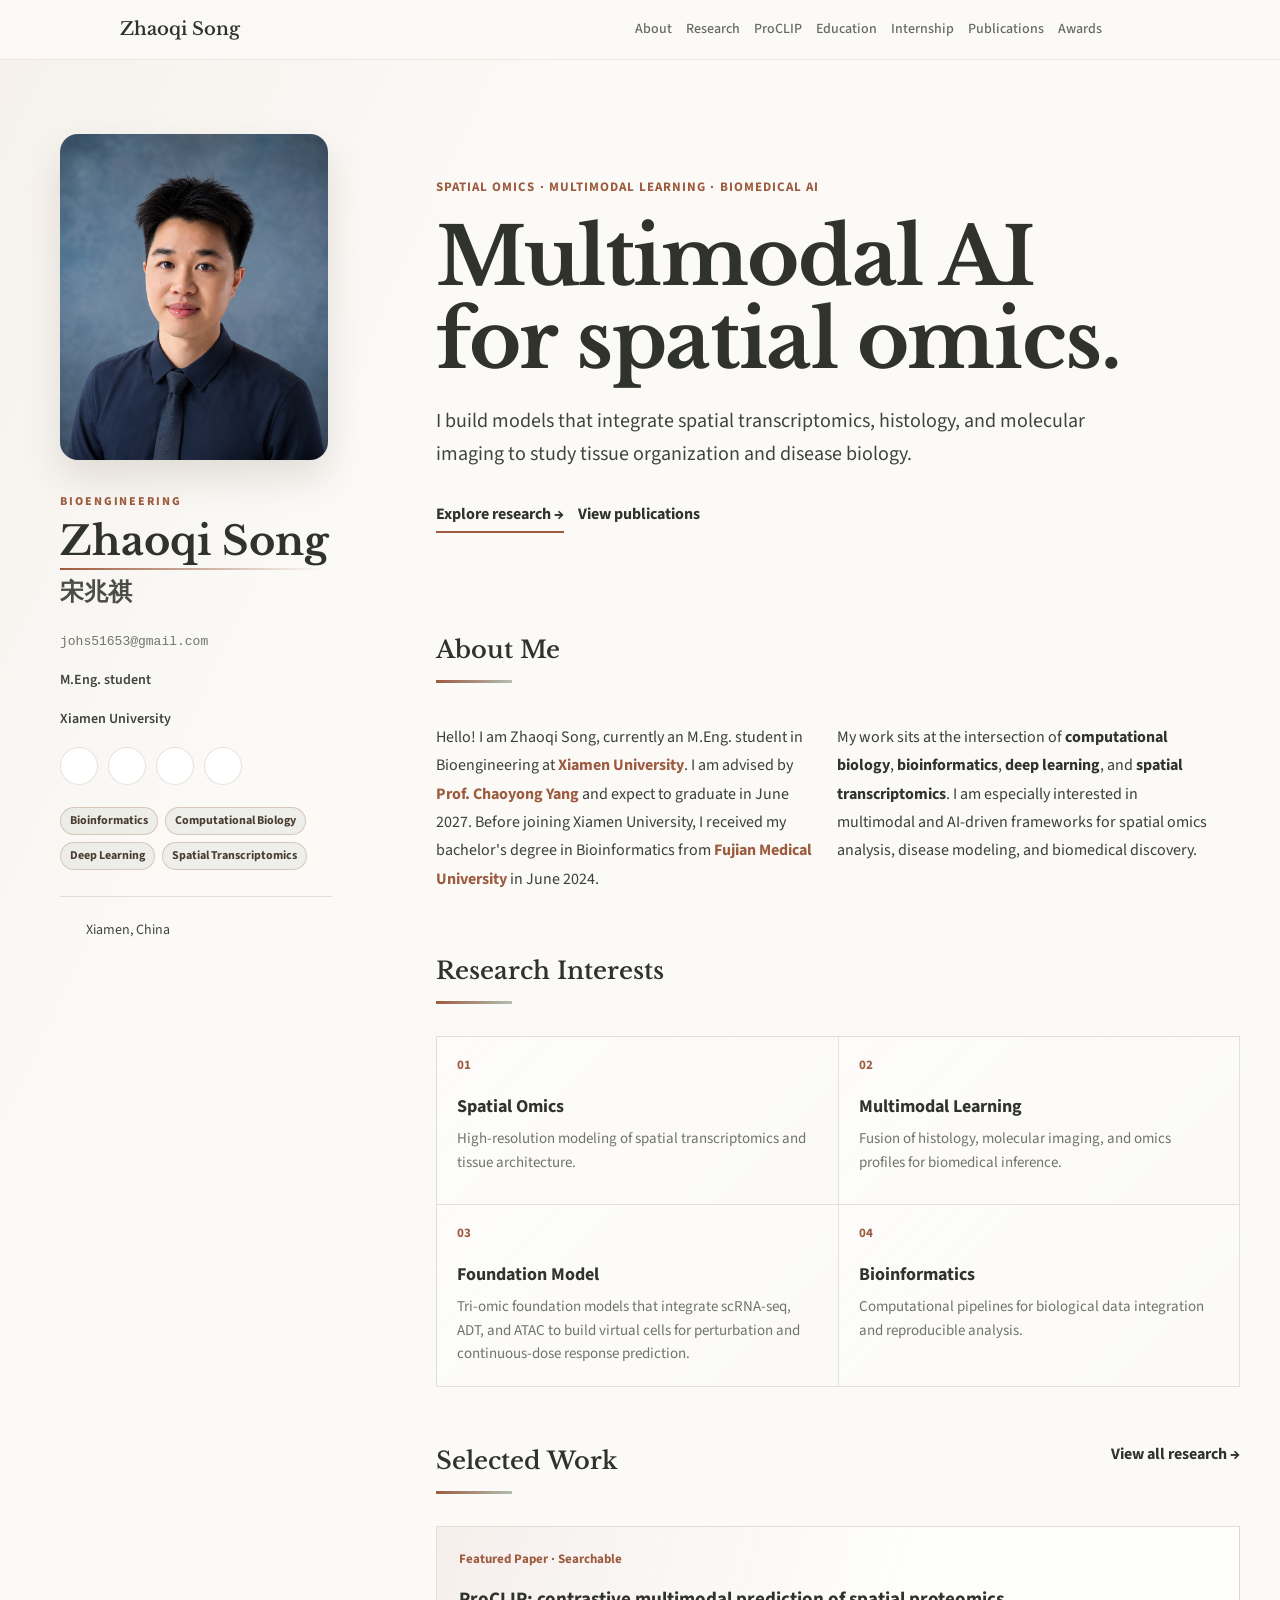
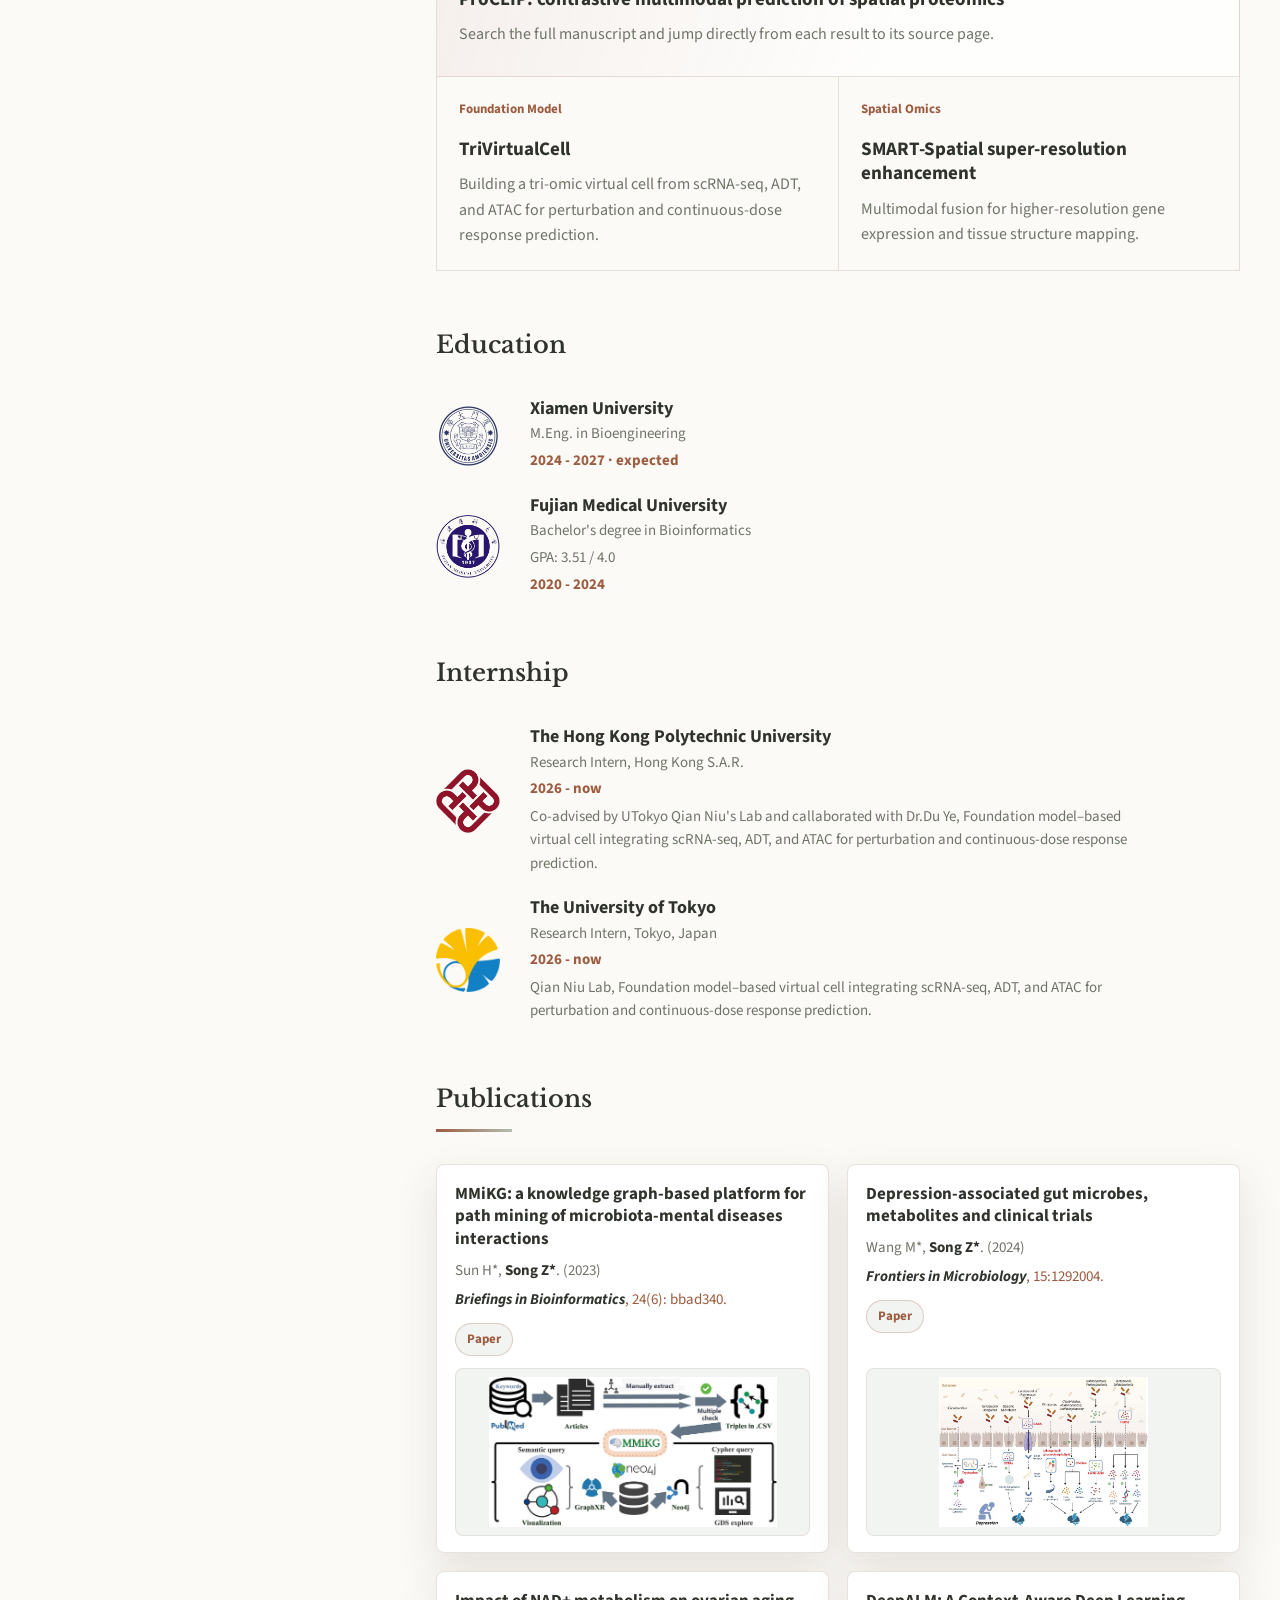
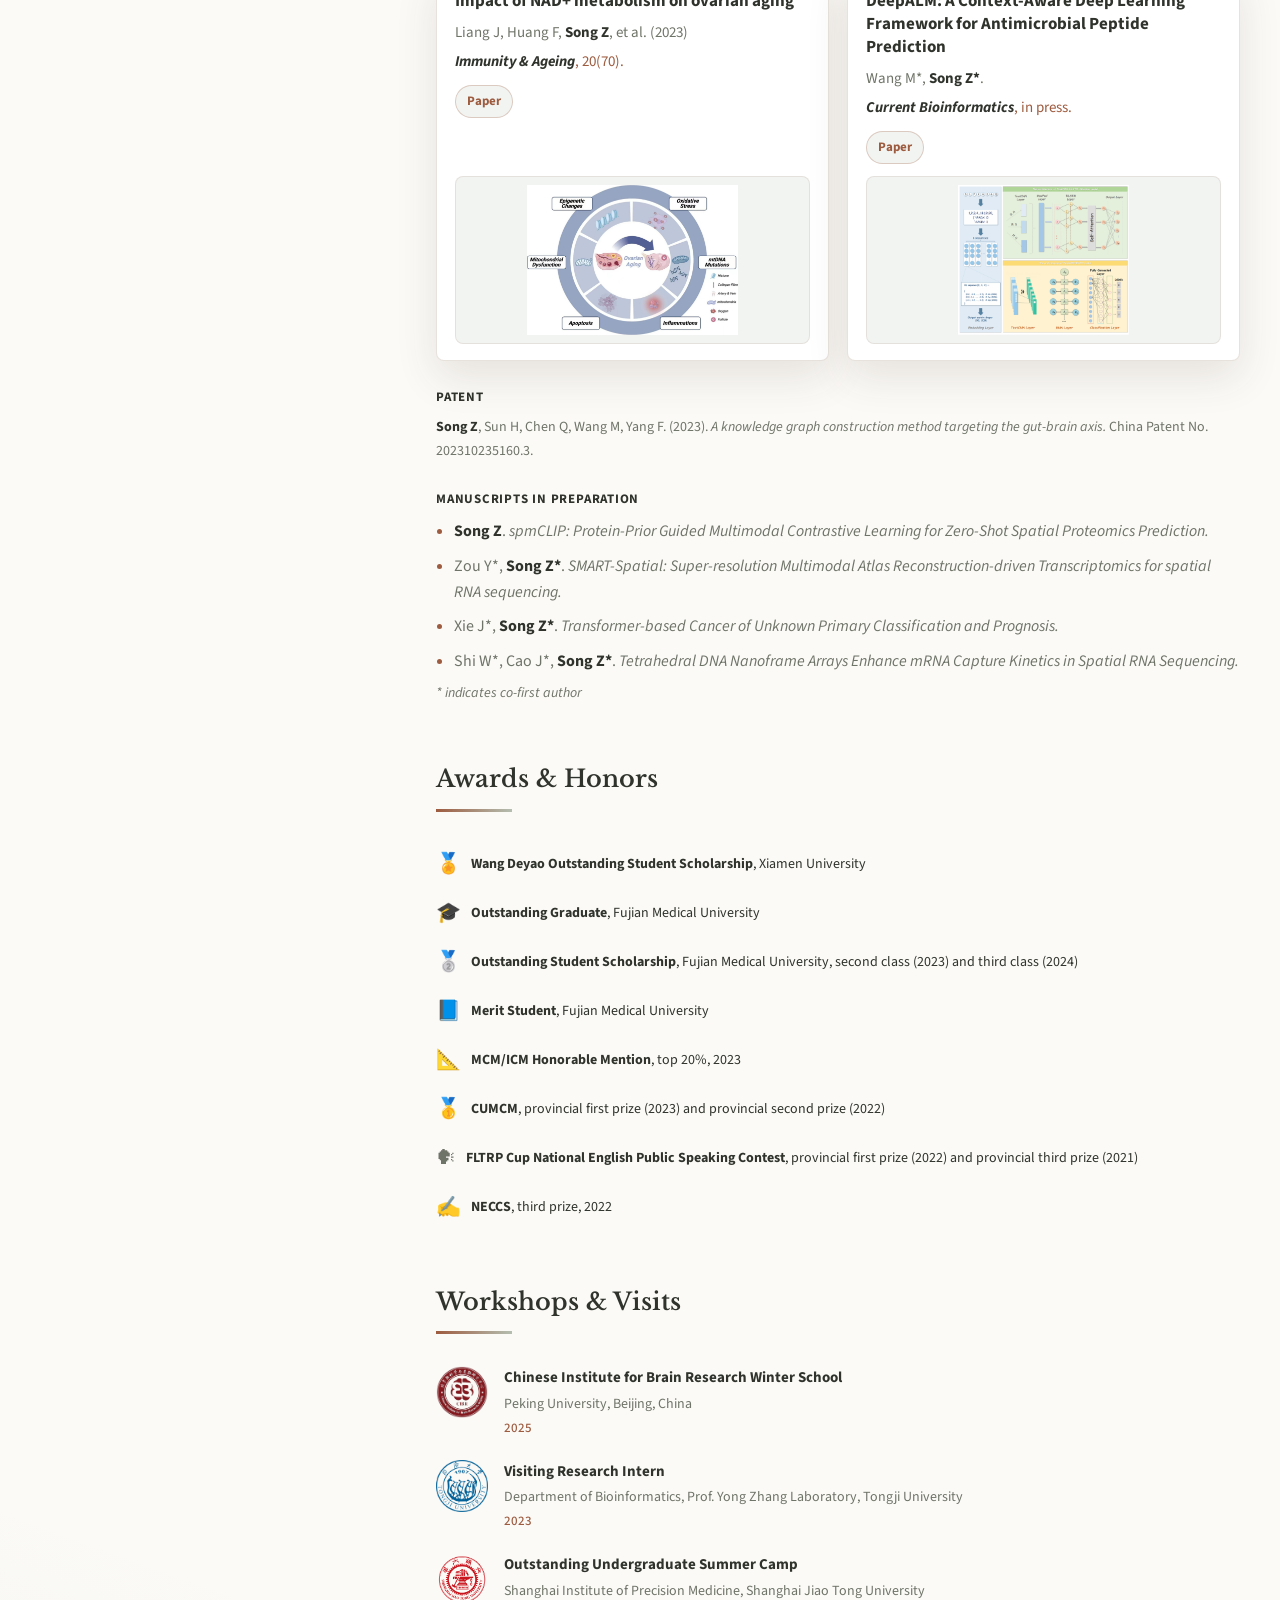
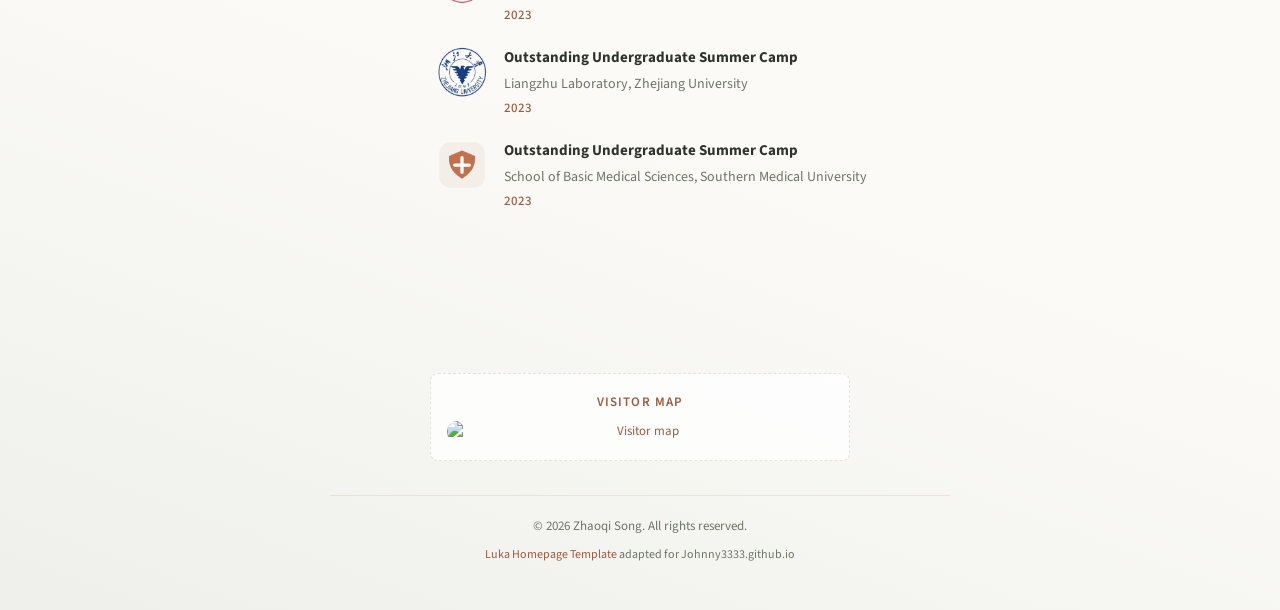
==== commit ec161aeb: "Update index.html" ====
--- a/index.html
+++ b/index.html
@@ -189,18 +189,6 @@
           
           <div class="card">
             <article class="experience-item internship-item">
-              <img src="assets/img/logo_utaustin.png" alt="University of Texas Austin logo" class="institution-logo">
-              <div class="experience-content">
-                <p class="exp-title"><strong>University of Texas at Austin</strong></p>
-                <p class="exp-detail">Research Intern, USA</p>
-                <p class="exp-period">2026 - now</p>
-                <p class="exp-detail">Callaborate with Prof. Zheng Xia's lab.</p>
-              </div>
-            </article>
-          </div>
-          
-          <div class="card">
-            <article class="experience-item internship-item">
               <img src="assets/img/logo_polyu.png" alt="The Hong Kong Polytechnic University logo" class="institution-logo">
               <div class="experience-content">
                 <p class="exp-title"><strong>The Hong Kong Polytechnic University</strong></p>
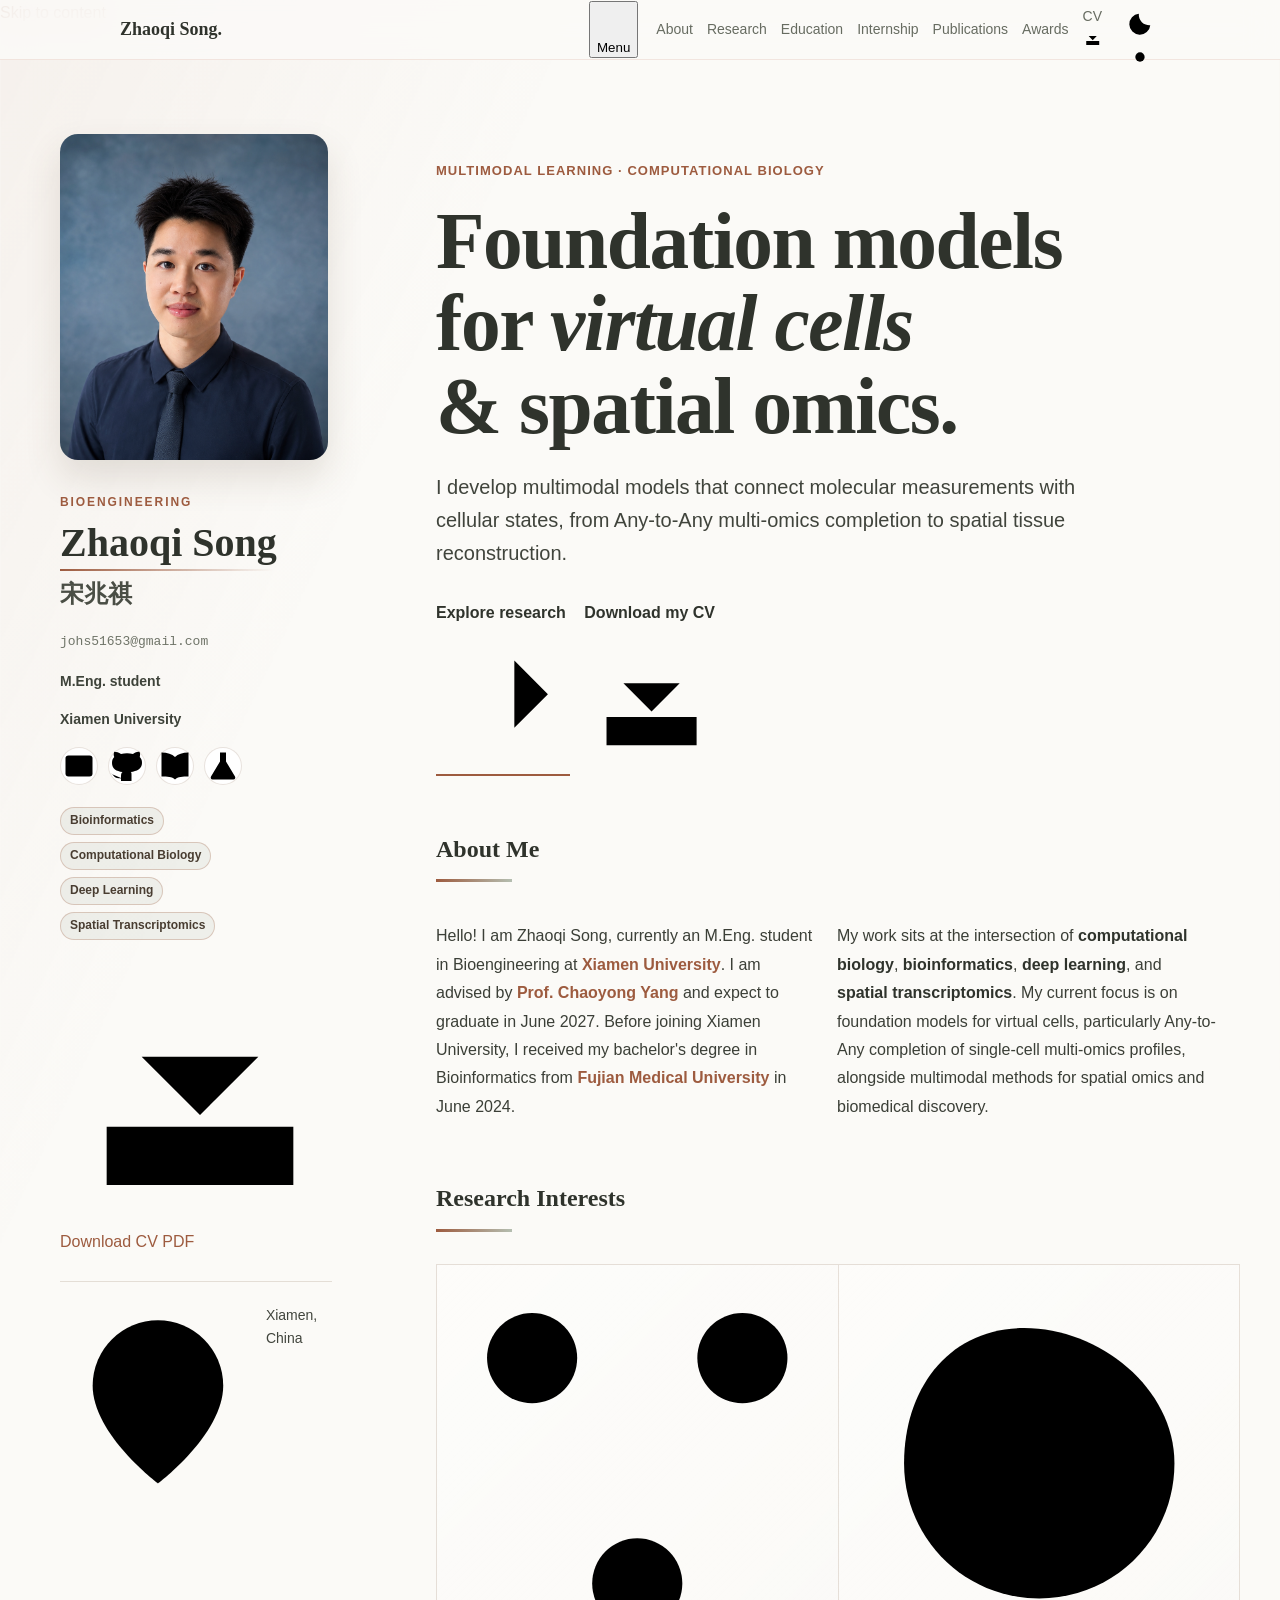
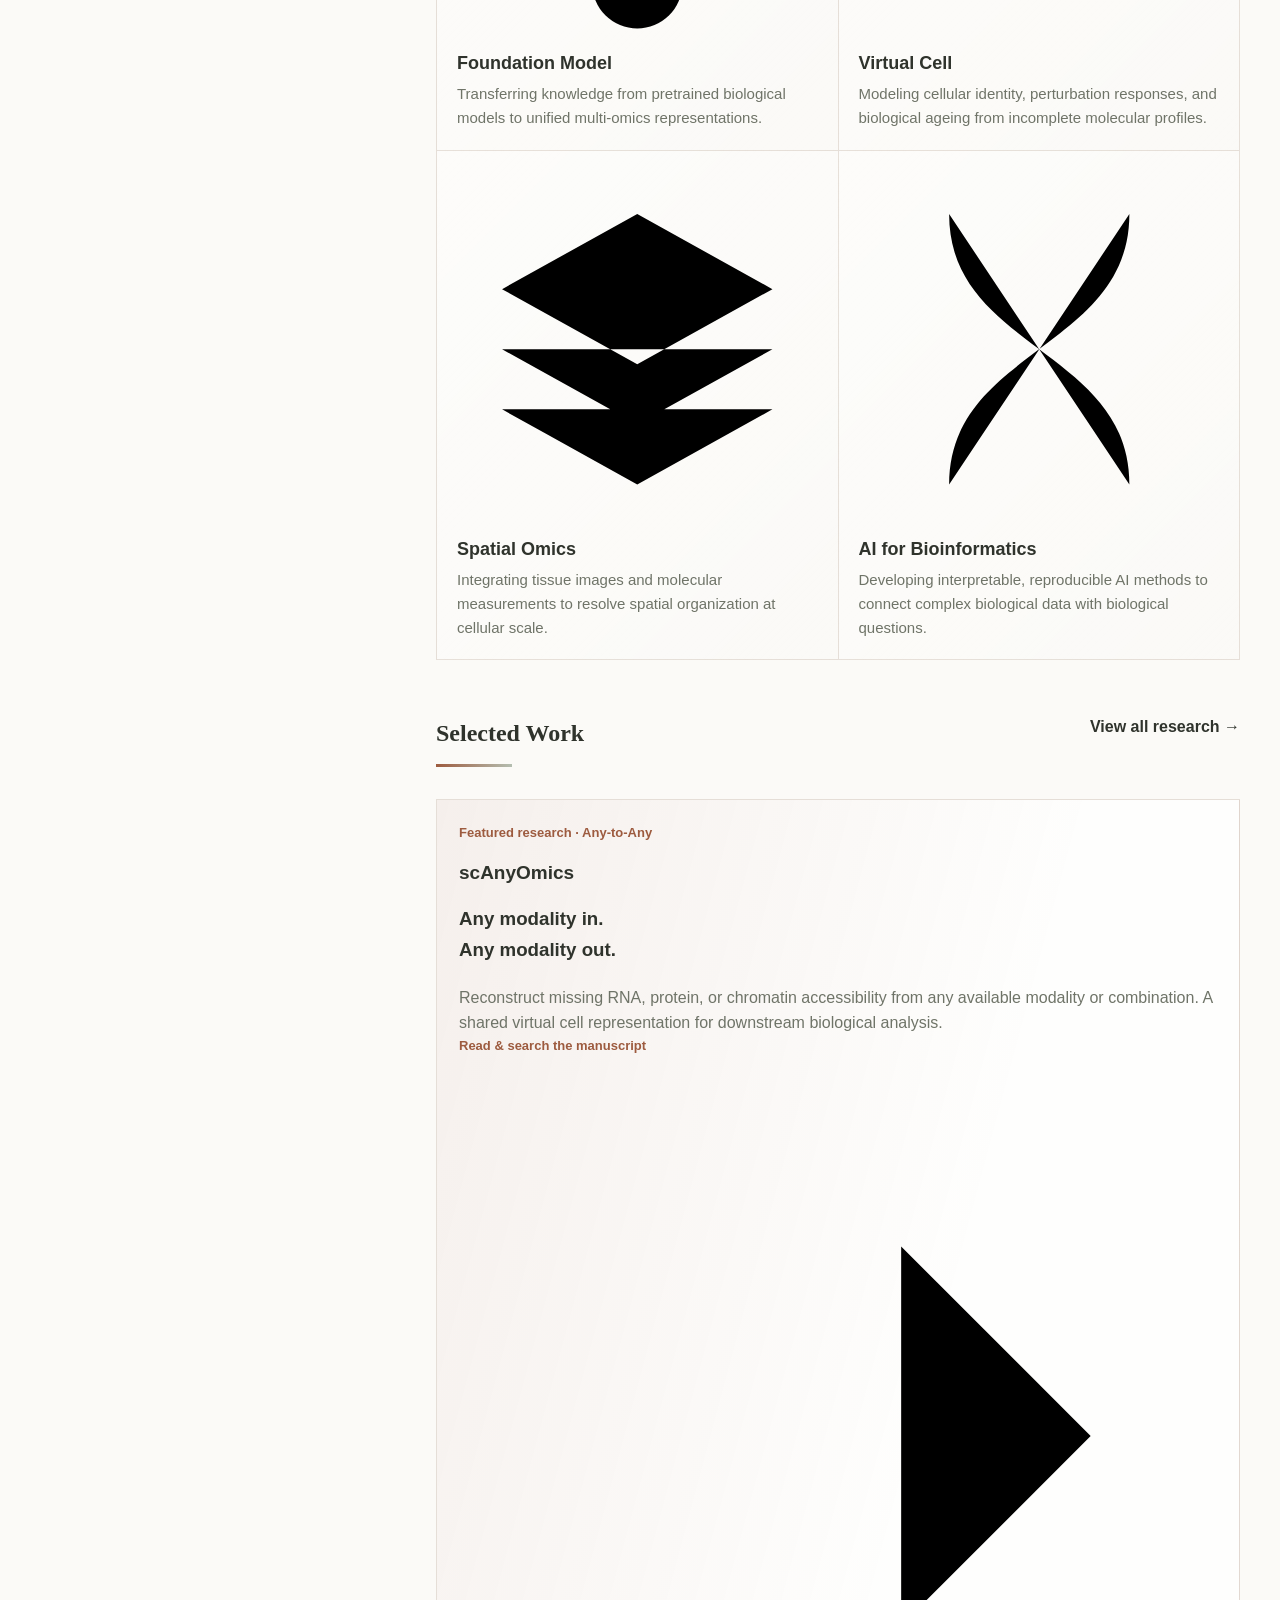
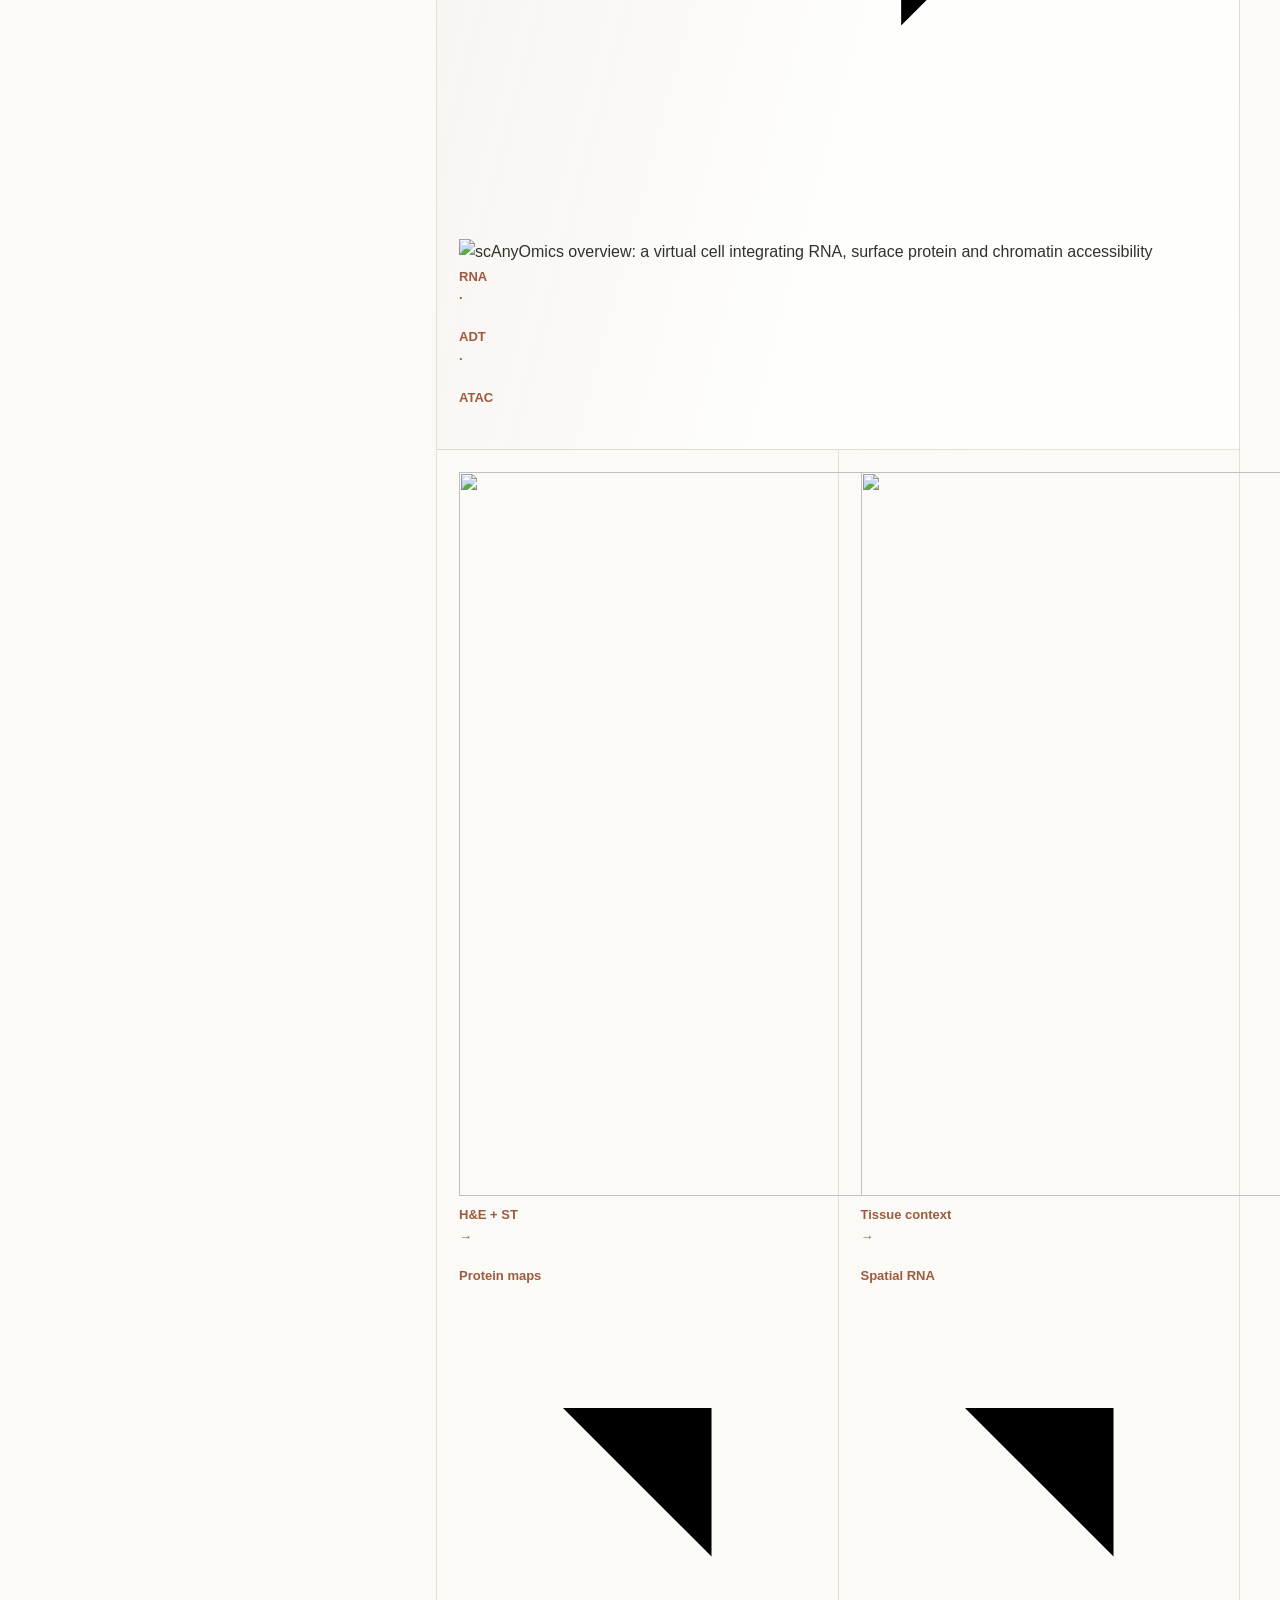
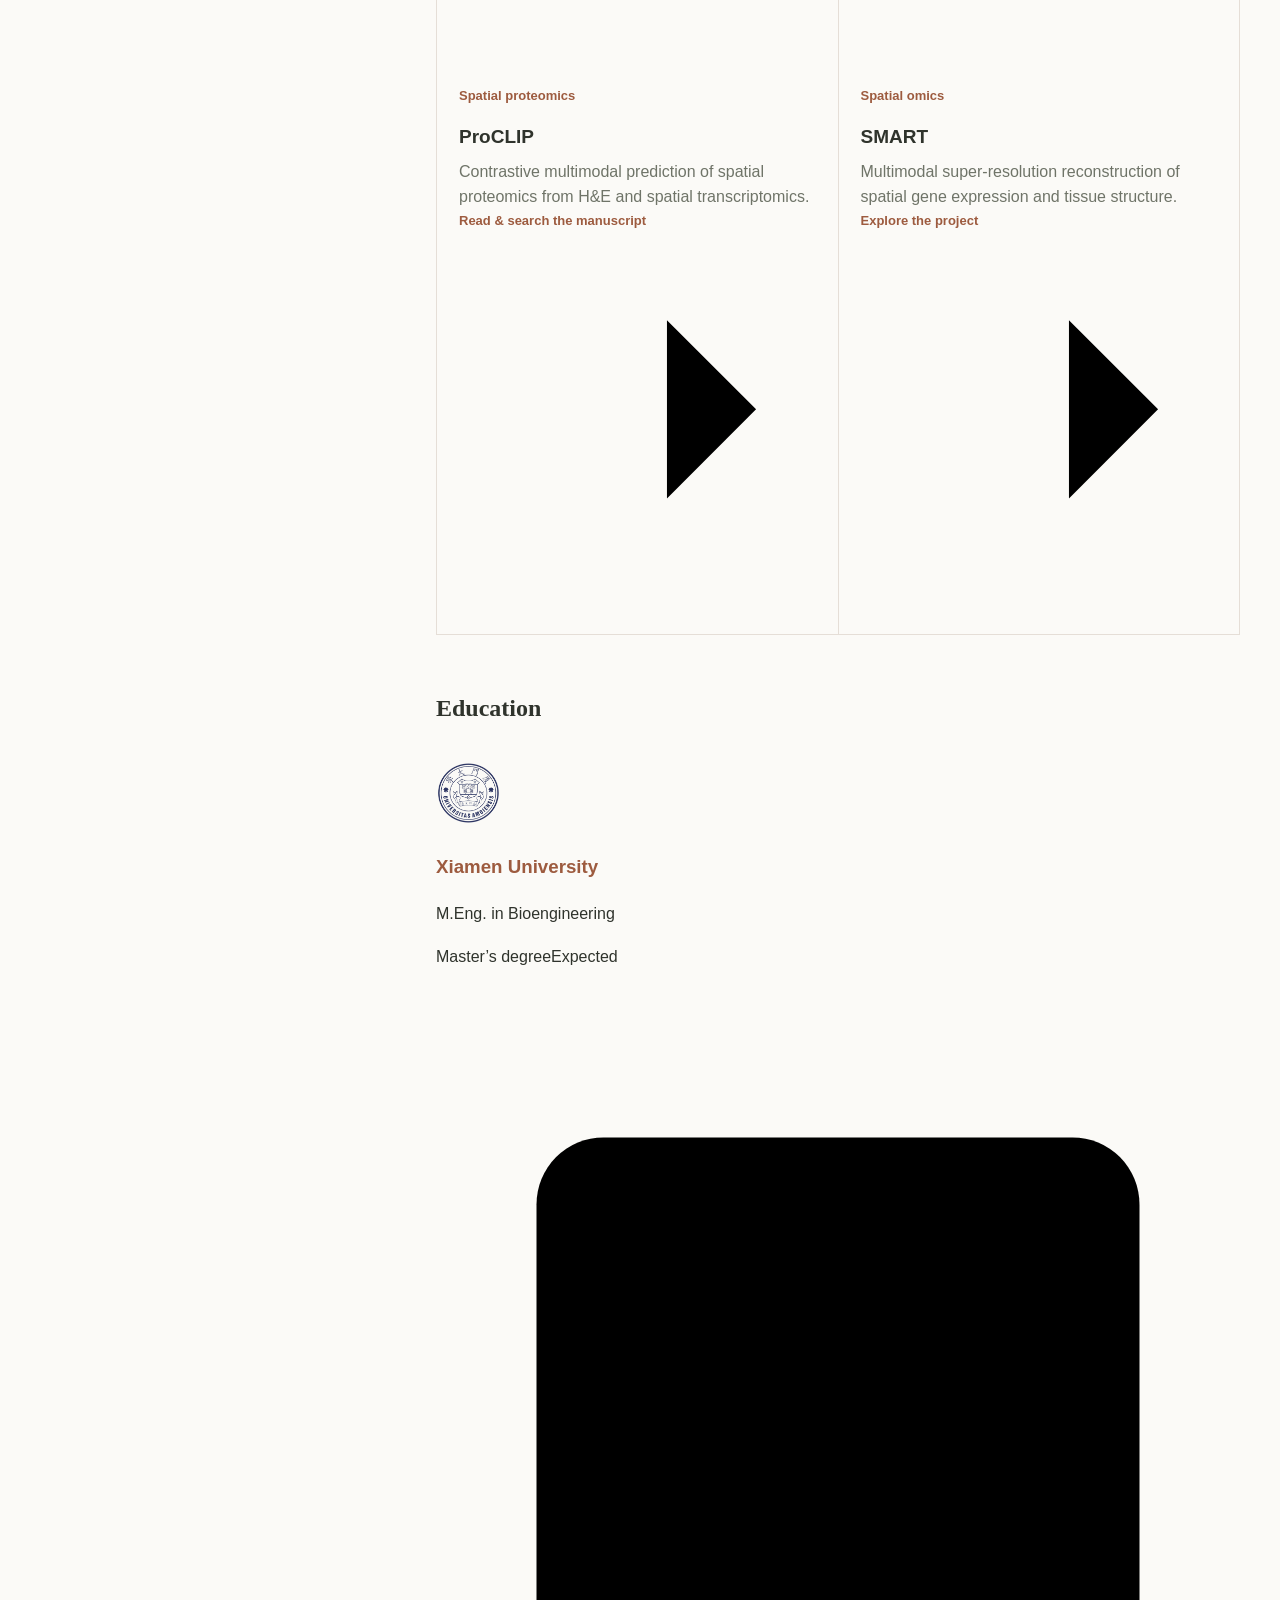
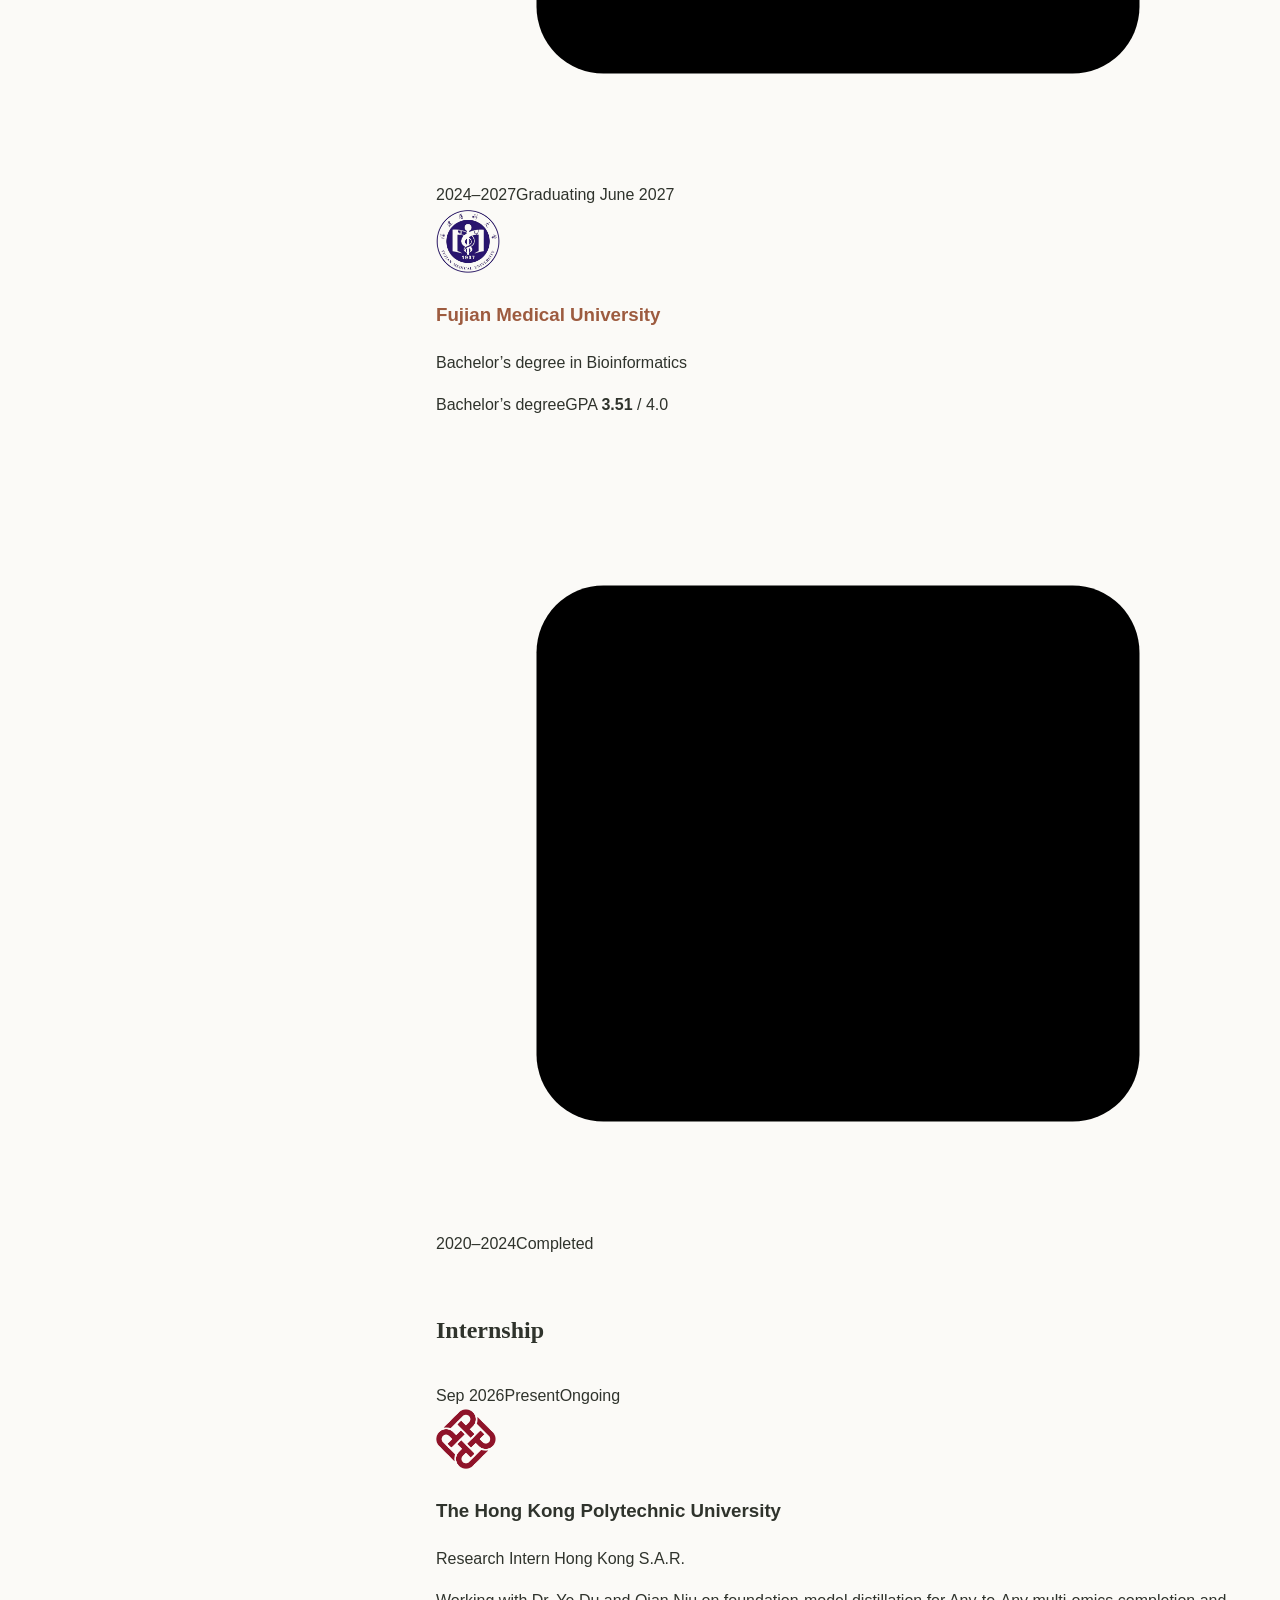
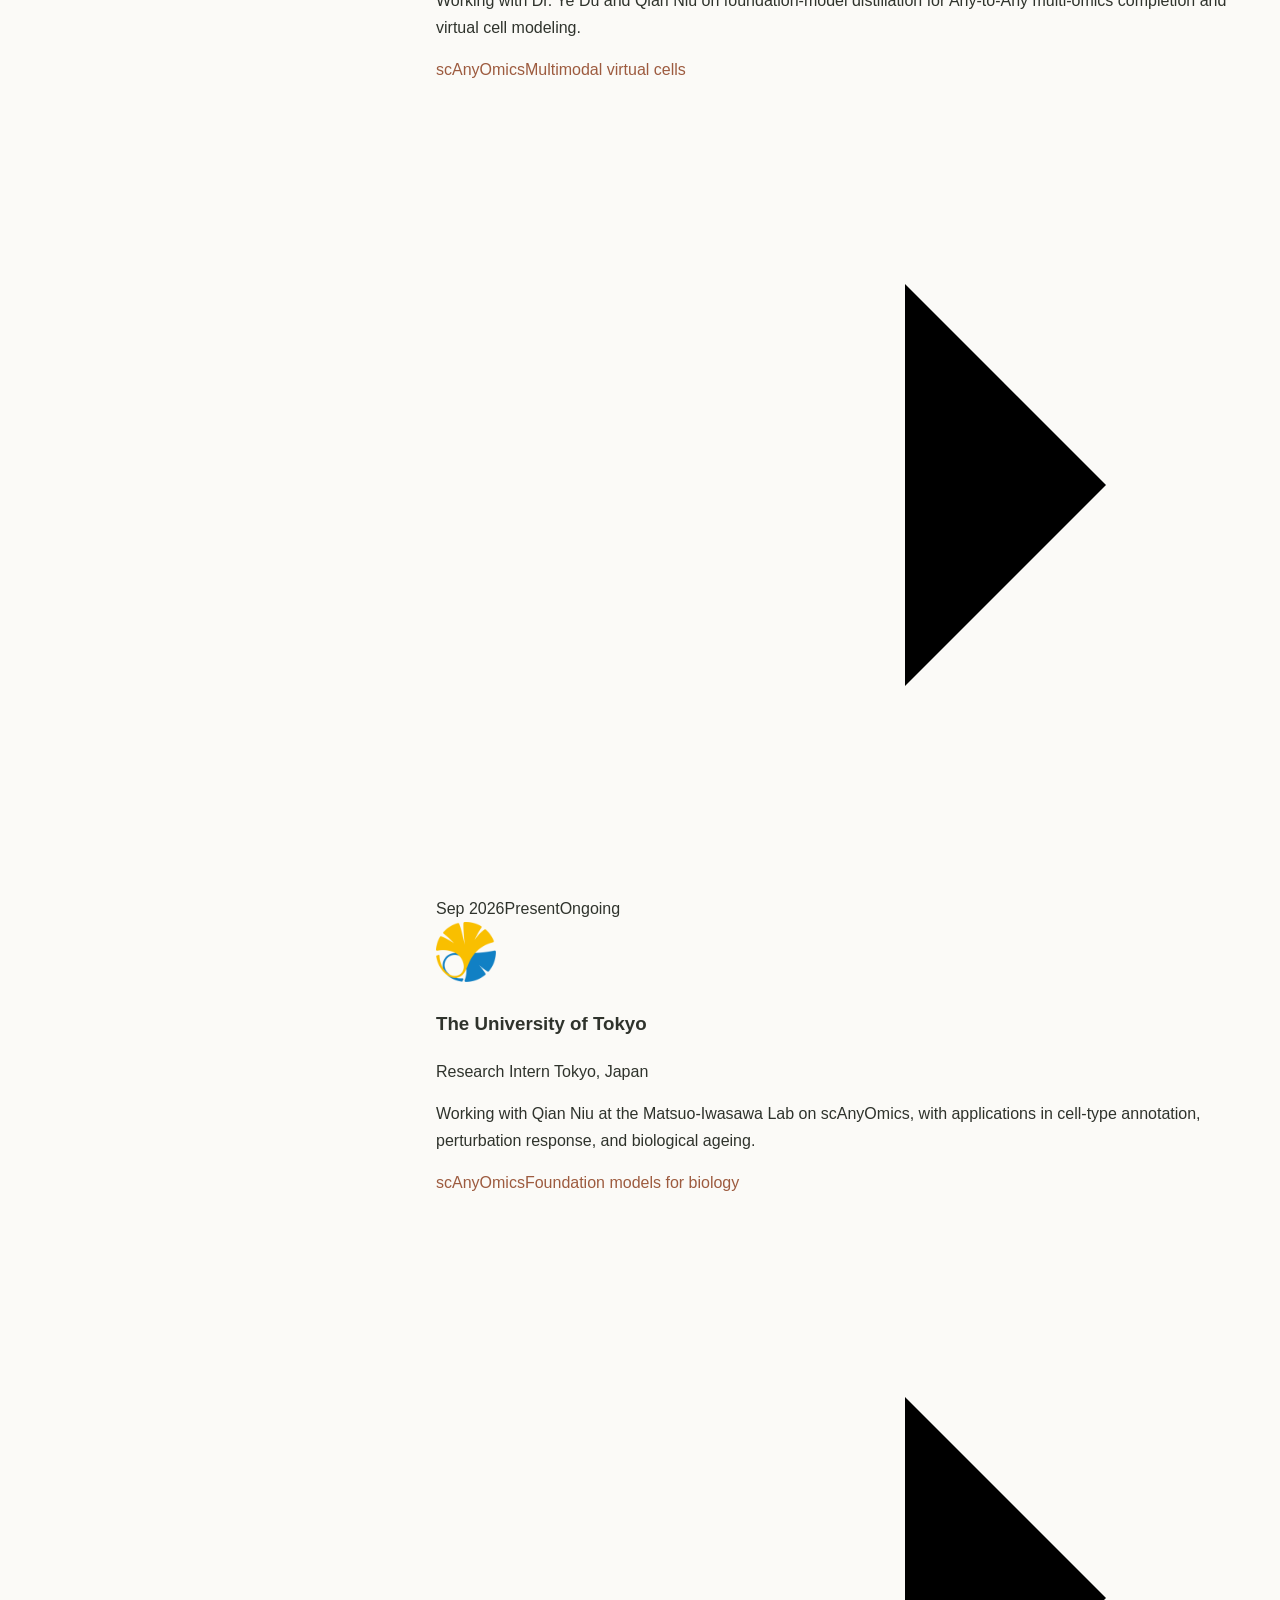
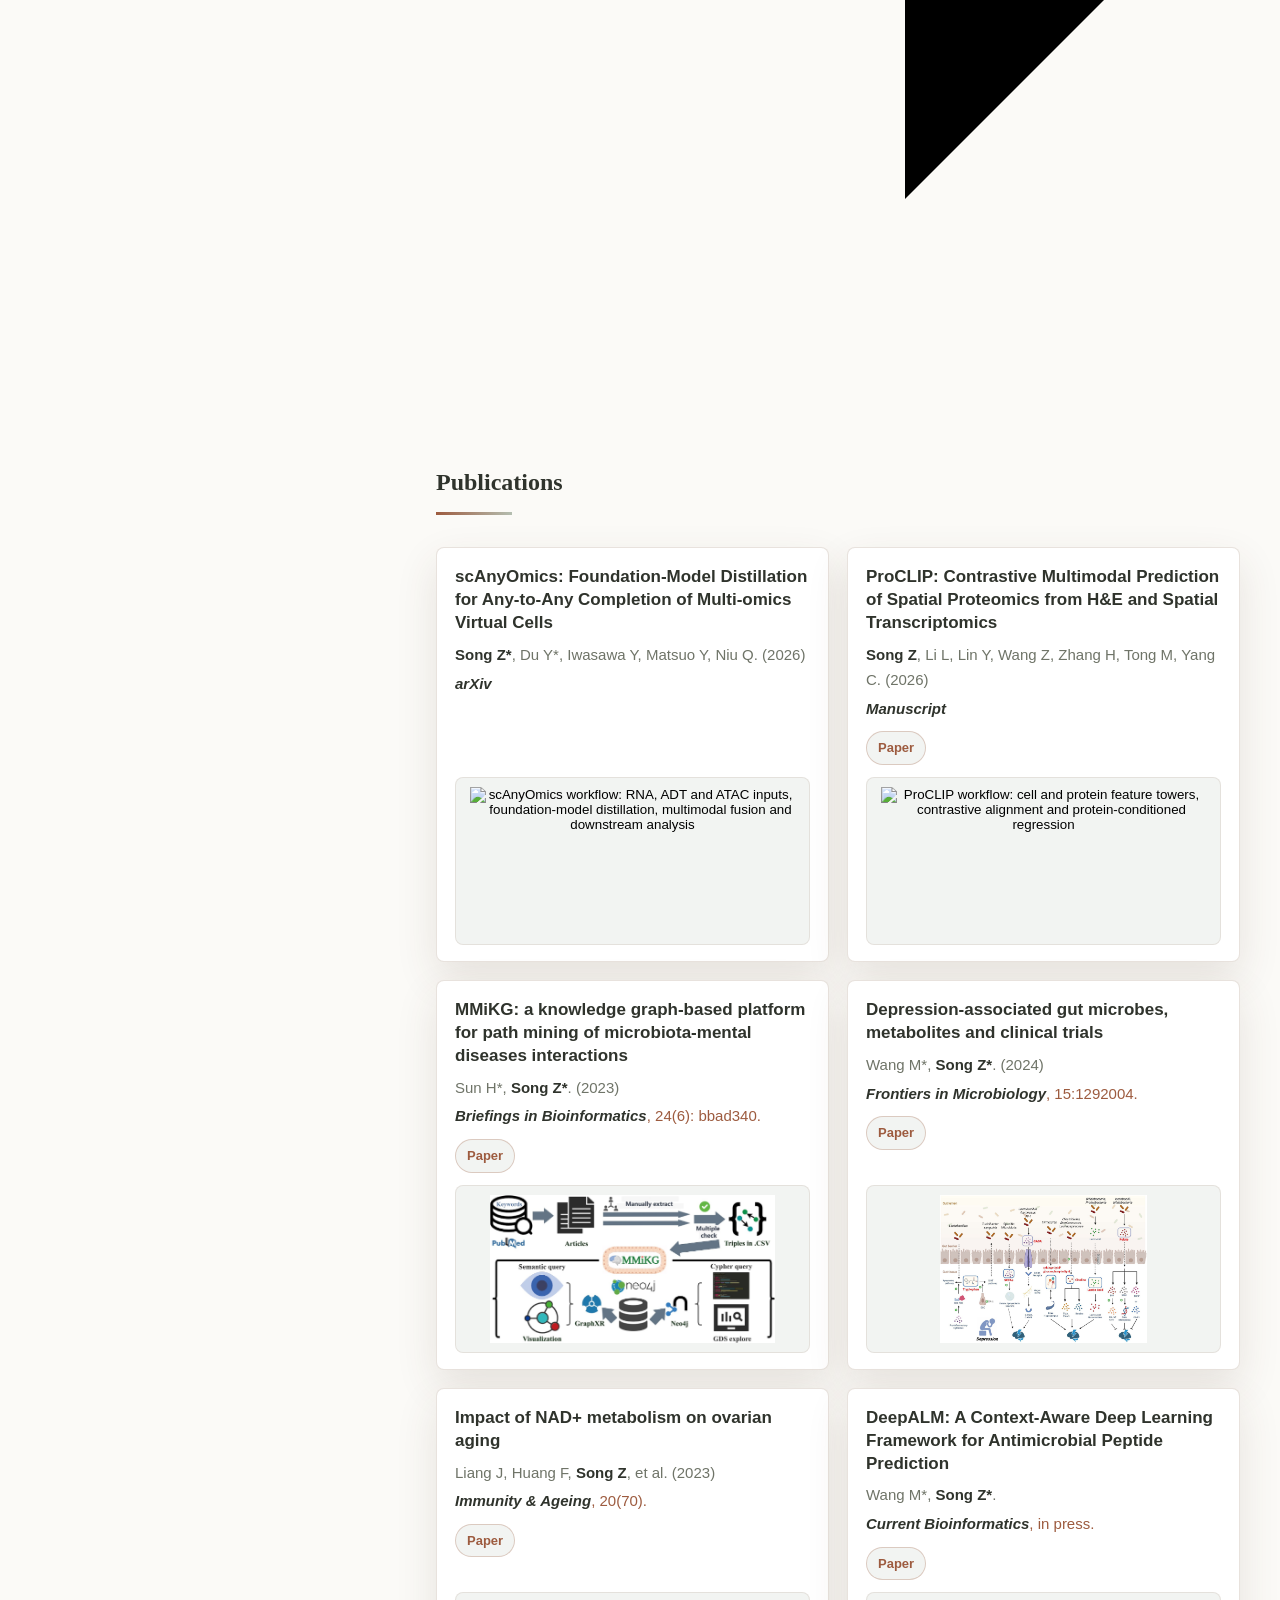
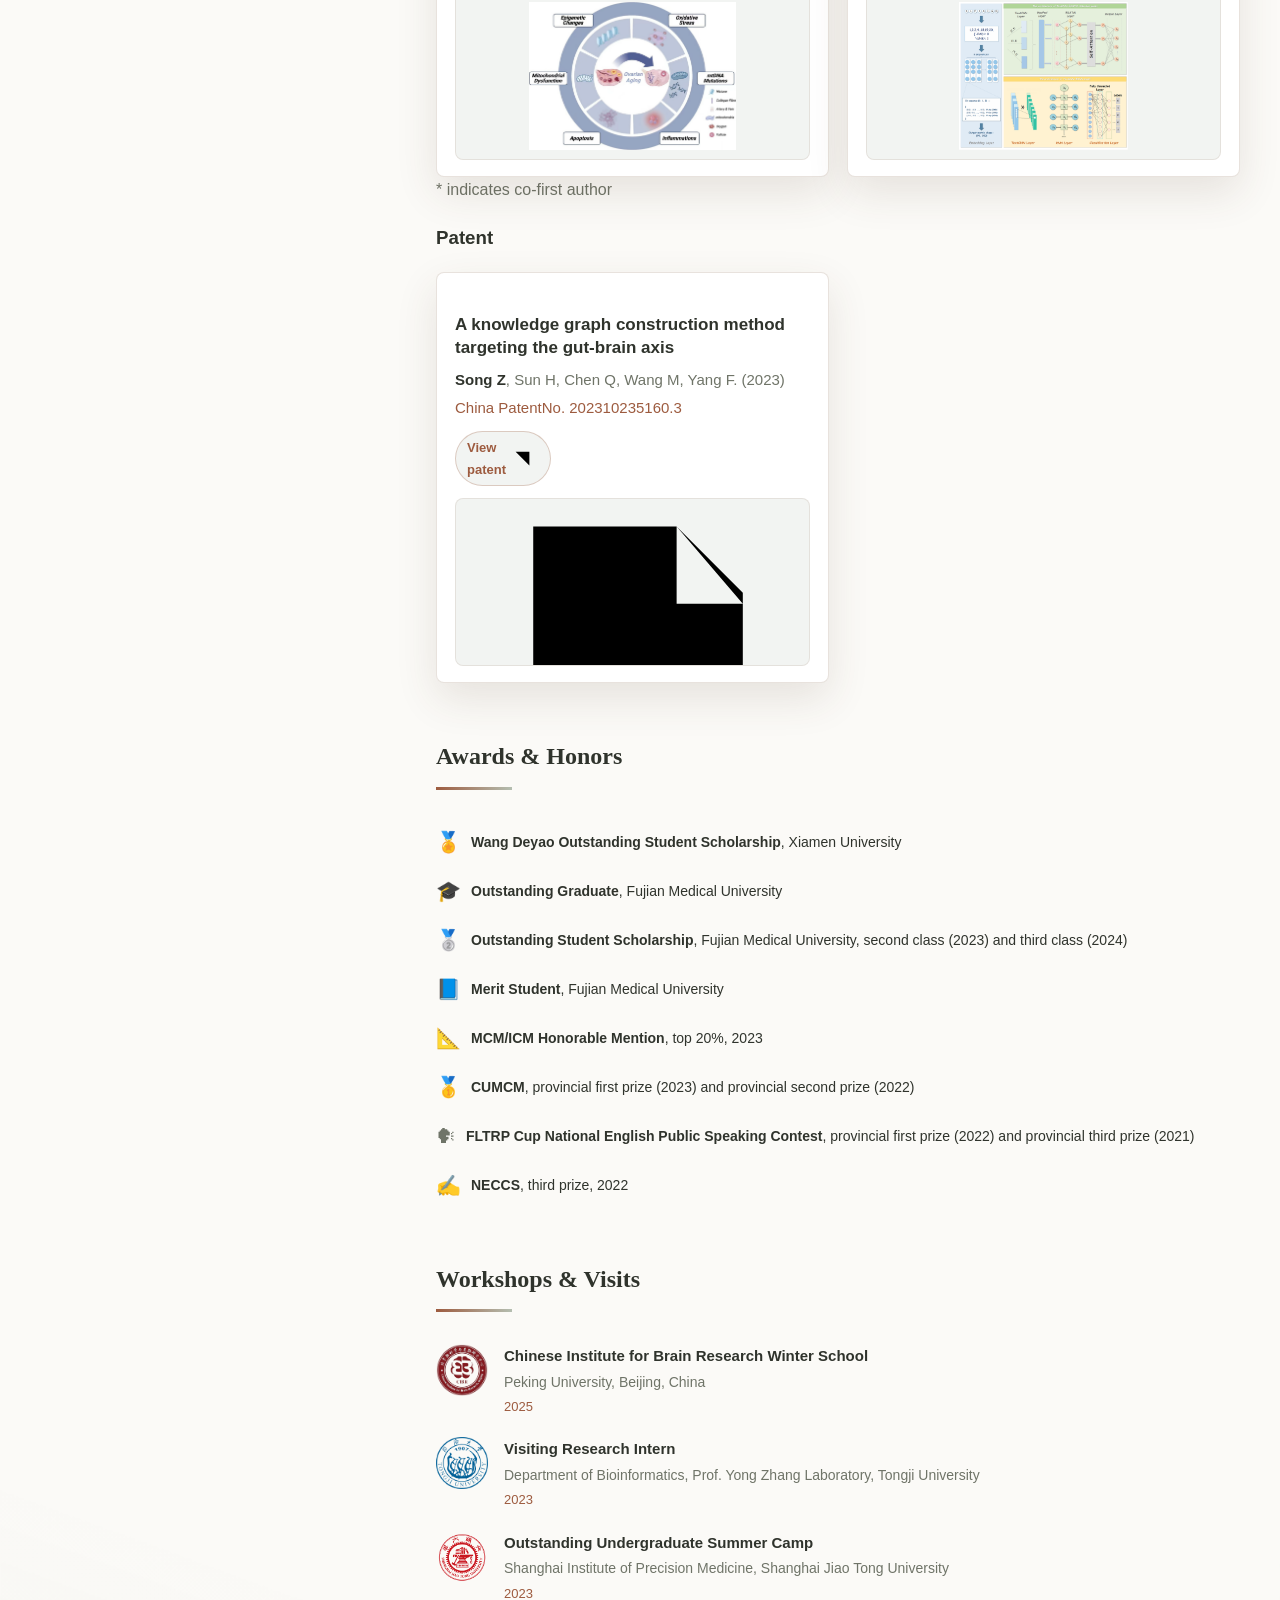
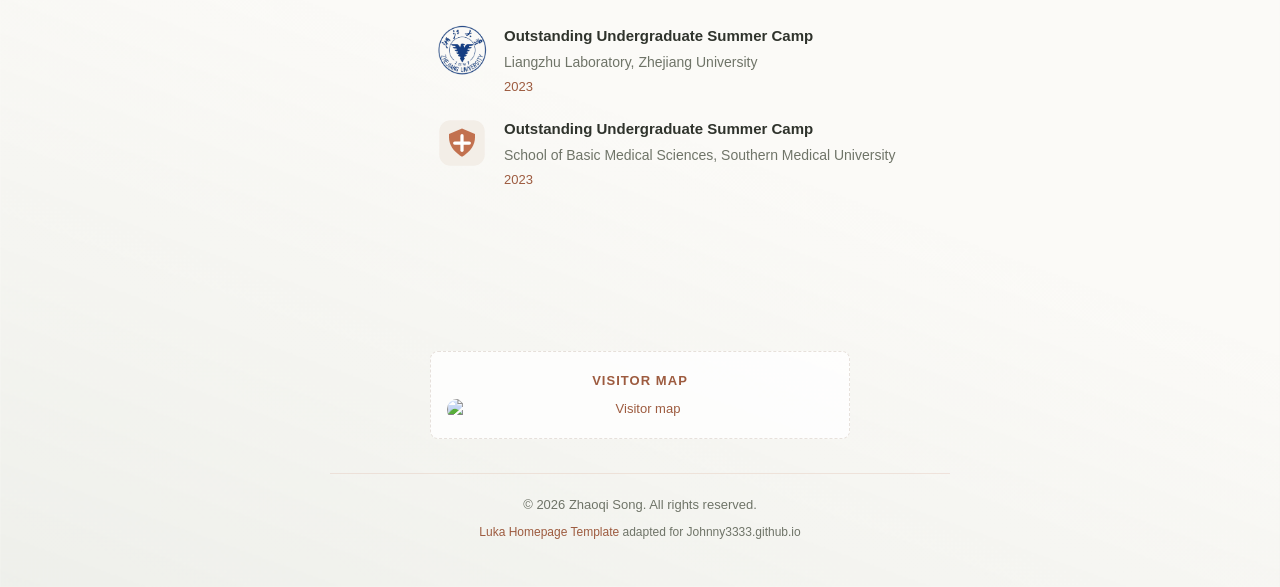
==== commit 8350224f: "Add files via upload" ====
--- a/index.html
+++ b/index.html
@@ -9,39 +9,22 @@
   <meta name="keywords" content="Zhaoqi Song, foundation models, virtual cell, spatial transcriptomics, bioinformatics, computational biology, Xiamen University">
   <link rel="icon" href="assets/img/icon.png" type="image/png">
 
-  <link rel="preconnect" href="https://fonts.googleapis.com">
-  <link rel="preconnect" href="https://fonts.gstatic.com" crossorigin>
-  <link href="https://fonts.googleapis.com/css2?family=Libre+Baskerville:wght@700&family=Source+Sans+3:wght@400;500;600;700&display=swap" rel="stylesheet">
-
-  <link rel="stylesheet" href="https://cdnjs.cloudflare.com/ajax/libs/academicons/1.8.6/css/academicons.min.css" integrity="sha256-uFVgMKfistnJAfoCUQigIl+JfUaP47GrRKjf6CTPVmw=" crossorigin="anonymous">
-  <script src="https://kit.fontawesome.com/a860a211d3.js" crossorigin="anonymous"></script>
-
-  <link rel="stylesheet" href="assets/css/font_sans_serif.css">
+
+
+  <link rel="stylesheet" href="assets/css/fonts.css">
   <link rel="stylesheet" href="assets/css/theme-luka.css">
   <link rel="stylesheet" href="assets/css/custom-redesign.css">
+  <link rel="stylesheet" href="assets/css/portfolio.css">
+  <link rel="stylesheet" href="assets/css/academic-polish.css">
 </head>
 <body class="theme-luka">
-  <nav class="top-nav">
-    <div class="nav-container">
-      <div class="nav-left">
-        <a href="#home">Zhaoqi Song</a>
-      </div>
-      <div class="nav-right">
-        <div class="nav-links">
-          <a href="#about">About</a>
-          <a href="research.html">Research</a>
-          <a href="proclip.html">ProCLIP</a>
-          <a href="#education">Education</a>
-          <a href="#internship">Internship</a>
-          <a href="#publications">Publications</a>
-          <a href="#awards">Awards</a>
-        </div>
-        <button id="themeToggle" class="theme-toggle" title="Toggle theme" aria-label="Toggle theme">
-          <i class="fa-solid fa-moon"></i>
-        </button>
-      </div>
-    </div>
-  </nav>
+  <a class="skip-link" href="#main-content">Skip to content</a>
+  <nav class="top-nav" aria-label="Main navigation"><div class="nav-container">
+    <div class="nav-left"><a href="index.html">Zhaoqi Song<span class="brand-dot" aria-hidden="true">.</span></a></div>
+    <div class="nav-right"><button class="menu-toggle" type="button" aria-expanded="false" aria-controls="mainNav"><svg class="ui-icon " viewBox="0 0 24 24" aria-hidden="true"><path d="M4 6h16M4 12h16M4 18h16"/></svg><span>Menu</span></button>
+    <div class="nav-links" id="mainNav"><a href="index.html#about">About</a><a href="research.html">Research</a><a href="index.html#education">Education</a><a href="index.html#internship">Internship</a><a href="index.html#publications">Publications</a><a href="index.html#awards">Awards</a><a href="cv.html" class="nav-cv">CV<svg class="ui-icon " viewBox="0 0 24 24" aria-hidden="true"><path d="M12 3v12m-5-5 5 5 5-5M4 16v5h16v-5"/></svg></a></div>
+    <button id="themeToggle" class="theme-toggle" type="button" title="Toggle theme" aria-label="Switch to dark theme"><svg class="ui-icon theme-moon" viewBox="0 0 24 24" aria-hidden="true"><path d="M20.8 13A9 9 0 0 1 11 3.2 9 9 0 1 0 20.8 13Z"/></svg><svg class="ui-icon theme-sun" viewBox="0 0 24 24" aria-hidden="true"><circle cx="12" cy="12" r="4"/><path d="M12 1v2m0 18v2M1 12h2m18 0h2M4.2 4.2l1.4 1.4m12.8 12.8 1.4 1.4M4.2 19.8l1.4-1.4M18.4 5.6l1.4-1.4"/></svg></button></div>
+  </div></nav>
 
   <div class="wrapper">
     <header class="sidebar">
@@ -60,10 +43,10 @@
         
 
         <div class="social-icons">
-          <a href="mailto:johs51653@gmail.com" title="Email"><i class="fa-solid fa-envelope"></i></a>
-          <a href="https://github.com/Johnny3333" title="GitHub"><i class="fa-brands fa-github"></i></a>
-          <a href="#publications" title="Publications"><i class="fa-solid fa-book-open"></i></a>
-          <a href="research.html" title="Research"><i class="fa-solid fa-flask"></i></a>
+          <a href="mailto:johs51653@gmail.com" title="Email"><svg class="ui-icon " viewBox="0 0 24 24" aria-hidden="true"><rect x="3" y="5" width="18" height="14" rx="2"/><path d="m3 6 9 7 9-7"/></svg></a>
+          <a href="https://github.com/Johnny3333" title="GitHub"><svg class="ui-icon " viewBox="0 0 24 24" aria-hidden="true"><path d="M8 20c-5 1-5-3-7-3m14 5v-4c0-1 .1-1.5-.5-2 4-.5 7.5-2 7.5-6 0-2-.5-3-1.5-4 .2-1 .5-2.2-.2-3.5-2-.2-3.4.8-4.3 1.5a15 15 0 0 0-8 0C6.5 3 5 2.5 3.5 2.5 3 4 3 5 3.5 6 2.5 7 2 8 2 10c0 4 3 5.5 7 6-.8.6-1 1.5-1 3v3"/></svg></a>
+          <a href="#publications" title="Publications"><svg class="ui-icon " viewBox="0 0 24 24" aria-hidden="true"><path d="M12 5v16M3 3c4 0 7 1 9 3 2-2 5-3 9-3v16c-4 0-7 0-9 2-2-2-5-2-9-2V3Z"/></svg></a>
+          <a href="research.html" title="Research"><svg class="ui-icon " viewBox="0 0 24 24" aria-hidden="true"><path d="M9 3h6m-5 0v6l-6 10c-.5 1 0 2 1 2h14c1 0 1.5-1 1-2L14 9V3M7 14h10"/></svg></a>
         </div>
 
         <div class="profile-focus">
@@ -74,20 +57,21 @@
           <span>Spatial Transcriptomics</span>
         </div>
 
+        <a class="profile-cv" href="assets/cv/CV.pdf" download="Zhaoqi_Song_CV.pdf"><svg class="ui-icon " viewBox="0 0 24 24" aria-hidden="true"><path d="M12 3v12m-5-5 5 5 5-5M4 16v5h16v-5"/></svg> Download CV <span>PDF</span></a>
         <ul class="profile-meta">
-          <li><i class="fa-solid fa-location-dot"></i> Xiamen, China</li>
+          <li><svg class="ui-icon " viewBox="0 0 24 24" aria-hidden="true"><path d="M20 10c0 6-8 12-8 12S4 16 4 10a8 8 0 1 1 16 0Z"/><circle cx="12" cy="10" r="3"/></svg> Xiamen, China</li>
         </ul>
       </div>
     </header>
 
-    <section class="content">
+    <main class="content" id="main-content">
       <div class="section home-hero" id="home">
-        <p class="hero-kicker">Spatial omics · multimodal learning · biomedical AI</p>
-        <h1>Multimodal AI for spatial omics.</h1>
-        <p class="hero-copy">I build models that integrate spatial transcriptomics, histology, and molecular imaging to study tissue organization and disease biology.</p>
+        <p class="hero-kicker">Multimodal learning · Computational biology</p>
+        <h1>Foundation models for <em>virtual cells</em> &amp; spatial omics.</h1>
+        <p class="hero-copy">I develop multimodal models that connect molecular measurements with cellular states, from Any-to-Any multi-omics completion to spatial tissue reconstruction.</p>
         <div class="hero-actions">
-          <a href="research.html">Explore research →</a>
-          <a href="#publications">View publications</a>
+          <a class="hero-link hero-link--primary" href="research.html">Explore research <svg class="ui-icon" viewBox="0 0 24 24" aria-hidden="true"><path d="M4 12h16m-6-6 6 6-6 6"/></svg></a>
+          <a class="hero-link hero-link--secondary" href="cv.html">Download my CV <svg class="ui-icon " viewBox="0 0 24 24" aria-hidden="true"><path d="M12 3v12m-5-5 5 5 5-5M4 16v5h16v-5"/></svg></a>
         </div>
       </div>
 
@@ -97,7 +81,7 @@
           <div class="about-feature">
             <div class="about-copy">
               <p>Hello! I am Zhaoqi Song, currently an M.Eng. student in Bioengineering at <strong><a href="https://en.xmu.edu.cn/" target="_blank" rel="noopener">Xiamen University</a></strong>. I am advised by <strong><a href="https://chem.xmu.edu.cn/en/info/1010/1302.htm" target="_blank" rel="noopener">Prof. Chaoyong Yang</a></strong> and expect to graduate in June 2027. Before joining Xiamen University, I received my bachelor's degree in Bioinformatics from <strong><a href="https://en.fjmu.edu.cn/" target="_blank" rel="noopener">Fujian Medical University</a></strong> in June 2024.</p>
-              <p>My work sits at the intersection of <strong>computational biology</strong>, <strong>bioinformatics</strong>, <strong>deep learning</strong>, and <strong>spatial transcriptomics</strong>. I am especially interested in multimodal and AI-driven frameworks for spatial omics analysis, disease modeling, and biomedical discovery.</p>
+              <p>My work sits at the intersection of <strong>computational biology</strong>, <strong>bioinformatics</strong>, <strong>deep learning</strong>, and <strong>spatial transcriptomics</strong>. My current focus is on foundation models for virtual cells, particularly Any-to-Any completion of single-cell multi-omics profiles, alongside multimodal methods for spatial omics and biomedical discovery.</p>
             </div>
           </div>
         </div>
@@ -106,129 +90,99 @@
       <div class="section" id="research-interests">
         <h2 class="section-title">Research Interests</h2>
         <div class="section-body">
-          <div class="research-board">
-            <article>
-              <span>01</span>
-              <h3>Spatial Omics</h3>
-              <p>High-resolution modeling of spatial transcriptomics and tissue architecture.</p>
-            </article>
-            <article>
-              <span>02</span>
-              <h3>Multimodal Learning</h3>
-              <p>Fusion of histology, molecular imaging, and omics profiles for biomedical inference.</p>
-            </article>
-            <article>
-              <span>03</span>
-              <h3>Foundation Model</h3>
-              <p>Tri-omic foundation models that integrate scRNA-seq, ADT, and ATAC to build virtual cells for perturbation and continuous-dose response prediction.</p>
-            </article>
-            <article>
-              <span>04</span>
-              <h3>Bioinformatics</h3>
-              <p>Computational pipelines for biological data integration and reproducible analysis.</p>
-            </article>
-          </div>
-        </div>
-      </div>
-
-      <div class="section research-preview">
+          <div class="research-board"><article><div class="interest-symbol"><svg class="ui-icon " viewBox="0 0 24 24" aria-hidden="true"><path d="M7 7l10 0M7 7l5 10M17 7l-5 10"/><circle cx="5" cy="5" r="3"/><circle cx="19" cy="5" r="3"/><circle cx="12" cy="20" r="3"/></svg></div><div><h3>Foundation Model</h3><p>Transferring knowledge from pretrained biological models to unified multi-omics representations.</p></div></article><article><div class="interest-symbol"><svg class="ui-icon " viewBox="0 0 24 24" aria-hidden="true"><path d="M21 12c0 5-4 9-9 9s-9-4-9-9 3-9 8-9 10 4 10 9Z"/><circle cx="12" cy="12" r="3.5"/><path d="m7 8 .1.1M16 7l.1.1M17 16l.1.1M8 17l.1.1"/></svg></div><div><h3>Virtual Cell</h3><p>Modeling cellular identity, perturbation responses, and biological ageing from incomplete molecular profiles.</p></div></article><article><div class="interest-symbol"><svg class="ui-icon " viewBox="0 0 24 24" aria-hidden="true"><path d="m3 8 9-5 9 5-9 5-9-5Zm0 4 9 5 9-5M3 16l9 5 9-5"/><circle cx="12" cy="8" r="1"/></svg></div><div><h3>Spatial Omics</h3><p>Integrating tissue images and molecular measurements to resolve spatial organization at cellular scale.</p></div></article><article><div class="interest-symbol"><svg class="ui-icon " viewBox="0 0 24 24" aria-hidden="true"><path d="M6 3c0 9 12 9 12 18M18 3c0 9-12 9-12 18M7 5h10M8.5 9h7M8.5 15h7M7 19h10"/></svg></div><div><h3>AI for Bioinformatics</h3><p>Developing interpretable, reproducible AI methods to connect complex biological data with biological questions.</p></div></article></div>
+        </div>
+      </div>
+
+      <div class="section research-preview" id="selected-work">
         <div class="section-heading-row">
           <h2 class="section-title">Selected Work</h2>
           <a href="research.html">View all research →</a>
         </div>
         <div class="highlight-list">
-          <a class="highlight-featured" href="proclip.html">
-            <span>Featured Paper · Searchable</span>
-            <strong>ProCLIP: contrastive multimodal prediction of spatial proteomics</strong>
-            <p>Search the full manuscript and jump directly from each result to its source page.</p>
+          <a class="highlight-featured work-card" href="scanyomics.html">
+            <div class="feature-copy"><span class="work-category">Featured research · Any-to-Any</span>
+            <strong>scAnyOmics</strong><h3>Any modality in.<br>Any modality out.</h3>
+            <p>Reconstruct missing RNA, protein, or chromatin accessibility from any available modality or combination. A shared virtual cell representation for downstream biological analysis.</p>
+            <span class="work-link">Read &amp; search the manuscript <svg class="ui-icon " viewBox="0 0 24 24" aria-hidden="true"><path d="M4 12h16m-6-6 6 6-6 6"/></svg></span></div>
+            <div class="feature-art feature-art--cell"><div class="feature-cell-crop"><img src="assets/img/research-overview.webp" alt="scAnyOmics overview: a virtual cell integrating RNA, surface protein and chromatin accessibility" loading="lazy" width="2172" height="724"></div><span class="feature-art-caption">RNA <span>·</span> ADT <span>·</span> ATAC</span></div>
           </a>
-          <a href="research.html#trivirtualcell">
-            <span>Foundation Model</span>
-            <strong>TriVirtualCell</strong>
-            <p>Building a tri-omic virtual cell from scRNA-seq, ADT, and ATAC for perturbation and continuous-dose response prediction.</p>
+          <a class="work-secondary work-card work-proclip" href="proclip.html">
+            <div class="work-visual" aria-hidden="true"><div class="work-visual-slice"><img src="assets/img/research-overview.webp" alt="" loading="lazy" width="2172" height="724"></div><span class="visual-caption">H&amp;E + ST <span aria-hidden="true">→</span> Protein maps</span><span class="work-open"><svg class="ui-icon" viewBox="0 0 24 24" aria-hidden="true"><path d="M7 17 17 7M7 7h10v10"/></svg></span></div>
+            <div class="work-body"><span class="work-category">Spatial proteomics</span><strong>ProCLIP</strong><p>Contrastive multimodal prediction of spatial proteomics from H&amp;E and spatial transcriptomics.</p><span class="work-link">Read &amp; search the manuscript<svg class="ui-icon" viewBox="0 0 24 24" aria-hidden="true"><path d="M4 12h16m-6-6 6 6-6 6"/></svg></span></div>
           </a>
-          <a href="research.html#smart-spatial">
-            <span>Spatial Omics</span>
-            <strong>SMART-Spatial super-resolution enhancement</strong>
-            <p>Multimodal fusion for higher-resolution gene expression and tissue structure mapping.</p>
+          <a class="work-secondary work-card work-smart" href="research.html#smart-spatial">
+            <div class="work-visual" aria-hidden="true"><div class="work-visual-slice"><img src="assets/img/research-overview.webp" alt="" loading="lazy" width="2172" height="724"></div><span class="visual-caption">Tissue context <span aria-hidden="true">→</span> Spatial RNA</span><span class="work-open"><svg class="ui-icon" viewBox="0 0 24 24" aria-hidden="true"><path d="M7 17 17 7M7 7h10v10"/></svg></span></div>
+            <div class="work-body"><span class="work-category">Spatial omics</span><strong>SMART</strong><p>Multimodal super-resolution reconstruction of spatial gene expression and tissue structure.</p><span class="work-link">Explore the project<svg class="ui-icon" viewBox="0 0 24 24" aria-hidden="true"><path d="M4 12h16m-6-6 6 6-6 6"/></svg></span></div>
           </a>
         </div>
       </div>
 
-      <div class="section" id="education">
+      <section class="section academic-section" id="education">
         <h2 class="section-title">Education</h2>
-        <div class="section-body">
-          <div class="card">
-            <div class="experience-item education-item">
-              <img src="assets/img/logo_xmu.png" alt="Xiamen University logo" class="institution-logo">
-              <div class="experience-content">
-                <p class="exp-title"><strong>Xiamen University</strong></p>
-                <p class="exp-detail">M.Eng. in Bioengineering</p>
-                <p class="exp-period">2024 - 2027 · expected</p>
-              </div>
-            </div>
-          </div>
-
-          <div class="card">
-            <div class="experience-item education-item">
-              <img src="assets/img/logo_fjmu.png" alt="Fujian Medical University logo" class="institution-logo">
-              <div class="experience-content">
-                <p class="exp-title"><strong>Fujian Medical University</strong></p>
-                <p class="exp-detail">Bachelor's degree in Bioinformatics</p>
-                <p class="exp-detail">GPA: 3.51 / 4.0</p>
-                <p class="exp-period">2020 - 2024</p>
-              </div>
-            </div>
-          </div>
-        </div>
-      </div>
-          
-      <div class="section" id="internship">
+        <div class="credential-grid">
+          <article class="credential-card credential-card--masters">
+            <div class="credential-heading"><div class="institution-mark"><img src="assets/img/logo_xmu.png" alt="Xiamen University logo" width="64" height="64" loading="lazy"></div><div><h3><a href="https://en.xmu.edu.cn/" target="_blank" rel="noopener">Xiamen University</a></h3><p>M.Eng. in Bioengineering</p></div></div>
+            <div class="credential-details"><span class="credential-level">Master’s degree</span><span class="credential-status">Expected</span></div>
+            <div class="credential-footer"><span class="credential-period"><svg class="ui-icon" viewBox="0 0 24 24" aria-hidden="true"><rect x="3" y="5" width="18" height="16" rx="2"/><path d="M7 3v4m10-4v4M3 10h18"/></svg><time datetime="2024">2024</time><span class="date-dash">–</span><time datetime="2027">2027</time></span><span class="credential-note">Graduating June 2027</span></div>
+          </article>
+          <article class="credential-card credential-card--bachelors">
+            <div class="credential-heading"><div class="institution-mark"><img src="assets/img/logo_fjmu.png" alt="Fujian Medical University logo" width="64" height="64" loading="lazy"></div><div><h3><a href="https://en.fjmu.edu.cn/" target="_blank" rel="noopener">Fujian Medical University</a></h3><p>Bachelor’s degree in Bioinformatics</p></div></div>
+            <div class="credential-details"><span class="credential-level">Bachelor’s degree</span><span class="credential-gpa"><span>GPA</span> <strong>3.51</strong> / 4.0</span></div>
+            <div class="credential-footer"><span class="credential-period"><svg class="ui-icon" viewBox="0 0 24 24" aria-hidden="true"><rect x="3" y="5" width="18" height="16" rx="2"/><path d="M7 3v4m10-4v4M3 10h18"/></svg><time datetime="2020">2020</time><span class="date-dash">–</span><time datetime="2024">2024</time></span><span class="credential-note">Completed</span></div>
+          </article>
+        </div>
+      </section>
+
+      <section class="section academic-section" id="internship">
         <h2 class="section-title">Internship</h2>
-        <div class="section-body">
-          
-          <div class="card">
-            <article class="experience-item internship-item">
-              <img src="assets/img/logo_polyu.png" alt="The Hong Kong Polytechnic University logo" class="institution-logo">
-              <div class="experience-content">
-                <p class="exp-title"><strong>The Hong Kong Polytechnic University</strong></p>
-                <p class="exp-detail">Research Intern, Hong Kong S.A.R.</p>
-                <p class="exp-period">2026 - now</p>
-                <p class="exp-detail">Co-advised by UTokyo Qian Niu's Lab and callaborated with Dr.Du Ye, Foundation model–based virtual cell integrating scRNA-seq, ADT, and ATAC for perturbation and continuous-dose response prediction.</p>
-              </div>
-            </article>
-          </div>
-
-          <div class="card">
-            <article class="experience-item internship-item">
-              <img src="assets/img/logo_utokyo.png" alt="The University of Tokyo logo" class="institution-logo">
-              <div class="experience-content">
-                <p class="exp-title"><strong>The University of Tokyo</strong></p>
-                <p class="exp-detail">Research Intern, Tokyo, Japan</p>
-                <p class="exp-period">2026 - now</p>
-                <p class="exp-detail">Qian Niu Lab, Foundation model–based virtual cell integrating scRNA-seq, ADT, and ATAC for perturbation and continuous-dose response prediction.</p>
-              </div>
-            </article>
-          </div>
-        </div>
-      </div>
+        <div class="placement-timeline">
+          <article class="placement">
+            <div class="placement-date"><time datetime="2026-09">Sep 2026</time><span>Present</span><span class="placement-current">Ongoing</span></div>
+            <div class="placement-main"><div class="placement-heading"><div class="institution-mark"><img src="assets/img/logo_polyu.png" alt="The Hong Kong Polytechnic University logo" width="60" height="60" loading="lazy"></div><div><h3>The Hong Kong Polytechnic University</h3><p>Research Intern <span class="placement-location">Hong Kong S.A.R.</span></p></div></div>
+            <p class="placement-description">Working with Dr. Ye Du and Qian Niu on foundation-model distillation for Any-to-Any multi-omics completion and virtual cell modeling.</p>
+            <a class="placement-project" href="scanyomics.html"><span>scAnyOmics</span><span class="placement-project-label">Multimodal virtual cells</span><svg class="ui-icon" viewBox="0 0 24 24" aria-hidden="true"><path d="M4 12h16m-6-6 6 6-6 6"/></svg></a></div>
+          </article>
+          <article class="placement">
+            <div class="placement-date"><time datetime="2026-09">Sep 2026</time><span>Present</span><span class="placement-current">Ongoing</span></div>
+            <div class="placement-main"><div class="placement-heading"><div class="institution-mark"><img src="assets/img/logo_utokyo.png" alt="The University of Tokyo logo" width="60" height="60" loading="lazy"></div><div><h3>The University of Tokyo</h3><p>Research Intern <span class="placement-location">Tokyo, Japan</span></p></div></div>
+            <p class="placement-description">Working with Qian Niu at the Matsuo-Iwasawa Lab on scAnyOmics, with applications in cell-type annotation, perturbation response, and biological ageing.</p>
+            <a class="placement-project" href="scanyomics.html"><span>scAnyOmics</span><span class="placement-project-label">Foundation models for biology</span><svg class="ui-icon" viewBox="0 0 24 24" aria-hidden="true"><path d="M4 12h16m-6-6 6 6-6 6"/></svg></a></div>
+          </article>
+        </div>
+      </section>
 
       <div class="section" id="publications">
         <h2 class="section-title">Publications</h2>
         <div class="section-body">
           <div class="publications">
             <ol class="bibliography">
+              <li class="publication-preprint" id="publication-scanyomics">
+                <div class="pub-row"><div class="pub-content">
+                  <div class="title">scAnyOmics: Foundation-Model Distillation for Any-to-Any Completion of Multi-omics Virtual Cells</div>
+                  <div class="author"><strong>Song Z*</strong>, Du Y*, Iwasawa Y, Matsuo Y, Niu Q. (2026)</div>
+                  <div class="periodical"><em><strong>arXiv</strong></em><span class="arxiv-id"></span></div>
+                  <!-- Add the assigned arXiv identifier and Paper URL here when available. -->
+                  <div class="links"></div>
+                </div><button type="button" class="pub-thumb figure-zoom" aria-label="Enlarge scAnyOmics figure"><img src="assets/img/scanyomics-framework.webp" alt="scAnyOmics workflow: RNA, ADT and ATAC inputs, foundation-model distillation, multimodal fusion and downstream analysis" loading="lazy" width="1021" height="652"></button></div>
+              </li>
+              <li class="publication-preprint publication-proclip" id="publication-proclip">
+                <div class="pub-row"><div class="pub-content">
+                  <div class="title">ProCLIP: Contrastive Multimodal Prediction of Spatial Proteomics from H&amp;E and Spatial Transcriptomics</div>
+                  <div class="author"><strong>Song Z</strong>, Li L, Lin Y, Wang Z, Zhang H, Tong M, Yang C. (2026)</div>
+                  <div class="periodical"><em><strong>Manuscript</strong></em></div>
+                  <div class="links"><a href="proclip.html">Paper <svg class="ui-icon" viewBox="0 0 24 24" aria-hidden="true"><path d="M4 12h16m-6-6 6 6-6 6"/></svg></a></div>
+                </div><button type="button" class="pub-thumb figure-zoom" aria-label="Enlarge ProCLIP figure"><img src="assets/img/project_vsp.webp" alt="ProCLIP workflow: cell and protein feature towers, contrastive alignment and protein-conditioned regression" loading="lazy" width="1600" height="1347"></button></div>
+              </li>
               <li>
                 <div class="pub-row">
                   <div class="pub-content">
                     <div class="title">MMiKG: a knowledge graph-based platform for path mining of microbiota-mental diseases interactions</div>
                     <div class="author">Sun H*, <strong>Song Z*</strong>. (2023)</div>
                     <div class="periodical"><em><strong>Briefings in Bioinformatics</strong></em>, 24(6): bbad340.</div>
-                    <div class="links"><a href="https://doi.org/10.1093/bib/bbad340">Paper</a></div>
+                    <div class="links"><a href="https://doi.org/10.1093/bib/bbad340">Paper <svg class="ui-icon" viewBox="0 0 24 24" aria-hidden="true"><path d="M4 12h16m-6-6 6 6-6 6"/></svg></a></div>
                   </div>
-                  <div class="pub-thumb">
-                    <img src="assets/img/paper_mmikg.png" alt="MMiKG paper figure">
-                  </div>
+                  <button type="button" class="pub-thumb figure-zoom" aria-label="Enlarge MMiKG figure"><img src="assets/img/paper_mmikg.png" alt="MMiKG paper figure"></button>
                 </div>
               </li>
               <li>
@@ -237,11 +191,9 @@
                     <div class="title">Depression-associated gut microbes, metabolites and clinical trials</div>
                     <div class="author">Wang M*, <strong>Song Z*</strong>. (2024)</div>
                     <div class="periodical"><em><strong>Frontiers in Microbiology</strong></em>, 15:1292004.</div>
-                    <div class="links"><a href="https://doi.org/10.3389/fmicb.2024.1292004">Paper</a></div>
+                    <div class="links"><a href="https://doi.org/10.3389/fmicb.2024.1292004">Paper <svg class="ui-icon" viewBox="0 0 24 24" aria-hidden="true"><path d="M4 12h16m-6-6 6 6-6 6"/></svg></a></div>
                   </div>
-                  <div class="pub-thumb">
-                    <img src="assets/img/paper_depression_microbes.png" alt="Depression-associated gut microbes paper figure">
-                  </div>
+                  <button type="button" class="pub-thumb figure-zoom" aria-label="Enlarge Depression-associated gut microbes figure"><img src="assets/img/paper_depression_microbes.png" alt="Depression-associated gut microbes paper figure"></button>
                 </div>
               </li>
               <li>
@@ -250,11 +202,9 @@
                     <div class="title">Impact of NAD+ metabolism on ovarian aging</div>
                     <div class="author">Liang J, Huang F, <strong>Song Z</strong>, et al. (2023)</div>
                     <div class="periodical"><em><strong>Immunity &amp; Ageing</strong></em>, 20(70).</div>
-                    <div class="links"><a href="https://link.springer.com/article/10.1186/s12979-023-00398-w">Paper</a></div>
+                    <div class="links"><a href="https://link.springer.com/article/10.1186/s12979-023-00398-w">Paper <svg class="ui-icon" viewBox="0 0 24 24" aria-hidden="true"><path d="M4 12h16m-6-6 6 6-6 6"/></svg></a></div>
                   </div>
-                  <div class="pub-thumb">
-                    <img src="assets/img/paper_nad_aging.png" alt="NAD metabolism and ovarian aging paper figure">
-                  </div>
+                  <button type="button" class="pub-thumb figure-zoom" aria-label="Enlarge NAD metabolism and ovarian aging figure"><img src="assets/img/paper_nad_aging.png" alt="NAD metabolism and ovarian aging paper figure"></button>
                 </div>
               </li>
               <li>
@@ -263,27 +213,23 @@
                     <div class="title">DeepALM: A Context-Aware Deep Learning Framework for Antimicrobial Peptide Prediction</div>
                     <div class="author">Wang M*, <strong>Song Z*</strong>.</div>
                     <div class="periodical"><em><strong>Current Bioinformatics</strong></em>, in press.</div>
-                    <div class="links"><a href="https://www.eurekaselect.com/article/156631">Paper</a></div>
+                    <div class="links"><a href="https://www.eurekaselect.com/article/156631">Paper <svg class="ui-icon" viewBox="0 0 24 24" aria-hidden="true"><path d="M4 12h16m-6-6 6 6-6 6"/></svg></a></div>
                   </div>
-                  <div class="pub-thumb">
-                    <img src="assets/img/paper_deepalm.png" alt="DeepALM paper figure">
-                  </div>
+                  <button type="button" class="pub-thumb figure-zoom" aria-label="Enlarge DeepALM figure"><img src="assets/img/paper_deepalm.png" alt="DeepALM paper figure"></button>
                 </div>
               </li>
             </ol>
           </div>
 
-          <p class="subsection-label">Patent</p>
-          <p class="compact-text"><strong>Song Z</strong>, Sun H, Chen Q, Wang M, Yang F. (2023). <em>A knowledge graph construction method targeting the gut-brain axis.</em> China Patent No. 202310235160.3.</p>
-
-          <p class="subsection-label">Manuscripts in Preparation</p>
-          <ul class="bullet-list">
-            <li><strong>Song Z</strong>. <em>spmCLIP: Protein-Prior Guided Multimodal Contrastive Learning for Zero-Shot Spatial Proteomics Prediction.</em></li>
-            <li>Zou Y*, <strong>Song Z*</strong>. <em>SMART-Spatial: Super-resolution Multimodal Atlas Reconstruction-driven Transcriptomics for spatial RNA sequencing.</em></li>
-            <li>Xie J*, <strong>Song Z*</strong>. <em>Transformer-based Cancer of Unknown Primary Classification and Prognosis.</em></li>
-            <li>Shi W*, Cao J*, <strong>Song Z*</strong>. <em>Tetrahedral DNA Nanoframe Arrays Enhance mRNA Capture Kinetics in Spatial RNA Sequencing.</em></li>
-          </ul>
-          <p class="compact-text"><em>* indicates co-first author</em></p>
+          <p class="publication-legend">* indicates co-first author</p>
+          <section class="patent-section publications" id="patent" aria-labelledby="patent-title">
+            <h3 id="patent-title">Patent</h3>
+            <ol class="bibliography"><li class="patent-entry"><div class="pub-row">
+              <div class="pub-content"><h4 class="title">A knowledge graph construction method targeting the gut-brain axis</h4><div class="author"><strong>Song Z</strong>, Sun H, Chen Q, Wang M, Yang F. (2023)</div><div class="periodical patent-metadata"><span>China Patent</span><span>No. 202310235160.3</span></div>
+              <div class="links"><a href="https://www.docin.com/p-4551655414.html" target="_blank" rel="noopener">View patent <svg class="ui-icon" viewBox="0 0 24 24" aria-hidden="true"><path d="M7 17 17 7M7 7h10v10"/></svg></a></div></div>
+              <div class="pub-thumb patent-mark" aria-hidden="true"><svg viewBox="0 0 64 72"><path d="M14 5h26l12 12v49H14zM40 5v14h12M23 54h20M23 60h14"/><path d="m26 31 13 3-7 11-6-14Z"/><circle cx="26" cy="31" r="3"/><circle cx="39" cy="34" r="3"/><circle cx="32" cy="45" r="3"/></svg><span>CN · 2023</span></div>
+            </div></li></ol>
+          </section>
         </div>
       </div>
 
@@ -351,7 +297,7 @@
         </div>
       </div>
 
-    </section>
+    </main>
   </div>
 
   <footer class="site-footer page-footer">
@@ -371,102 +317,10 @@
   </footer>
 
   <button id="backToTop" class="back-to-top" aria-label="Back to top">
-    <i class="fa-solid fa-arrow-up"></i>
+    <svg class="ui-icon " viewBox="0 0 24 24" aria-hidden="true"><path d="M12 20V4m-7 7 7-7 7 7"/></svg>
   </button>
 
-  <div id="imageLightbox" class="image-lightbox" aria-hidden="true">
-    <button id="lightboxClose" class="lightbox-close" aria-label="Close image preview">&times;</button>
-    <img id="lightboxImg" class="lightbox-content" src="" alt="Expanded image">
-  </div>
-
-  <script src="assets/js/scale.fix.js"></script>
-  <script>
-    (function() {
-      const themeToggle = document.getElementById('themeToggle');
-      const icon = themeToggle.querySelector('i');
-      const backToTop = document.getElementById('backToTop');
-      const lightbox = document.getElementById('imageLightbox');
-      const lightboxImg = document.getElementById('lightboxImg');
-      const lightboxClose = document.getElementById('lightboxClose');
-
-      function setTheme(isDark) {
-        document.documentElement.setAttribute('data-theme', isDark ? 'dark' : 'light');
-        icon.classList.toggle('fa-sun', isDark);
-        icon.classList.toggle('fa-moon', !isDark);
-        localStorage.setItem('theme', isDark ? 'dark' : 'light');
-      }
-
-      const savedTheme = localStorage.getItem('theme');
-      const prefersDark = window.matchMedia('(prefers-color-scheme: dark)').matches;
-      setTheme(savedTheme ? savedTheme === 'dark' : prefersDark);
-
-      themeToggle.addEventListener('click', function() {
-        const isDark = document.documentElement.getAttribute('data-theme') === 'dark';
-        setTheme(!isDark);
-      });
-
-      window.addEventListener('scroll', function() {
-        if (window.scrollY > 280) {
-          backToTop.classList.add('visible');
-        } else {
-          backToTop.classList.remove('visible');
-        }
-      });
-
-      backToTop.addEventListener('click', function() {
-        window.scrollTo({ top: 0, behavior: 'smooth' });
-      });
-
-      document.querySelectorAll('.zoomable-image').forEach(function(img) {
-        img.addEventListener('click', function() {
-          lightboxImg.src = img.src;
-          lightboxImg.alt = img.alt;
-          lightbox.classList.add('open');
-          lightbox.setAttribute('aria-hidden', 'false');
-          document.body.style.overflow = 'hidden';
-        });
-      });
-
-      function closeLightbox() {
-        lightbox.classList.remove('open');
-        lightbox.setAttribute('aria-hidden', 'true');
-        lightboxImg.src = '';
-        document.body.style.overflow = '';
-      }
-
-      lightboxClose.addEventListener('click', closeLightbox);
-
-      lightbox.addEventListener('click', function(e) {
-        if (e.target === lightbox) {
-          closeLightbox();
-        }
-      });
-
-      document.addEventListener('keydown', function(e) {
-        if (e.key === 'Escape' && lightbox.classList.contains('open')) {
-          closeLightbox();
-        }
-      });
-
-      if ('IntersectionObserver' in window) {
-        const observer = new IntersectionObserver(function(entries) {
-          entries.forEach(function(entry) {
-            if (entry.isIntersecting) {
-              entry.target.classList.add('visible');
-              observer.unobserve(entry.target);
-            }
-          });
-        }, { threshold: 0.1 });
-
-        document.querySelectorAll('.section').forEach(function(el) {
-          observer.observe(el);
-        });
-      } else {
-        document.querySelectorAll('.section').forEach(function(el) {
-          el.classList.add('visible');
-        });
-      }
-    })();
-  </script>
+
+  <script src="assets/js/site.js"></script>
 </body>
 </html>
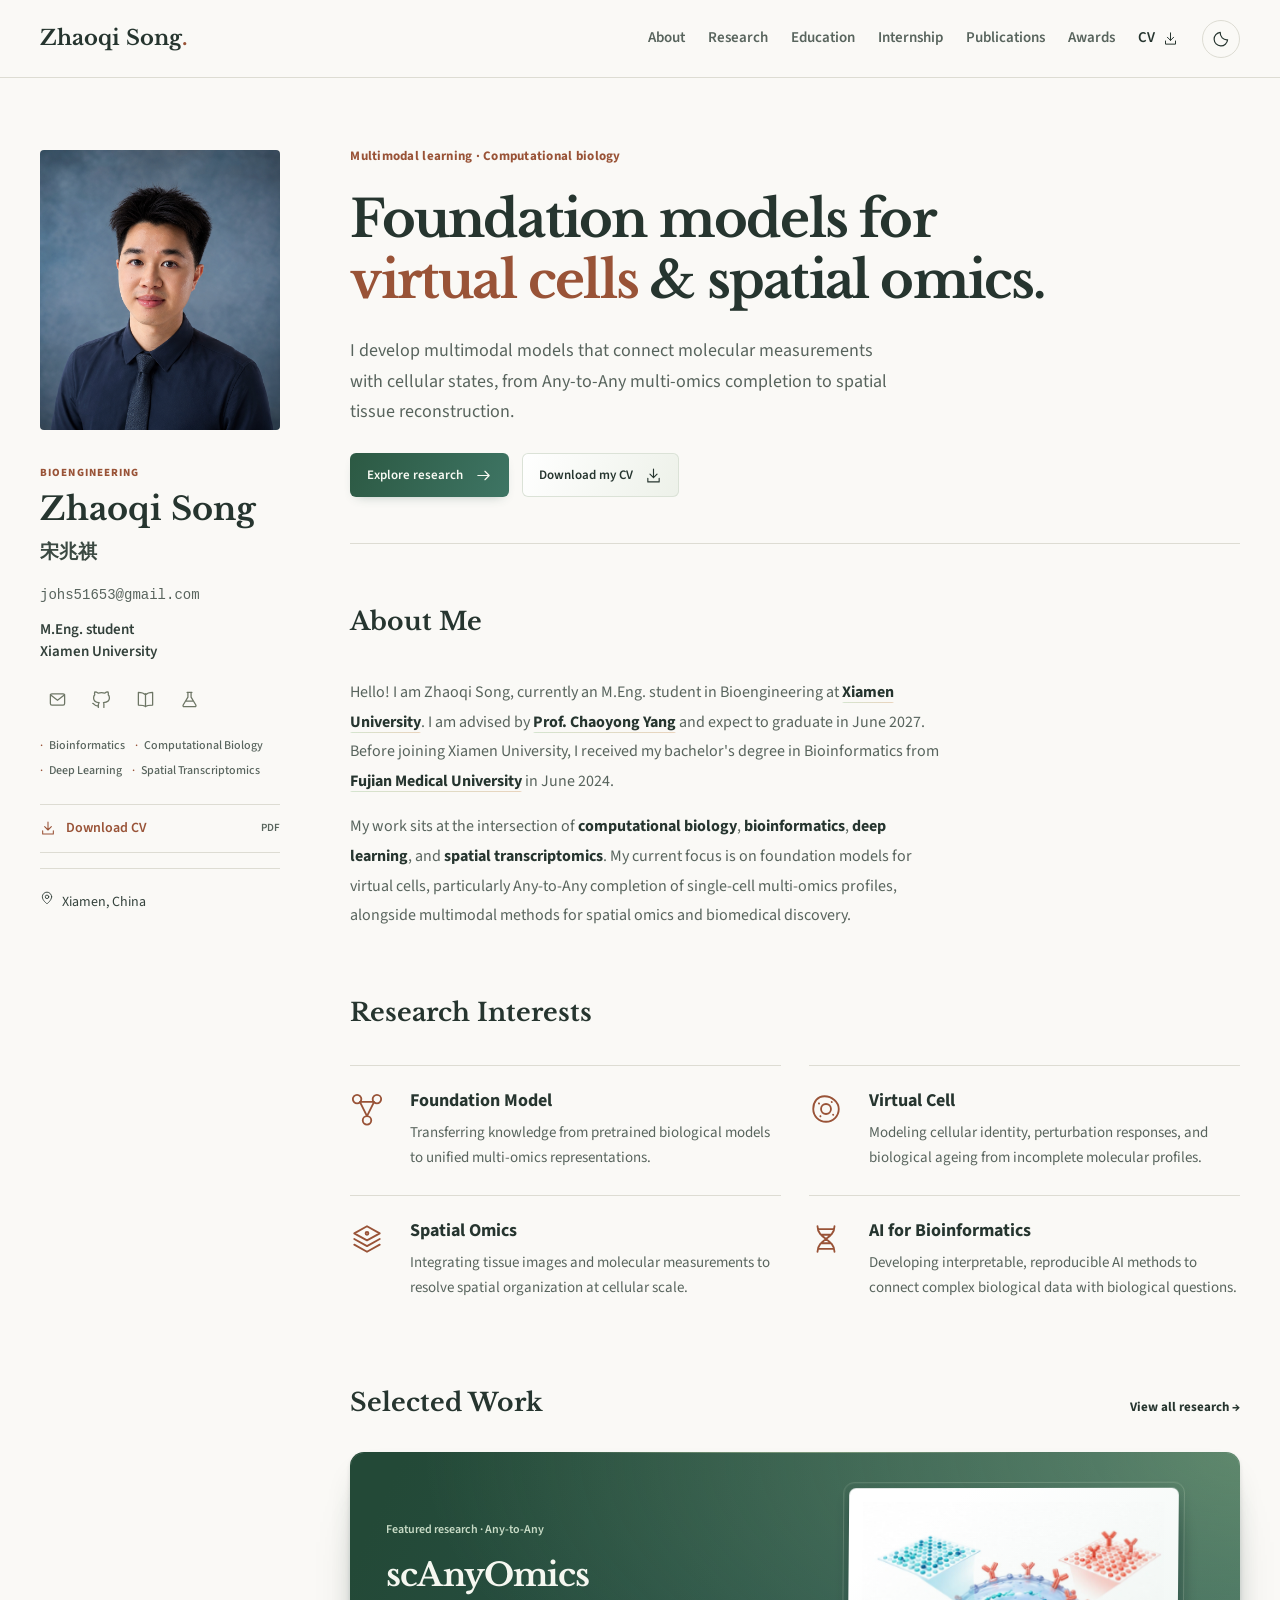
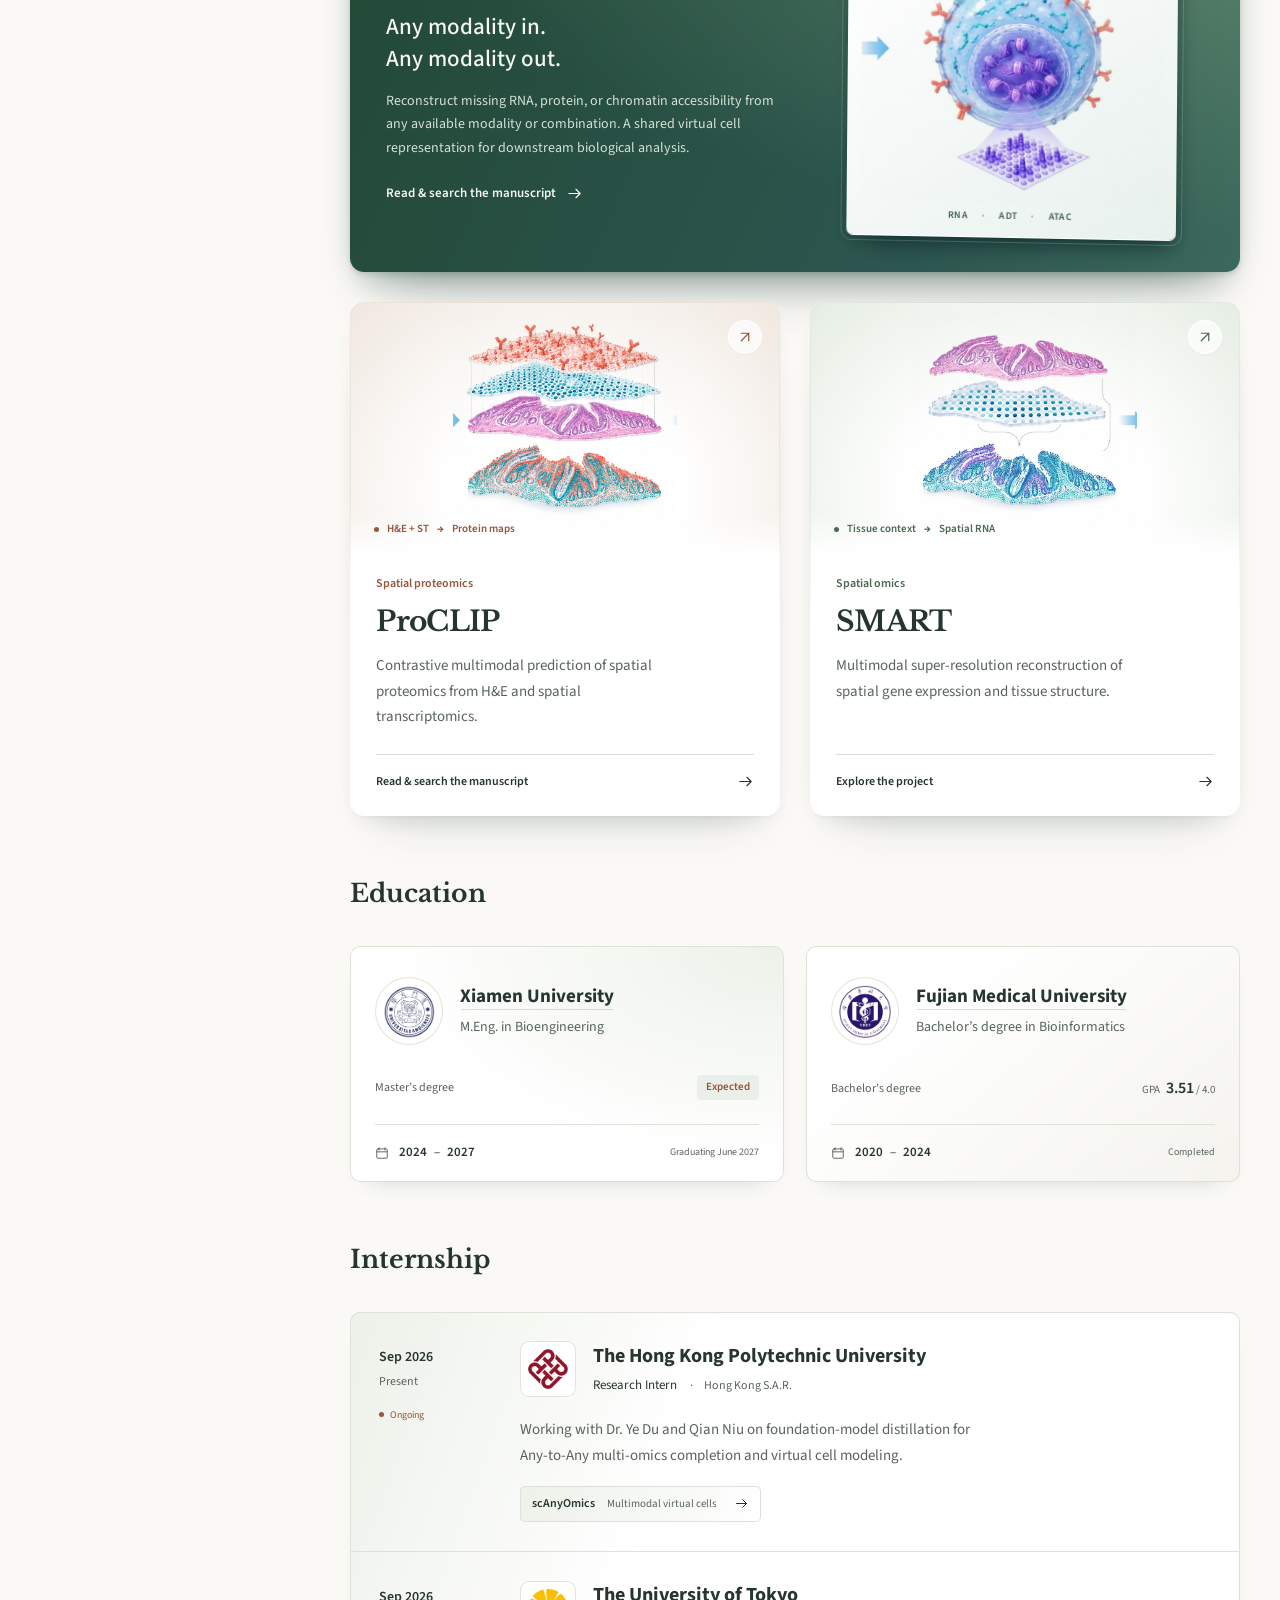
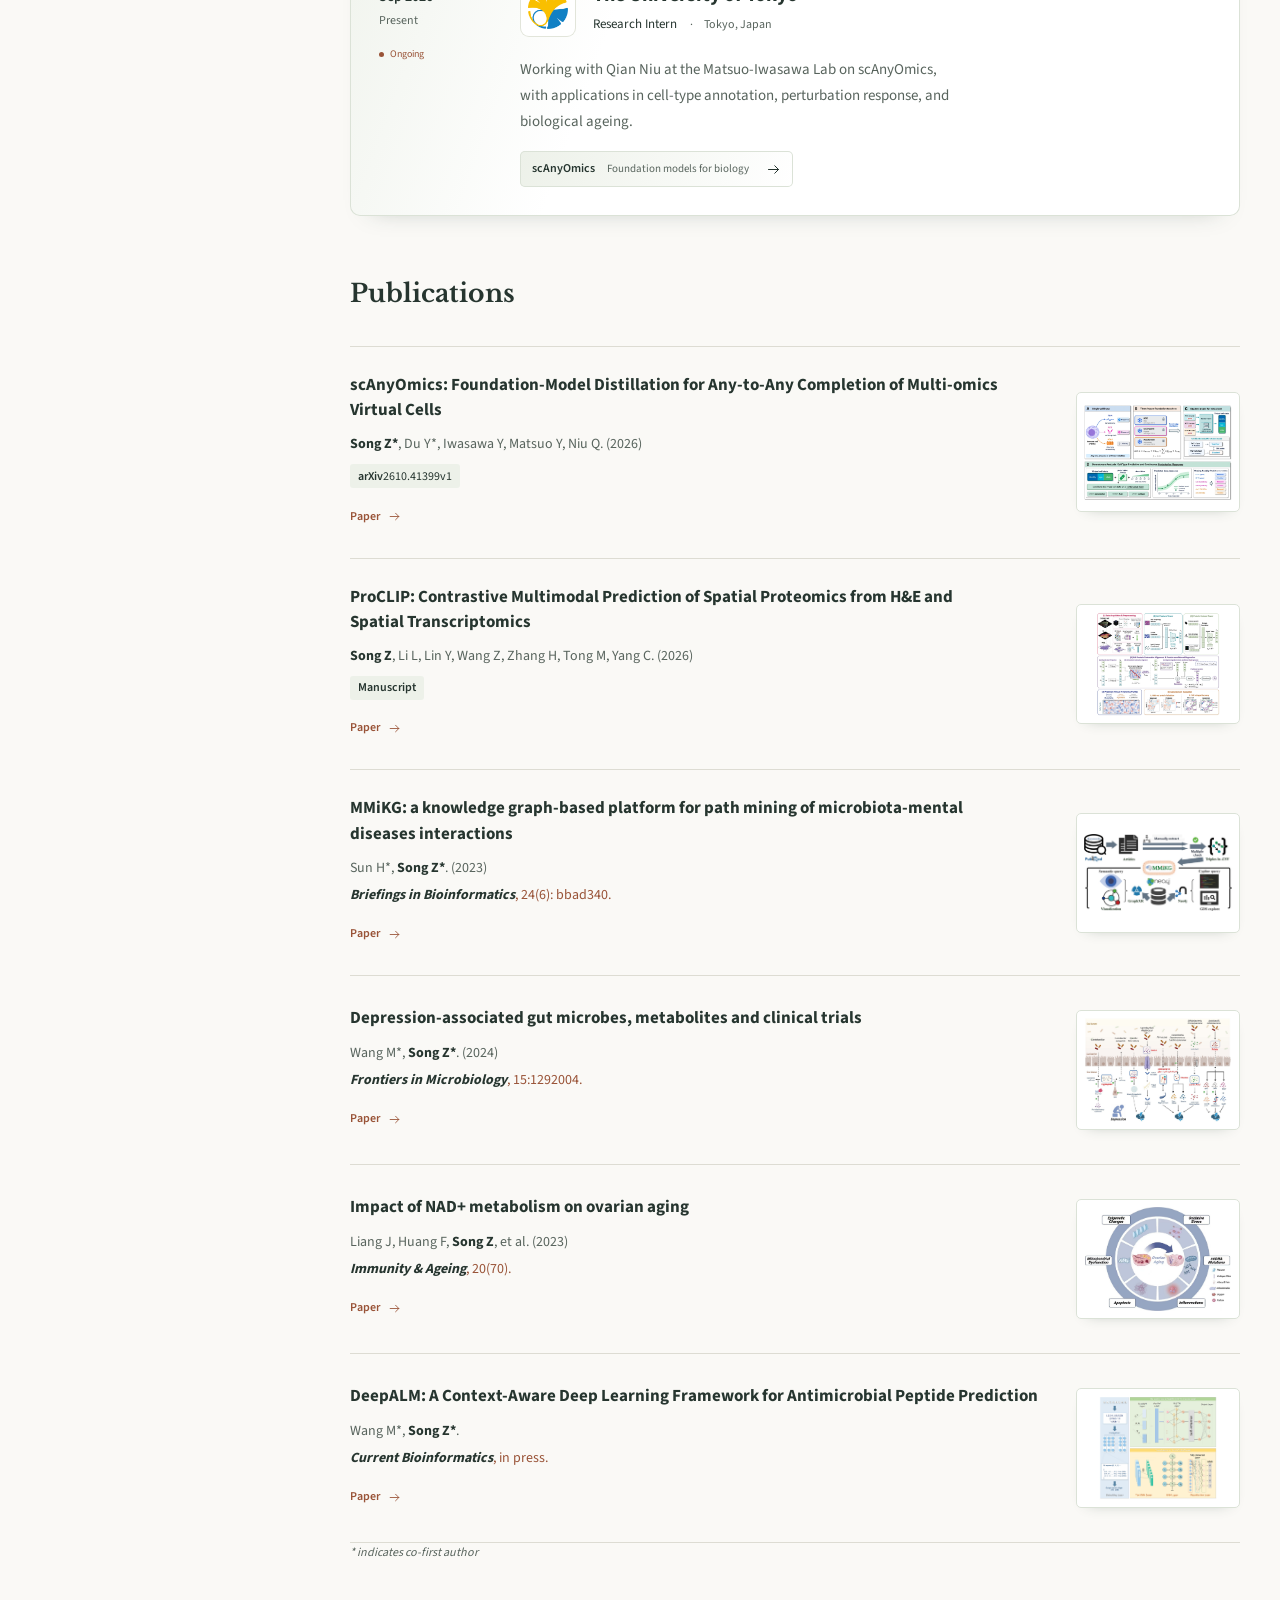
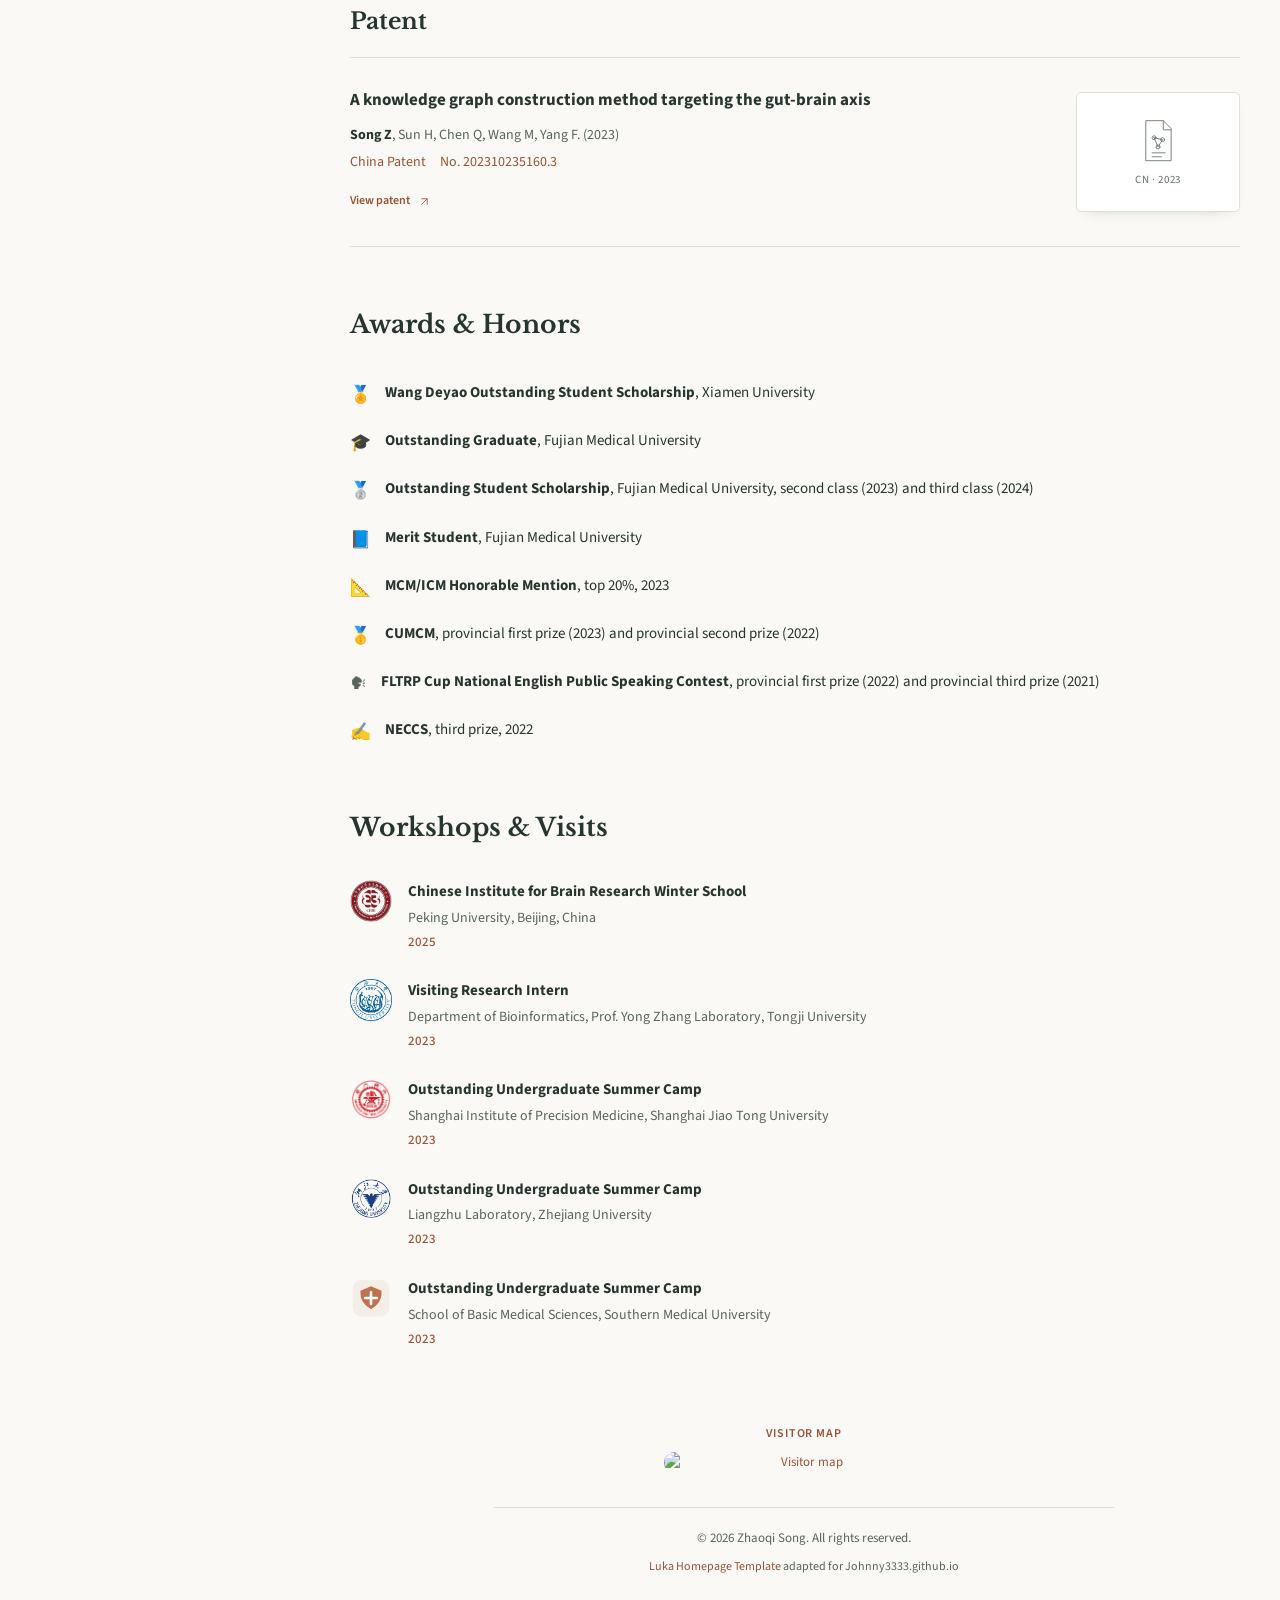
==== commit 8dafb523: "Add files via upload" ====
--- a/index.html
+++ b/index.html
@@ -161,9 +161,8 @@
                 <div class="pub-row"><div class="pub-content">
                   <div class="title">scAnyOmics: Foundation-Model Distillation for Any-to-Any Completion of Multi-omics Virtual Cells</div>
                   <div class="author"><strong>Song Z*</strong>, Du Y*, Iwasawa Y, Matsuo Y, Niu Q. (2026)</div>
-                  <div class="periodical"><em><strong>arXiv</strong></em><span class="arxiv-id"></span></div>
-                  <!-- Add the assigned arXiv identifier and Paper URL here when available. -->
-                  <div class="links"></div>
+                  <div class="periodical"><em><strong>arXiv</strong></em><span class="arxiv-id">2610.41399v1</span></div>
+                  <div class="links"><a href="https://arxiv.org/abs/2610.41399v1" target="_blank" rel="noopener">Paper <svg class="ui-icon" viewBox="0 0 24 24" aria-hidden="true"><path d="M4 12h16m-6-6 6 6-6 6"/></svg></a></div>
                 </div><button type="button" class="pub-thumb figure-zoom" aria-label="Enlarge scAnyOmics figure"><img src="assets/img/scanyomics-framework.webp" alt="scAnyOmics workflow: RNA, ADT and ATAC inputs, foundation-model distillation, multimodal fusion and downstream analysis" loading="lazy" width="1021" height="652"></button></div>
               </li>
               <li class="publication-preprint publication-proclip" id="publication-proclip">
--- a/assets/css/fonts.css
+++ b/assets/css/fonts.css
@@ -0,0 +1,42 @@
+@font-face {
+  font-family: 'Libre Baskerville';
+  font-style: normal;
+  font-weight: 700;
+  font-display: swap;
+  src: url(../fonts/font-0.ttf) format('truetype');
+}
+@font-face {
+  font-family: 'Source Sans 3';
+  font-style: normal;
+  font-weight: 400;
+  font-display: swap;
+  src: url(../fonts/font-1.ttf) format('truetype');
+}
+@font-face {
+  font-family: 'Source Sans 3';
+  font-style: normal;
+  font-weight: 500;
+  font-display: swap;
+  src: url(../fonts/font-2.ttf) format('truetype');
+}
+@font-face {
+  font-family: 'Source Sans 3';
+  font-style: normal;
+  font-weight: 600;
+  font-display: swap;
+  src: url(../fonts/font-3.ttf) format('truetype');
+}
+@font-face {
+  font-family: 'Source Sans 3';
+  font-style: normal;
+  font-weight: 700;
+  font-display: swap;
+  src: url(../fonts/font-4.ttf) format('truetype');
+}
+@font-face {
+  font-family: 'Source Sans 3';
+  font-style: normal;
+  font-weight: 800;
+  font-display: swap;
+  src: url(../fonts/font-5.ttf) format('truetype');
+}
--- a/assets/css/portfolio.css
+++ b/assets/css/portfolio.css
@@ -0,0 +1,585 @@
+/* Research portfolio refinement. Existing Luka type and accent are retained. */
+:root, [data-theme="light"] {
+  --luka-bg: #faf9f6;
+  --luka-text: #26352f;
+  --luka-secondary: #58645d;
+  --luka-accent: #995337;
+  --luka-border: #dddcd3;
+  --luka-footer-border: #dddcd3;
+  --paper-surface: #f4f3ee;
+  --paper-surface-strong: #fff;
+  --paper-wash: #eaf0e9;
+  --paper-rule: #cbd5c9;
+  --forest: #294d40;
+  --on-forest: #f5f7f0;
+  --z-nav: 20;
+  --z-menu: 30;
+}
+[data-theme="dark"] {
+  --luka-bg: #171e1b;
+  --luka-text: #eef0e8;
+  --luka-secondary: #b2beb4;
+  --luka-accent: #e4a17e;
+  --luka-border: #3e4a42;
+  --luka-footer-border: #3e4a42;
+  --paper-surface: #202a24;
+  --paper-surface-strong: #263129;
+  --paper-wash: #2c3b30;
+  --paper-rule: #526450;
+  --forest: #294d40;
+  --on-forest: #f5f7f0;
+}
+html { scroll-padding-top: 96px; }
+body.theme-luka, body.theme-luka.research-page { background: var(--luka-bg); }
+body.theme-luka { font-size: 17px; line-height: 1.65; }
+button, input { font-family: inherit; }
+button, a { -webkit-tap-highlight-color: transparent; }
+body.theme-luka a:hover { filter: none; }
+body.theme-luka :is(a,button,input,[tabindex]):focus-visible { outline: 2px solid var(--luka-accent); outline-offset: 5px; }
+body.theme-luka :is(h1,h2,h3) { text-wrap: balance; }
+body.theme-luka p { text-wrap: pretty; }
+.ui-icon { width: 22px; height: 22px; display: inline-block; flex: 0 0 auto; fill: none; stroke: currentColor; stroke-width: 1.6; stroke-linecap: round; stroke-linejoin: round; vertical-align: middle; }
+.skip-link { position: fixed; top: -100px; left: 20px; z-index: 40; padding: 10px 20px; background: var(--paper-surface-strong); }
+.skip-link:focus { top: 10px; }
+body.theme-luka .top-nav { height: 78px; background: var(--luka-bg); backdrop-filter: none; z-index: var(--z-nav); border-bottom: 1px solid var(--luka-border); }
+body.theme-luka .nav-container { max-width: 1380px; padding: 0 40px; }
+body.theme-luka .nav-container { height: 100%; flex-direction: row; }
+body.theme-luka .nav-left a { font-size: 21px; white-space: nowrap; }
+.brand-dot { color: var(--luka-accent); }
+body.theme-luka .nav-right { gap: 24px; }
+body.theme-luka .nav-right { flex-direction: row; align-items: center; }
+body.theme-luka .nav-links { gap: 23px; flex-wrap: nowrap; }
+body.theme-luka .nav-links a { color: var(--luka-secondary); font-size: 15px; font-weight: 600; white-space: nowrap; }
+body.theme-luka .nav-links a[aria-current="page"] { color: var(--luka-accent); }
+body.theme-luka .nav-links a[aria-current="page"]::after { transform: scaleX(1); }
+body.theme-luka .nav-links .nav-cv { display: inline-flex; align-items: center; gap: 8px; color: var(--luka-text); }
+.nav-cv .ui-icon { width: 15px; height: 15px; }
+body.theme-luka .theme-toggle { display: inline-flex; justify-content: center; align-items: center; width: 38px; height: 38px; border: 1px solid var(--luka-border); background: transparent; border-radius: 50%; color: var(--luka-text); box-shadow: none; }
+.theme-toggle .ui-icon { width: 18px; height: 18px; }
+.theme-sun { display: none; }
+[data-theme="dark"] .theme-moon { display: none; }
+[data-theme="dark"] .theme-sun { display: block; }
+.menu-toggle { display: none; }
+body.theme-luka .wrapper { width: min(1300px,calc(100% - 80px)); max-width: 1300px; margin: 0 auto; padding: 0; gap: clamp(44px,5.5vw,88px); display: flex; }
+body.theme-luka .wrapper { flex-direction: row; }
+body.theme-luka .sidebar { width: 240px; flex: 0 0 240px; top: 108px; margin: 0; padding-top: 42px; }
+body.theme-luka .sidebar { z-index: auto; }
+body.theme-luka .profile-card { padding: 0; }
+body.theme-luka .content { min-width: 0; flex: 1; width: auto; max-width: none; padding: 146px 0 0; }
+body.theme-luka .image.avatar { display: block; width: 100%; margin-bottom: 25px; }
+body.theme-luka .image.avatar img { width: 100%; height: 280px; border-radius: 4px; box-shadow: none; }
+body.theme-luka .profile-kicker { font-size: 11px; letter-spacing: .1em; }
+body.theme-luka .site-name { font-size: 32px; margin: 10px 0; }
+body.theme-luka .site-name { white-space: nowrap; }
+body.theme-luka .site-name::after { display: none; }
+body.theme-luka .site-name-cn { font-size: 19px; margin-bottom: 16px; }
+body.theme-luka .site-email { margin: 10px 0 12px; font-size: 14px; }
+body.theme-luka .profile-role { font-size: 15px; margin: 0; }
+body.theme-luka .social-icons { margin: 20px 0; gap: 10px; }
+body.theme-luka .social-icons a { width: 34px; height: 34px; background: transparent; border: 0; border-radius: 0; color: var(--luka-secondary); }
+body.theme-luka .social-icons a:hover { color: var(--luka-accent); transform: translateY(-2px); }
+body.theme-luka .social-icons .ui-icon { width: 19px; height: 19px; }
+body.theme-luka .profile-focus { gap: 7px 10px; margin: 0 0 24px; }
+body.theme-luka .profile-focus span { border: 0; padding: 0; background: transparent; font-size: 12px; color: var(--luka-secondary); line-height: 1.5; }
+body.theme-luka .profile-focus span { min-height: 0; font-weight: 500; }
+body.theme-luka .profile-focus span::before { content: "·"; margin-right: 6px; color: var(--luka-accent); }
+.profile-cv { display: flex; align-items: center; gap: 10px; padding: 12px 0; border-top: 1px solid var(--luka-border); border-bottom: 1px solid var(--luka-border); font-size: 14px; font-weight: 600; }
+.profile-cv .ui-icon { width: 16px; height: 16px; }
+.profile-cv span { margin-left: auto; color: var(--luka-secondary); font-size: 11px; }
+body.theme-luka .profile-meta { margin-top: 15px; font-size: 12px; }
+body.theme-luka .profile-meta li { justify-content: flex-start; gap: 8px; }
+body.theme-luka .profile-meta .ui-icon { width: 14px; height: 14px; }
+body.theme-luka .home-hero { padding: 0 0 46px; border: 0; border-bottom: 1px solid var(--luka-border); background: none; border-radius: 0; box-shadow: none; min-height: 0; margin-bottom: 44px; }
+body.theme-luka .hero-kicker { margin: 0 0 22px; font-size: 13px; letter-spacing: .02em; text-transform: none; color: var(--luka-accent); }
+body.theme-luka .home-hero h1 { margin: 0 0 25px; max-width: 860px; font-size: clamp(38px,4vw,58px); line-height: 1.19; letter-spacing: -.035em; font-weight: 700; }
+body.theme-luka .home-hero h1 em { font-style: normal; color: var(--luka-accent); }
+body.theme-luka .hero-copy { max-width: 60ch; font-size: 18px; line-height: 1.7; margin: 0; color: var(--luka-secondary); }
+body.theme-luka .hero-actions { gap: 16px 30px; margin-top: 25px; }
+body.theme-luka .hero-actions a { font-size: 14px; }
+.hero-actions .ui-icon { width: 16px; height: 16px; margin-left: 5px; }
+body.theme-luka .section { margin-bottom: 60px; scroll-margin-top: 112px; }
+body.theme-luka .section-title { font-size: 25px; margin-bottom: 25px; line-height: 1.4; }
+body.theme-luka .section-title::after { display: none; }
+body.theme-luka .about-copy { display: block; padding: 0; max-width: 74ch; }
+body.theme-luka .about-feature { padding-left: 0; }
+body.theme-luka .about-copy p { font-size: 16px !important; line-height: 1.85 !important; margin: 0 0 16px !important; color: var(--luka-secondary) !important; }
+body.theme-luka .about-copy p:last-child { margin-bottom: 0 !important; }
+body.theme-luka .about-copy a { color: var(--luka-text); text-decoration: underline; text-decoration-color: var(--luka-border); text-underline-offset: 3px; }
+body.theme-luka .research-board { gap: 0 28px; border: 0; }
+body.theme-luka .research-board article { display: flex; gap: 18px; padding: 24px 0; min-height: 0; background: none; border: 0; border-top: 1px solid var(--luka-border); }
+body.theme-luka .research-board .interest-symbol { flex: 0 0 42px; color: var(--luka-accent); padding-top: 2px; }
+.interest-symbol .ui-icon { width: 34px; height: 34px; stroke-width: 1.3; }
+body.theme-luka .research-board h3 { font-size: 18px; margin: 0 0 9px; font-weight: 650; }
+body.theme-luka .research-board p { font-size: 15px; line-height: 1.65; }
+body.theme-luka .section-heading-row { align-items: baseline; gap: 20px; }
+body.theme-luka .section-heading-row > a { font-size: 13px; white-space: nowrap; }
+body.theme-luka .highlight-list { border: 0; gap: 30px; isolation: isolate; }
+body.theme-luka .highlight-list a { padding: 0; min-height: 0; border: 0; }
+body.theme-luka .highlight-list .work-card {
+  --work-edge: rgba(60,80,64,.16);
+  --work-glint: rgba(176,195,163,.92);
+  --shine-x: 50%; --shine-y: 30%;
+  position: relative; min-width: 0; border-radius: 14px;
+  box-shadow: 0 2px 3px #16312406, 0 12px 26px -12px #16312423, 0 30px 48px -34px #16312436;
+  transition: transform .4s cubic-bezier(.16,1,.3,1), box-shadow .4s, background .4s;
+}
+body.theme-luka .highlight-list .work-card::after {
+  content: ""; position: absolute; inset: 0; border-radius: inherit;
+  pointer-events: none; z-index: 2;
+  box-shadow: inset 0 0 0 1px var(--work-edge), inset 0 1px 0 #ffffff65;
+  background: radial-gradient(380px circle at var(--shine-x) var(--shine-y), var(--work-glint), transparent 72%) border-box;
+  border: 1px solid transparent;
+  -webkit-mask: linear-gradient(#fff 0 0) padding-box, linear-gradient(#fff 0 0);
+  -webkit-mask-composite: xor; mask-composite: exclude;
+  opacity: .65; transition: opacity .35s;
+}
+body.theme-luka .highlight-list .highlight-featured {
+  --work-edge: rgba(217,235,200,.3); --work-glint: #dfebbd;
+  display: grid; grid-template-columns: 1.03fr 1fr; gap: 32px; padding: 36px;
+  border: 0; border-radius: 14px;
+  background: radial-gradient(ellipse at 100% 0%, #a8ce9460, transparent 65%), linear-gradient(115deg,#234937 5%,#2c5650 70%,#3c695c);
+  color: var(--on-forest);
+  box-shadow: 0 3px 5px #122c2020, 0 18px 32px -14px #183b3055, 0 36px 56px -34px #17362d70;
+}
+.feature-copy { align-self: center; }
+body.theme-luka .highlight-list .work-category { margin: 0 0 15px; font-size: 12px; font-weight: 600; color: var(--luka-accent); }
+body.theme-luka .highlight-list .highlight-featured .work-category { color: #c8dbc6; }
+body.theme-luka .highlight-featured strong { font-family: "Libre Baskerville",Georgia,serif; color: var(--on-forest); font-size: clamp(25px,2.5vw,33px); letter-spacing: -.03em; }
+body.theme-luka .highlight-featured h3 { color: var(--on-forest); font-size: 23px; line-height: 1.35; margin: 16px 0; font-weight: 500; text-wrap: initial; }
+body.theme-luka .highlight-featured p { font-size: 14px; color: #d6e1d5; line-height: 1.7; }
+body.theme-luka .highlight-list .work-link { margin: 22px 0 0; font-size: 13px; color: var(--luka-text); font-weight: 600; display: flex; gap: 10px; align-items: center; }
+body.theme-luka .highlight-list .highlight-featured .work-link { color: var(--on-forest); }
+.work-link .ui-icon { width: 17px; height: 17px; transition: transform .2s; }
+.highlight-list a:hover .work-link .ui-icon { transform: translateX(4px); }
+.feature-art {
+  position: relative; align-self: center; background: #fff; border-radius: 7px; padding: 10px;
+  transform: perspective(900px) rotateY(-3deg) rotateZ(.5deg);
+  box-shadow: 0 1px 0 #fff, 0 7px 15px #071e2545, 7px 18px 24px -15px #061f20a0;
+  transition: transform .5s cubic-bezier(.16,1,.3,1), box-shadow .5s;
+}
+.feature-art::before { content:""; position:absolute; inset: -6px; border: 1px solid #d9e6cc35; border-radius: 11px; pointer-events:none; }
+.feature-art img { width: 100%; display: block; }
+.feature-art.feature-art--cell { width:min(100%,330px); padding:14px 14px 12px; justify-self:center; background:linear-gradient(145deg,#fff 15%,#e8f1ed); }
+.feature-cell-crop { width:100%; aspect-ratio:1; overflow:hidden; mix-blend-mode:multiply; }
+.feature-cell-crop img { width:300%; height:100%; max-width:none; object-fit:fill; transform:translateX(-66.666667%); }
+body.theme-luka .highlight-list .feature-art-caption { margin:4px 0 0; display:flex; justify-content:center; align-items:center; gap:14px; color:#426051; font-size:10px; font-weight:600; letter-spacing:.03em; }
+body.theme-luka .highlight-list .feature-art-caption span { margin:0; display:inline; color:#84998a; font-size:inherit; }
+.work-thumb { height: 180px; background: #fff; border: 1px solid var(--luka-border); border-radius: 4px; margin-bottom: 20px; padding: 10px; overflow: hidden; }
+.work-thumb img { width: 100%; height: 100%; object-fit: contain; transition: transform .3s; }
+.work-secondary:hover .work-thumb img { transform: scale(1.035); }
+body.theme-luka .highlight-list .work-secondary {
+  --project-accent: #96563a; --project-wash: #f0e7df;
+  --work-glint: #bc9575;
+  display: flex; flex-direction: column;
+  overflow: hidden; background: var(--paper-surface-strong);
+}
+body.theme-luka .highlight-list .work-smart { --project-accent: #4b6853; --project-wash: #e5ede3; --work-glint: #83a180; }
+.work-visual {
+  position: relative; display: grid; place-items: center; height: 252px;
+  background: radial-gradient(ellipse at 50% 75%, #fff 38%,var(--project-wash) 100%);
+  overflow: hidden; isolation: isolate;
+}
+.work-visual::after { content:""; position:absolute; bottom:0; left:0; right:0; height:40px; background: linear-gradient(transparent,var(--paper-surface-strong)); pointer-events:none; }
+.work-visual-slice {
+  position: relative; width: 224px; height: 224px; overflow: hidden;
+  transform: translateY(-5px); mix-blend-mode: multiply;
+  transition: transform .6s cubic-bezier(.16,1,.3,1);
+}
+.work-visual-slice img { display: block; width: 672px; height: 224px; max-width: none; }
+.work-proclip .work-visual-slice img { transform: translateX(-33.333333%); }
+.work-smart .work-visual-slice img { transform: translateX(0); }
+body.theme-luka .highlight-list .work-open {
+  position: absolute; top:18px; right:18px; width:34px; height:34px;
+  display:grid; place-items:center; color:var(--project-accent);
+  border-radius:50%; background:#ffffffba;
+  box-shadow: 0 1px 2px #25362b0c, inset 0 0 0 1px #ffffffd0;
+  margin:0; transition: background .3s, color .3s, transform .3s;
+}
+.work-open .ui-icon { width:18px; height:18px; }
+body.theme-luka .highlight-list .visual-caption {
+  position:absolute; left:24px; bottom:16px; z-index:1;
+  color:var(--project-accent); font-size:11px; font-weight:600;
+  display:flex; align-items:center; gap:8px; margin:0; white-space:nowrap;
+}
+.highlight-list .visual-caption span { display:inline !important; color:inherit !important; font-size:inherit !important; margin:0 !important; }
+.visual-caption::before { content:""; width:5px; height:5px; border-radius:50%; background:currentColor; }
+.work-body { flex:1; display:flex; flex-direction:column; padding:20px 26px 25px; }
+body.theme-luka .work-secondary strong { font-size: 28px; font-family: "Libre Baskerville",Georgia,serif; line-height:1.25; letter-spacing:-.025em; }
+body.theme-luka .work-secondary p { font-size: 15px; max-width: 42ch; margin:14px 0 24px; line-height:1.7; }
+body.theme-luka .highlight-list .work-secondary .work-category { color:var(--project-accent); font-size:12px; margin-bottom:10px; }
+body.theme-luka .highlight-list .work-secondary .work-link { margin-top:auto; padding-top:17px; border-top:1px solid var(--luka-border); font-size:12px; justify-content:space-between; gap:16px; }
+[data-theme="dark"] body.theme-luka .highlight-list .work-secondary { --project-accent:#dca88d; --project-wash:#d9d5ca; --work-edge:#88948645; }
+[data-theme="dark"] body.theme-luka .highlight-list .work-smart { --project-accent:#b0c7a6; --project-wash:#cbd8c5; }
+[data-theme="dark"] .work-visual { background:radial-gradient(ellipse at 50% 65%,#fcfcf8 40%,var(--project-wash) 100%); }
+[data-theme="dark"] .work-visual::after { display:none; }
+[data-theme="dark"] body.theme-luka .highlight-list .visual-caption { color:#3e5948; }
+[data-theme="dark"] body.theme-luka .highlight-list .work-proclip .visual-caption { color:#875335; }
+[data-theme="dark"] body.theme-luka .highlight-list .work-open { color:#405e49; }
+body.theme-luka .highlight-list .work-card:focus-visible {
+  transform: translateY(-5px); outline:2px solid var(--luka-accent); outline-offset:5px;
+  box-shadow: 0 7px 12px #16312412, 0 26px 46px -14px #16312438;
+}
+body.theme-luka .highlight-list .work-card:focus-visible::after { opacity:1; }
+@media (hover:hover) and (pointer:fine) {
+  body.theme-luka .highlight-list .work-card:hover { transform: translateY(-6px); box-shadow: 0 7px 12px #16312410, 0 24px 44px -14px #16312438, 0 40px 60px -36px #16312446; }
+  body.theme-luka .highlight-list .highlight-featured:hover { background: radial-gradient(ellipse at 100% 0%,#bedaa268,transparent 65%), linear-gradient(115deg,#285440 5%,#305e55 70%,#477665); box-shadow: 0 7px 12px #122c2029, 0 24px 42px -10px #183b3060, 0 48px 70px -38px #17362d80; }
+  .work-card:hover::after { opacity:1 !important; }
+  .highlight-featured:hover .feature-art { transform: perspective(900px) rotateY(0) rotateZ(0) translateY(-3px); box-shadow: 0 2px 1px #fff, 0 12px 23px #071e2555, 9px 24px 30px -16px #061f2080; }
+  .work-secondary:hover .work-visual-slice { transform: translateY(-9px) scale(1.035); }
+  body.theme-luka .highlight-list .work-secondary:hover .work-open { background:var(--project-accent); color:#fff; transform:rotate(-5deg); }
+  [data-theme="dark"] body.theme-luka .highlight-list .work-secondary:hover .work-open { color:#26352f; }
+}
+body.theme-luka #education .section-body, body.theme-luka #internship .section-body { max-width: none; gap: 26px; }
+body.theme-luka .education-item, body.theme-luka .internship-item { grid-template-columns: 58px minmax(0,1fr); gap: 22px; }
+body.theme-luka #education .institution-logo, body.theme-luka #internship .institution-logo { width: 54px; height: 54px; }
+body.theme-luka #education .exp-title, body.theme-luka #internship .exp-title { font-size: 17px; }
+body.theme-luka #internship .exp-detail, body.theme-luka #education .exp-detail { font-size: 15px; }
+body.theme-luka .publications ol.bibliography { display: block; }
+body.theme-luka .publications ol.bibliography li { padding: 22px 0; border: 0; border-top: 1px solid var(--luka-border); border-radius: 0; box-shadow: none; background: none; }
+body.theme-luka .pub-row { padding: 0; display: grid; grid-template-columns: minmax(0,1fr) 150px; gap: 25px; }
+body.theme-luka .pub-content .title { font-size: 17px; line-height: 1.5; }
+body.theme-luka .pub-content .author, body.theme-luka .pub-content .periodical { font-size: 14px; }
+body.theme-luka .pub-content .links a { border-radius: 0; border: 0; background: none; padding: 0; min-height: 28px; }
+body.theme-luka .pub-thumb { width: 150px; height: 110px; max-width: 150px; margin-top: 0; border: 0; border-radius: 2px; background: white; }
+body.theme-luka .pub-thumb img { padding: 6px; }
+body.theme-luka .awards-grid { gap: 12px; }
+body.theme-luka .award-item { gap: 14px; align-items: flex-start; }
+body.theme-luka .award-text { font-size: 15px; }
+body.theme-luka .award-icon { font-size: 17px; }
+body.theme-luka .visit-list { gap: 24px; }
+body.theme-luka .visit-item .institution-logo { width: 42px; height: 42px; object-fit: contain; }
+body.theme-luka .page-footer { width: min(1300px,calc(100% - 80px)); margin: 0 auto; padding: 12px 0 38px 328px; }
+body.theme-luka .visitor-card--inline { max-width: 280px; margin-bottom: 25px; border: 0; padding: 0; background: none; }
+body.theme-luka .visitor-card-title { font-size: 12px; }
+body.theme-luka .back-to-top { background: var(--forest); box-shadow: none; z-index: 10; }
+.back-to-top .ui-icon { width: 18px; height: 18px; }
+/* Research: the source artwork provides a visual introduction to the projects. */
+body.theme-luka .research-shell { width: min(1240px,calc(100% - 80px)); padding: 144px 0 80px; }
+body.theme-luka .research-hero { grid-template-columns: .85fr 1.5fr; gap: 26px 60px; margin-bottom: 44px; padding-bottom: 36px; }
+body.theme-luka .research-hero > p { text-transform: none; letter-spacing: 0; }
+body.theme-luka .research-hero h1 { font-size: clamp(48px,6vw,78px); line-height: 1.1; }
+body.theme-luka .research-hero strong { font-size: 23px; font-weight: 600; }
+body.theme-luka .research-hero span { font-size: 16px; line-height: 1.75; }
+.research-overview { margin-bottom: 42px; }
+.overview-heading { display: flex; align-items: baseline; justify-content: space-between; gap: 20px; margin-bottom: 20px; }
+.overview-heading h2 { font-family: "Libre Baskerville",Georgia,serif; font-size: 23px; margin: 0; }
+.overview-heading p { margin: 0; font-size: 14px; color: var(--luka-secondary); }
+.research-overview figure { margin: 0; }
+.figure-zoom { display: block; width: 100%; padding: 20px 14px 10px; background: white; border: 1px solid var(--luka-border); border-bottom: 0; border-radius: 5px 5px 0 0; cursor: zoom-in; }
+.figure-zoom img { width: 100%; height: auto; display: block; }
+.overview-labels { display: grid; grid-template-columns: repeat(3,minmax(0,1fr)); border: 1px solid var(--luka-border); border-top: 0; border-radius: 0 0 5px 5px; overflow: hidden; }
+.overview-labels a { display: flex; flex-direction: column; padding: 18px 24px 22px; border-top: 2px solid var(--paper-rule); background: var(--paper-surface); }
+.overview-labels a + a { border-left: 1px solid var(--luka-border); }
+.overview-labels a:hover { background: var(--paper-wash); }
+.overview-labels span { color: var(--luka-secondary); font-size: 12px; }
+.overview-labels strong { font-size: 23px; margin: 3px 0; }
+.overview-labels small { color: var(--luka-secondary); font-size: 13px; }
+.project-jump { display: flex; gap: 12px 28px; flex-wrap: wrap; padding: 14px 0; border-top: 1px solid var(--luka-border); border-bottom: 1px solid var(--luka-border); }
+.project-jump a { font-size: 14px; font-weight: 600; }
+body.theme-luka .research-project { grid-template-columns: 45px 152px minmax(0,1fr); gap: 25px; padding: 54px 0 60px; }
+body.theme-luka .project-index { font-size: 25px; }
+body.theme-luka .project-meta p { font-size: 13px; line-height: 1.7; }
+.project-read { display: inline-flex; gap: 6px; font-size: 13px; line-height: 1.5; margin-top: 12px; }
+.project-read .ui-icon { width: 14px; height: 14px; }
+body.theme-luka .project-main h2 { font-size: clamp(26px,3vw,38px); line-height: 1.25; max-width: 920px; }
+body.theme-luka .project-affiliation { font-size: 15px; margin-top: 16px; }
+.project-lead { font-size: 18px; color: var(--luka-text); line-height: 1.8; max-width: 72ch; }
+.any-to-any { display: flex; gap: 20px; align-items: center; justify-content: space-between; padding: 24px 28px; background: var(--paper-wash); border-radius: 4px; margin: 28px 0; }
+.any-to-any div { display: flex; flex-direction: column; }
+.any-to-any span { font-size: 12px; color: var(--luka-secondary); margin-bottom: 5px; }
+.any-to-any strong { font-size: clamp(17px,1.8vw,23px); }
+.any-to-any small { font-size: 12px; color: var(--luka-secondary); margin-top: 5px; }
+.any-to-any > .ui-icon { color: var(--luka-accent); width: 28px; height: 28px; }
+body.theme-luka .project-points { border: 0; gap: 0 30px; margin-top: 26px; }
+body.theme-luka .project-point { min-height: 0; background: none; border: 0; border-top: 1px solid var(--luka-border); padding: 21px 0; }
+body.theme-luka .project-point h3 { font-size: 13px; margin: 0 0 12px; letter-spacing: 0; }
+body.theme-luka .project-point p { font-size: 15px; line-height: 1.75; }
+.text-link { display: inline-flex; align-items: center; gap: 12px; font-size: 14px; font-weight: 600; margin-top: 8px; }
+.text-link .ui-icon { width: 17px; height: 17px; }
+body.theme-luka .project-evidence { margin: 6px 0 0; }
+body.theme-luka .project-evidence img { max-height: 650px; padding: 12px; border-radius: 4px; background: white; }
+/* The manuscript reader is shared by scAnyOmics and ProCLIP. */
+body.theme-luka .paper-shell { width: min(1360px,calc(100% - 80px)); padding: 124px 0 60px; }
+.paper-hero { padding: 40px 0 46px; gap: 70px; border: 0; border-bottom: 1px solid var(--luka-border); border-radius: 0; background: none; box-shadow: none; min-height: 0; grid-template-columns: minmax(0,1fr) 205px; }
+.paper-hero::before { display: none; }
+.paper-hero, .paper-workspace { animation: none; }
+.paper-kicker { font-size: 12px; letter-spacing: 0; text-transform: none; margin-bottom: 20px; }
+.paper-hero h1 { font-size: clamp(34px,4.6vw,62px); letter-spacing: -.035em; line-height: 1.15; overflow-wrap: anywhere; }
+.paper-hero h1 span { max-width: 800px; font-size: clamp(20px,2.1vw,29px); line-height: 1.4; font-weight: 500; letter-spacing: -.01em; }
+.paper-authors { margin-top: 22px; font-size: 15px; }
+.paper-authors small { display: inline-block; margin-top: 6px; font-size: 12px; }
+.paper-meta { gap: 5px 20px; margin-top: 18px; }
+.paper-meta li { padding: 0; border: 0; background: none; font-size: 12px; letter-spacing: 0; }
+.paper-actions { margin-top: 26px; }
+.paper-button { border-radius: 4px; min-height: 45px; font-size: 14px; padding: 9px 18px; }
+.paper-button .ui-icon { width: 17px; height: 17px; }
+.paper-button--primary { background: var(--forest); border-color: var(--forest); color: var(--on-forest) !important; }
+.paper-button:hover { background: var(--paper-wash); }
+.paper-button--primary:hover { background: #1f4134; }
+.paper-cover { transform: none; }
+.paper-cover img { box-shadow: 4px 5px 0 var(--luka-border); border: 1px solid var(--luka-border); border-radius: 0; }
+.paper-cover figcaption { font-size: 11px; }
+.paper-abstract { display: grid; grid-template-columns: 1fr 2fr; gap: 12px 55px; padding: 32px 0; border-bottom: 1px solid var(--luka-border); }
+.paper-abstract h2 { font-family: "Libre Baskerville",Georgia,serif; font-size: 23px; line-height: 1.5; margin: 0; }
+.paper-abstract p { margin: 0; font-size: 16px; color: var(--luka-secondary); max-width: 70ch; }
+.application-list { grid-column: 2; display: flex; flex-wrap: wrap; gap: 7px 20px; font-size: 13px; color: var(--luka-text); font-weight: 600; }
+.paper-abstract .muted-note { grid-column: 2; font-size: 12px; }
+.paper-workspace { border-radius: 6px; box-shadow: none; margin-top: 32px; grid-template-columns: minmax(300px,.75fr) minmax(0,1.5fr); }
+.paper-search-panel { background: var(--paper-surface); }
+.paper-search-head { padding: 25px 24px 18px; }
+.paper-search-head h2 { font-size: 22px; line-height: 1.4; }
+.paper-search-input { border-radius: 4px; padding-left: 14px; }
+.paper-search-input::placeholder { color: var(--luka-secondary); opacity: 1; }
+.paper-search-wrap { display: block; }
+.paper-search-wrap > .ui-icon { display: none; }
+.suggestion-chip { border-radius: 3px; color: var(--luka-accent); }
+.paper-results { max-height: 630px; padding: 8px 12px; }
+.paper-result { border-radius: 3px; margin: 4px 0; padding: 15px 12px; }
+.paper-result-section { font-size: 11px; }
+.paper-result:hover, .paper-result.is-active { transform: none; }
+.reader-tools { display: flex; align-items: center; gap: 8px; }
+.reader-tool .ui-icon { width: 17px; height: 17px; }
+.paper-frame { background: white; min-height: 700px; }
+.paper-page-preview { height: 760px; overflow-y: auto; padding: 18px; background: #e7e9e3; overscroll-behavior: contain; }
+.paper-page-preview img { display: block; width: 100%; height: auto; max-height: none; background: white; cursor: zoom-in; }
+.paper-page-preview p { color: #47534a; font-size: 12px; text-align: center; margin: 14px 0 0; }
+.reader-tool:disabled { opacity: .35; cursor: default; }
+#previousPage, #nextPage { font: 25px Georgia,serif; }
+.paper-note { border-radius: 0; box-shadow: none; background: none; border: 0; border-top: 1px solid var(--luka-border); margin-top: 32px; padding: 24px 0; }
+.paper-note h2 { font-size: 18px; }
+/* A dedicated CV destination keeps the actual file one click away. */
+.cv-shell { width: min(1120px,calc(100% - 80px)); margin: 0 auto; padding: 142px 0 48px; }
+.cv-hero { display: grid; grid-template-columns: 1.5fr 1fr; gap: 60px; align-items: center; padding-bottom: 44px; }
+.cv-kicker { font-size: 13px; color: var(--luka-accent); margin: 0 0 18px; }
+.cv-hero h1 { font-family: "Libre Baskerville",Georgia,serif; font-size: clamp(36px,4.5vw,58px); margin: 0 0 20px; line-height: 1.2; letter-spacing: -.03em; }
+.cv-intro { font-size: 17px; color: var(--luka-secondary); max-width: 48ch; }
+.cv-file-meta { font-size: 12px; color: var(--luka-secondary); margin-top: 14px; }
+.cv-summary { border-top: 1px solid var(--luka-border); border-bottom: 1px solid var(--luka-border); padding: 28px 0; }
+.cv-summary span { display: block; font-size: 13px; color: var(--luka-accent); }
+.cv-summary strong { display: block; font-size: 25px; margin-top: 8px; }
+.cv-summary p { margin: 6px 0 12px; }
+.cv-summary a { font-size: 14px; }
+.cv-preview { border: 1px solid var(--luka-border); border-radius: 4px; overflow: hidden; }
+.cv-preview iframe { width: 100%; height: 850px; display: block; border: 0; background: white; }
+.cv-page-images { padding: 24px; background: #e7e9e3; display: flex; flex-direction: column; gap: 24px; align-items: center; }
+.cv-page-images img { width: 100%; max-width: 850px; height: auto; display: block; background: white; cursor: zoom-in; }
+.cv-preview .reader-toolbar { font-size: 13px; }
+.cv-preview .reader-toolbar .ui-icon { width: 14px; height: 14px; margin-left: 5px; }
+.cv-preview-note { font-size: 13px; color: var(--luka-secondary); }
+.simple-footer { width: min(1120px,calc(100% - 80px)); margin: 0 auto 30px; border-top: 1px solid var(--luka-border); padding-top: 20px; font-size: 13px; color: var(--luka-secondary); display: flex; justify-content: space-between; }
+.simple-footer .ui-icon { width: 16px; height: 16px; }
+/* Native dialog supplies focus trapping, Escape, and return-to-trigger behavior. */
+.figure-dialog { border: 0; border-radius: 5px; padding: 42px 18px 16px; width: min(1360px,94vw); max-width: 94vw; max-height: 93vh; background: white; color: #26352f; }
+.figure-dialog::backdrop { background: #102119e6; }
+.figure-dialog img { max-width: 100%; max-height: 76vh; display: block; margin: auto; object-fit: contain; }
+.figure-dialog p { font-size: 12px; text-align: center; margin: 15px 0 0; }
+.figure-close { position: absolute; top: 3px; right: 7px; width: 38px; height: 38px; border: 0; background: none; color: #26352f; font-size: 30px; cursor: pointer; }
+.zoomable-image { transition: border-color .2s; }
+.zoomable-image:hover { border-color: var(--luka-accent) !important; }
+@keyframes intro-rise { from { transform: translateY(12px); opacity: .3; } to { transform: translateY(0); opacity: 1; } }
+.home-hero > * { animation: intro-rise .65s cubic-bezier(.16,1,.3,1) both; }
+.home-hero h1 { animation-delay: .05s; }
+.home-hero .hero-copy { animation-delay: .12s; }
+.home-hero .hero-actions { animation-delay: .18s; }
+@media (max-width: 1120px) {
+  body.theme-luka .nav-container { padding: 0 28px; }
+  body.theme-luka .nav-links { gap: 15px; }
+  body.theme-luka .nav-right { gap: 18px; }
+  body.theme-luka .wrapper { width: calc(100% - 56px); gap: 40px; }
+  body.theme-luka .sidebar { width: 205px; flex-basis: 205px; }
+  body.theme-luka .image.avatar img { height: 250px; }
+  body.theme-luka .profile-card { text-align: left; }
+  body.theme-luka .site-name { font-size: 29px; margin-left: 0; }
+  body.theme-luka .social-icons { justify-content: flex-start; }
+  body.theme-luka .profile-focus { justify-content: flex-start; }
+  body.theme-luka .highlight-list .highlight-featured { grid-template-columns: 1fr; }
+  .feature-art { display: block; width:100%; max-width:500px; justify-self:center; }
+  body.theme-luka .home-hero h1 { font-size: 43px; }
+  body.theme-luka .research-project { grid-template-columns: 30px 125px minmax(0,1fr); gap: 18px; }
+  body.theme-luka .page-footer { padding-left: 245px; }
+  .paper-hero { gap: 40px; }
+}
+@media (max-width: 900px) {
+  body.theme-luka .top-nav { height: 68px; }
+  body.theme-luka .nav-container { padding: 0 24px; }
+  body.theme-luka .nav-left a { font-size: 19px; }
+  body.theme-luka .nav-right { gap: 16px; }
+  .menu-toggle { display: flex; align-items: center; gap: 7px; color: var(--luka-text); border: 0; background: none; padding: 10px 0; font-size: 13px; cursor: pointer; }
+  .menu-toggle .ui-icon { width: 18px; height: 18px; }
+  body.theme-luka .nav-links { display: none; position: absolute; top: 67px; left: 0; right: 0; background: var(--luka-bg); border-bottom: 1px solid var(--luka-border); padding: 14px 24px 22px; z-index: var(--z-menu); grid-template-columns: repeat(2,1fr); gap: 4px 20px; }
+  body.theme-luka .nav-links.is-open { display: grid; }
+  body.theme-luka .nav-links a { padding: 9px 0; width: fit-content; }
+  body.theme-luka .wrapper { width: calc(100% - 48px); gap: 34px; }
+  body.theme-luka .sidebar { width: 180px; flex-basis: 180px; position: static; padding-top: 116px; }
+  body.theme-luka .image.avatar img { height: 220px; }
+  body.theme-luka .site-name { font-size: 25px; }
+  body.theme-luka .content { padding-top: 116px; }
+  body.theme-luka .home-hero h1 { font-size: 37px; }
+  body.theme-luka .hero-copy { font-size: 16px; }
+  body.theme-luka .research-board { grid-template-columns: 1fr; }
+  body.theme-luka .research-board article { padding: 20px 0; }
+  body.theme-luka .highlight-list { grid-template-columns: 1fr; }
+  body.theme-luka .highlight-list .highlight-featured { padding: 26px; }
+  .work-visual { height:260px; }
+  body.theme-luka .pub-row { grid-template-columns: minmax(0,1fr); }
+  body.theme-luka .pub-thumb { display: none; }
+  body.theme-luka .page-footer { width: calc(100% - 48px); padding-left: 214px; }
+  body.theme-luka .research-shell { width: calc(100% - 48px); padding-top: 112px; }
+  body.theme-luka .research-hero { gap: 24px; }
+  body.theme-luka .research-hero strong { font-size: 20px; }
+  body.theme-luka .research-hero span { font-size: 15px; }
+  .overview-heading { align-items: flex-start; flex-direction: column; gap: 10px; }
+  .overview-labels a { padding: 15px; }
+  .overview-labels strong { font-size: 20px; }
+  .overview-labels small { font-size: 11px; }
+  body.theme-luka .research-project { grid-template-columns: 40px minmax(0,1fr); }
+  body.theme-luka .project-meta { grid-column: 2; display: flex; gap: 20px; align-items: baseline; }
+  .project-read { margin-top: 0; }
+  body.theme-luka .project-main, body.theme-luka .project-evidence { grid-column: 2; }
+  .paper-hero { grid-template-columns: minmax(0,1fr) 155px; gap: 30px; }
+  body.theme-luka .paper-shell { width: calc(100% - 48px); padding-top: 100px; }
+  .paper-hero h1 { font-size: 43px; }
+  .paper-hero h1 span { font-size: 22px; }
+  .paper-workspace { grid-template-columns: 1fr; }
+  .paper-search-panel { border-right: 0; }
+  .paper-results { max-height: 320px; }
+  .paper-frame { height: 740px; min-height: 640px; }
+  .paper-abstract { grid-template-columns: 1fr; gap: 16px; }
+  .application-list, .paper-abstract .muted-note { grid-column: 1; }
+  .cv-shell { width: calc(100% - 48px); padding-top: 116px; }
+  .cv-hero { gap: 30px; }
+  .cv-hero h1 { font-size: 38px; }
+  .simple-footer { width: calc(100% - 48px); }
+}
+@media (max-width: 640px) {
+  html { scroll-padding-top: 86px; }
+  body.theme-luka .wrapper { display: flex; flex-direction: column; width: calc(100% - 40px); gap: 0; }
+  body.theme-luka .sidebar { width: 100%; flex-basis: auto; padding-top: 102px; }
+  body.theme-luka .profile-card { display: grid; grid-template-columns: 105px minmax(0,1fr); gap: 0 22px; }
+  body.theme-luka .image.avatar { grid-column: 1; grid-row: 1 / span 6; margin: 0; }
+  body.theme-luka .image.avatar img { height: 138px; border-radius: 3px; }
+  body.theme-luka .profile-kicker { grid-column: 2; font-size: 10px; margin: 0 0 6px; }
+  body.theme-luka .site-name { grid-column: 2; font-size: clamp(23px,6.3vw,31px); margin: 0 0 5px; white-space: nowrap; }
+  body.theme-luka .site-name-cn { grid-column: 2; font-size: 15px; margin: 0 0 6px; }
+  body.theme-luka .site-email { grid-column: 2; font-size: 12px; margin: 0 0 6px; overflow-wrap: anywhere; }
+  body.theme-luka .profile-role { grid-column: 2; font-size: 12px; }
+  body.theme-luka .social-icons { grid-column: 1; grid-row: 7; margin: 14px 0 0; gap: 3px; justify-content: space-between; }
+  body.theme-luka .social-icons a { width: 24px; height: 30px; }
+  body.theme-luka .social-icons .ui-icon { width: 17px; height: 17px; }
+  body.theme-luka .profile-focus, body.theme-luka .profile-meta { display: none; }
+  .profile-cv { grid-column: 2; grid-row: 7; align-self: center; width: fit-content; border: 0; padding: 12px 0 0; font-size: 12px; }
+  .profile-cv span { display: none; }
+  body.theme-luka .content { width: 100%; padding: 38px 0 0; }
+  body.theme-luka .home-hero { padding-bottom: 30px; margin-bottom: 35px; }
+  body.theme-luka .hero-kicker { font-size: 11px; margin-bottom: 16px; }
+  body.theme-luka .home-hero h1 { font-size: clamp(31px,8.1vw,44px); line-height: 1.22; margin-bottom: 18px; }
+  body.theme-luka .hero-copy { font-size: 16px; line-height: 1.75; }
+  body.theme-luka .hero-actions { margin-top: 20px; gap: 18px; }
+  body.theme-luka .hero-actions a { font-size: 12px; }
+  body.theme-luka .section { margin-bottom: 42px; }
+  body.theme-luka .section-title { font-size: 22px; margin-bottom: 20px; }
+  body.theme-luka .about-copy p { font-size: 15px !important; }
+  body.theme-luka .research-board { gap: 0; }
+  body.theme-luka .research-board article { gap: 16px; padding: 21px 0; }
+  body.theme-luka .research-board .interest-symbol { flex-basis: 34px; }
+  body.theme-luka .research-board h3 { font-size: 17px; }
+  body.theme-luka .research-board p { font-size: 14px; }
+  .interest-symbol .ui-icon { width: 28px; height: 28px; }
+  body.theme-luka .section-heading-row { gap: 12px; }
+  body.theme-luka .section-heading-row > a { font-size: 11px; }
+  body.theme-luka .highlight-list { gap: 28px; }
+  body.theme-luka .highlight-list .highlight-featured { padding: 25px; }
+  body.theme-luka .highlight-list .work-card { border-radius:12px; }
+  body.theme-luka .highlight-list .highlight-featured { gap:25px; }
+  body.theme-luka .highlight-featured strong { font-size: 29px; }
+  body.theme-luka .highlight-featured h3 { font-size: 22px; margin: 16px 0; }
+  .feature-art { display: block; margin-top: 5px; }
+  body.theme-luka .highlight-list .work-category { font-size: 11px; }
+  .work-thumb { height: 175px; }
+  body.theme-luka .work-secondary strong { font-size: 23px; }
+  .work-body { padding:20px 23px 23px; }
+  .work-visual { height:238px; }
+  .work-visual-slice { width:210px; height:210px; }
+  .work-visual-slice img { width:630px; height:210px; }
+  body.theme-luka .highlight-list .visual-caption { left:23px; font-size:10px; }
+  body.theme-luka #education .exp-title, body.theme-luka #internship .exp-title { font-size: 16px; }
+  body.theme-luka .education-item, body.theme-luka .internship-item { grid-template-columns: 42px minmax(0,1fr); gap: 16px; align-items: flex-start; }
+  body.theme-luka #education .institution-logo, body.theme-luka #internship .institution-logo { width: 40px; height: 40px; }
+  body.theme-luka .pub-content .title { font-size: 16px; }
+  body.theme-luka .award-text { font-size: 14px; }
+  body.theme-luka .page-footer { padding: 0 0 28px; width: calc(100% - 40px); }
+  body.theme-luka .research-shell { width: calc(100% - 40px); padding-top: 108px; }
+  body.theme-luka .research-hero { grid-template-columns: 1fr; gap: 18px; margin-bottom: 30px; padding-bottom: 26px; }
+  body.theme-luka .research-hero h1 { font-size: 50px; }
+  body.theme-luka .research-hero strong { font-size: 21px; }
+  .overview-heading h2 { font-size: 21px; }
+  .overview-heading p { font-size: 13px; }
+  .figure-zoom { padding: 12px 5px; }
+  .overview-labels a { padding: 12px 7px; }
+  .overview-labels span { font-size: 9px; }
+  .overview-labels strong { font-size: 16px; }
+  .overview-labels small { display: none; }
+  .project-jump { gap: 10px 21px; padding: 13px 0; }
+  .project-jump a { font-size: 12px; }
+  body.theme-luka .research-project { grid-template-columns: 1fr; padding: 34px 0 40px; gap: 14px; }
+  body.theme-luka .project-index { display: none; }
+  body.theme-luka .project-main, body.theme-luka .project-evidence, body.theme-luka .project-meta { grid-column: 1; }
+  body.theme-luka .project-meta { gap: 12px; flex-wrap: wrap; }
+  body.theme-luka .project-meta p { font-size: 11px; margin: 0; }
+  body.theme-luka .project-meta p br { display: none; }
+  .project-read { font-size: 11px; margin-left: auto; }
+  body.theme-luka .project-main h2 { font-size: 27px; }
+  body.theme-luka .project-affiliation { font-size: 13px; margin-top: 14px; }
+  .project-lead { font-size: 16px; }
+  .any-to-any { padding: 19px 15px; gap: 12px; }
+  .any-to-any strong { font-size: 14px; }
+  .any-to-any span { font-size: 11px; }
+  .any-to-any small { font-size: 10px; line-height: 1.5; max-width: 15ch; }
+  .any-to-any > .ui-icon { width: 20px; height: 20px; }
+  body.theme-luka .project-points { grid-template-columns: 1fr; gap: 0; }
+  body.theme-luka .project-point { padding: 18px 0; }
+  body.theme-luka .project-point p { font-size: 14px; }
+  body.theme-luka .project-evidence img { padding: 5px; }
+  body.theme-luka .project-evidence figcaption { font-size: 11px; }
+  .text-link { font-size: 13px; }
+  body.theme-luka .paper-shell { width: calc(100% - 40px); padding-top: 100px; }
+  .paper-hero { grid-template-columns: 1fr; padding: 12px 0 28px; gap: 0; }
+  .paper-hero h1 { font-size: clamp(30px,8.5vw,43px); }
+  .paper-hero h1 span { font-size: 20px; margin-top: 14px; }
+  .paper-cover { display: none; }
+  .paper-authors { font-size: 14px; }
+  .paper-kicker { font-size: 11px; }
+  .paper-meta { gap: 6px 15px; }
+  .paper-meta li { font-size: 11px; }
+  .paper-actions { gap: 10px; }
+  .paper-button { font-size: 12px; padding: 8px 13px; }
+  .paper-abstract { padding: 26px 0; }
+  .paper-abstract h2 { font-size: 21px; }
+  .paper-abstract p { font-size: 15px; }
+  .application-list { gap: 7px 16px; font-size: 12px; }
+  .paper-workspace { margin-top: 24px; }
+  .paper-search-head { padding: 23px 18px 14px; }
+  .paper-results { max-height: 300px; }
+  .reader-toolbar { padding: 10px 14px; gap: 10px; }
+  .reader-tool { width: 33px; height: 33px; }
+  .paper-frame { min-height: 560px; height: 560px; }
+  .paper-page-preview { padding: 8px; }
+  .cv-page-images { padding: 12px; gap: 12px; }
+  .paper-note { display: block; }
+  .paper-note .paper-button { margin-top: 12px; }
+  .cv-shell { width: calc(100% - 40px); padding-top: 108px; }
+  .cv-hero { grid-template-columns: 1fr; gap: 25px; padding-bottom: 25px; }
+  .cv-hero h1 { font-size: 37px; }
+  .cv-intro { font-size: 16px; }
+  .cv-summary { padding: 20px 0; }
+  .cv-summary strong { font-size: 22px; }
+  .cv-preview iframe { height: 560px; }
+  .cv-preview .reader-toolbar { font-size: 11px; }
+  .simple-footer { width: calc(100% - 40px); font-size: 11px; }
+  .figure-dialog { padding: 42px 8px 12px; }
+}
+@media (prefers-reduced-motion: reduce) {
+  html { scroll-behavior: auto; }
+  *, *::before, *::after { animation: none !important; transition: none !important; scroll-behavior: auto !important; }
+  .highlight-list .work-card, .feature-art, .work-visual-slice { transform: none !important; }
+}
--- a/assets/css/academic-polish.css
+++ b/assets/css/academic-polish.css
@@ -0,0 +1,293 @@
+/* Academic folios and link feedback, coordinated with the project covers. */
+:root {
+  --folio-surface: #ffffff;
+  --folio-wash: #edf1e9;
+  --folio-line: #dbe2d7;
+  --inline-grad-start: #d5e4cf;
+  --inline-grad-end: #e9d4bd;
+  --action-gradient: linear-gradient(115deg,#2c5943,#3e7564);
+}
+[data-theme="dark"] {
+  --folio-surface: #263129;
+  --folio-wash: #303f32;
+  --folio-line: #465547;
+  --inline-grad-start: #3f5b43;
+  --inline-grad-end: #65503b;
+  --action-gradient: linear-gradient(115deg,#365e43,#40705e);
+}
+body.theme-luka a[href] { transition:color .22s, background-size .3s, background-color .25s, box-shadow .25s, transform .3s cubic-bezier(.16,1,.3,1); }
+/* Marker underlines work even when a long institution name wraps. */
+body.theme-luka .about-copy a,
+body.theme-luka .credential-heading a {
+  color:var(--luka-text); text-decoration:none; border-radius:2px;
+  background-image:linear-gradient(110deg,var(--inline-grad-start),var(--inline-grad-end));
+  background-size:100% 1px; background-position:0 100%; background-repeat:no-repeat;
+  -webkit-box-decoration-break:clone; box-decoration-break:clone;
+}
+body.theme-luka .about-copy a:is(:hover,:focus-visible),
+body.theme-luka .credential-heading a:is(:hover,:focus-visible) { background-size:100% 100%; }
+body.theme-luka .hero-actions { gap:13px; }
+body.theme-luka .hero-actions a.hero-link {
+  display:inline-flex; align-items:center; justify-content:center; gap:12px;
+  min-height:44px; padding:11px 17px; border:0; border-radius:6px;
+  font-size:13px; font-weight:600; line-height:1.3;
+}
+body.theme-luka .hero-actions a.hero-link--primary { color:#f8faf3; background:var(--action-gradient); box-shadow:0 5px 12px -7px #2b544b70; }
+body.theme-luka .hero-actions a.hero-link--secondary { color:var(--luka-text); background:linear-gradient(115deg,var(--folio-surface),var(--folio-wash)); box-shadow:inset 0 0 0 1px var(--folio-line); }
+body.theme-luka .hero-actions a.hero-link .ui-icon { width:17px; height:17px; margin:0; transition:transform .3s; }
+body.theme-luka .hero-actions a.hero-link:is(:hover,:focus-visible) { transform:translateY(-2px) scale(1.025); box-shadow:0 8px 18px -9px #2c524b65; }
+body.theme-luka .hero-actions a.hero-link:is(:hover,:focus-visible) .ui-icon { transform:translateX(3px); }
+body.theme-luka .nav-links a { display:inline-flex; align-items:center; }
+body.theme-luka .nav-links a::after { background:linear-gradient(100deg,var(--luka-accent),#6c9b77); }
+body.theme-luka .nav-links a:is(:hover,:focus-visible) { color:var(--luka-text); transform:translateY(-1px); }
+body.theme-luka .nav-links a:focus-visible::after { transform:scaleX(1); }
+body.theme-luka .section-heading-row > a,
+body.theme-luka .text-link,
+body.theme-luka .project-read { transition:color .22s, transform .3s; }
+body.theme-luka .section-heading-row > a:is(:hover,:focus-visible),
+body.theme-luka .text-link:is(:hover,:focus-visible),
+body.theme-luka .project-read:is(:hover,:focus-visible) { color:var(--luka-accent); transform:translateX(3px); }
+body.theme-luka .profile-cv { background-image:linear-gradient(110deg,transparent,var(--folio-wash)); background-size:0 100%; background-repeat:no-repeat; }
+body.theme-luka .profile-cv:is(:hover,:focus-visible) { background-size:100% 100%; }
+body.theme-luka .profile-cv .ui-icon { transition:transform .25s; }
+body.theme-luka .profile-cv:is(:hover,:focus-visible) .ui-icon { transform:translateY(2px); }
+body.theme-luka .paper-button--primary { background:var(--action-gradient); }
+body.theme-luka .paper-button:is(:hover,:focus-visible) { transform:translateY(-2px) scale(1.02); box-shadow:0 8px 14px -10px #274b4460; }
+body.theme-luka .social-icons a:is(:hover,:focus-visible) { transform:translateY(-2px) scale(1.08); color:var(--luka-accent); }
+/* Credentials are quiet folios: institution first, dates and status on a separate baseline. */
+body.theme-luka #education .credential-grid { display:grid; grid-template-columns:repeat(2,minmax(0,1fr)); gap:22px; }
+body.theme-luka #education .credential-card {
+  display:flex; flex-direction:column; min-width:0; padding:25px 25px 0; border-radius:10px;
+  background:radial-gradient(ellipse at 100% 0%,var(--folio-wash),transparent 65%),var(--folio-surface);
+  box-shadow:inset 0 0 0 1px var(--folio-line),0 12px 22px -19px #203e3750;
+}
+body.theme-luka #education .credential-card--bachelors { background:linear-gradient(140deg,var(--folio-surface) 25%,var(--paper-surface)); }
+.credential-heading { display:flex; align-items:center; gap:17px; min-height:80px; }
+body.theme-luka .institution-mark {
+  display:grid; place-items:center; width:68px; height:68px; flex:0 0 68px;
+  padding:8px; background:#fff; border-radius:50%; box-shadow:inset 0 0 0 1px #e2e5da;
+}
+body.theme-luka .institution-mark img { display:block; width:100%; height:100%; object-fit:contain; }
+body.theme-luka .credential-heading h3 { margin:0 0 7px; font-size:19px; line-height:1.35; font-weight:650; text-wrap:pretty; }
+.credential-heading p { margin:0; color:var(--luka-secondary); font-size:14px; line-height:1.55; }
+.credential-details { display:flex; align-items:center; justify-content:space-between; flex-wrap:wrap; gap:10px; margin:24px 0 22px; }
+.credential-level { color:var(--luka-secondary); font-size:12px; }
+.credential-status { display:inline-flex; color:var(--luka-accent); font-size:11px; font-weight:600; padding:3px 9px; border-radius:4px; background:var(--paper-wash); }
+.credential-gpa { color:var(--luka-secondary); font-size:11px; white-space:nowrap; }
+.credential-gpa > span { margin-right:4px; }
+body.theme-luka .credential-gpa strong { color:var(--luka-text); font-size:16px; font-weight:600; }
+.credential-footer { margin-top:auto; display:flex; align-items:center; justify-content:space-between; gap:12px; flex-wrap:wrap; border-top:1px solid var(--folio-line); padding:17px 0 19px; }
+.credential-period { display:inline-flex; align-items:center; gap:7px; color:var(--luka-text); font-size:13px; font-weight:600; white-space:nowrap; }
+.credential-period .ui-icon { width:14px; height:14px; color:var(--luka-secondary); margin-right:3px; }
+.date-dash { color:var(--luka-secondary); }
+.credential-note { font-size:10px; color:var(--luka-secondary); }
+/* Concurrent research appointments use the same date rail and distinct institution rows. */
+.placement-timeline { border-radius:10px; overflow:hidden; background:linear-gradient(110deg,var(--folio-wash),var(--folio-surface) 35%); box-shadow:inset 0 0 0 1px var(--folio-line),0 14px 24px -22px #243f3759; }
+.placement { display:grid; grid-template-columns:115px minmax(0,1fr); gap:26px; padding:29px; }
+.placement + .placement { border-top:1px solid var(--folio-line); }
+.placement-date { position:relative; padding-top:5px; display:flex; flex-direction:column; align-items:flex-start; color:var(--luka-secondary); font-size:12px; line-height:1.6; }
+.placement-date time { color:var(--luka-text); font-size:14px; font-weight:600; }
+.placement-date > span { margin-top:3px; }
+.placement-current { display:inline-flex; align-items:center; gap:6px; font-size:10px; margin-top:16px !important; color:var(--luka-accent); }
+.placement-current::before { content:""; width:5px; height:5px; background:currentColor; border-radius:50%; }
+.placement-main { min-width:0; }
+.placement-heading { display:flex; align-items:center; gap:17px; }
+body.theme-luka .placement-heading .institution-mark { width:56px; height:56px; flex-basis:56px; padding:8px; border-radius:9px; }
+body.theme-luka .placement-heading h3 { margin:0 0 5px; font-size:20px; line-height:1.35; font-weight:650; text-wrap:pretty; }
+.placement-heading p { display:flex; flex-wrap:wrap; align-items:center; gap:6px 13px; margin:0; color:var(--luka-text); font-size:13px; line-height:1.6; }
+.placement-location { color:var(--luka-secondary); font-size:12px; }
+.placement-location::before { content:"·"; margin-right:11px; }
+.placement-description { margin:20px 0 16px; color:var(--luka-secondary); font-size:15px; line-height:1.75; max-width:68ch; }
+body.theme-luka .placement-project {
+  display:inline-flex; align-items:center; gap:12px; max-width:100%; border-radius:5px; padding:8px 12px;
+  color:var(--luka-text); background:linear-gradient(110deg,var(--folio-wash),var(--folio-surface));
+  box-shadow:inset 0 0 0 1px var(--folio-line); font-size:12px; font-weight:600;
+}
+.placement-project-label { font-size:11px; color:var(--luka-secondary); font-weight:400; }
+.placement-project .ui-icon { width:15px; height:15px; margin-left:5px; transition:transform .25s; }
+body.theme-luka .placement-project:is(:hover,:focus-visible) { transform:translateY(-2px); background:var(--folio-wash); box-shadow:inset 0 0 0 1px var(--paper-rule),0 5px 10px -7px #263f3650; }
+.placement-project:is(:hover,:focus-visible) .ui-icon { transform:translateX(3px); }
+body.theme-luka .pub-content .links a { padding:4px 10px; border-radius:4px; background:linear-gradient(110deg,var(--folio-wash),var(--folio-surface)); color:var(--luka-accent); min-height:30px; font-size:12px; }
+body.theme-luka .pub-content .links a:is(:hover,:focus-visible) { transform:translateY(-2px) scale(1.035); background:var(--folio-wash); box-shadow:0 5px 10px -8px #2b473a70; }
+@media (max-width:1100px) {
+  body.theme-luka #education .credential-card { padding:22px 21px 0; }
+  .credential-heading { gap:13px; }
+  body.theme-luka .credential-heading h3 { font-size:18px; }
+  body.theme-luka .credential-heading .institution-mark { width:56px; height:56px; flex-basis:56px; padding:7px; }
+  .placement { grid-template-columns:96px minmax(0,1fr); gap:20px; padding:25px; }
+  body.theme-luka .placement-heading h3 { font-size:19px; }
+}
+@media (max-width:900px) {
+  body.theme-luka #education .credential-grid { grid-template-columns:1fr; gap:17px; }
+  .credential-heading { min-height:60px; }
+  .placement { grid-template-columns:1fr; gap:18px; }
+  .placement-date { flex-direction:row; align-items:center; flex-wrap:wrap; gap:9px; padding:0; }
+  .placement-date > span { margin:0; }
+  .placement-date > span:not(.placement-current)::before { content:"–"; margin-right:9px; }
+  .placement-current { margin:0 0 0 auto !important; }
+}
+@media (max-width:640px) {
+  .feature-art.feature-art--cell { max-width:280px; padding:10px 10px 11px; }
+  body.theme-luka .hero-actions a.hero-link { padding:10px 12px; font-size:12px; min-height:42px; gap:8px; }
+  body.theme-luka .hero-actions { gap:10px; }
+  body.theme-luka #education .credential-card { padding:22px 21px 0; }
+  body.theme-luka .credential-heading h3 { font-size:18px; }
+  .credential-heading p { font-size:13px; }
+  .credential-details { margin:20px 0; }
+  .credential-period { font-size:12px; gap:6px; }
+  .credential-footer { gap:9px; }
+  .credential-note { font-size:10px; }
+  .placement { padding:22px 21px; gap:20px; }
+  .placement-date time { font-size:13px; }
+  .placement-heading { gap:13px; align-items:flex-start; }
+  body.theme-luka .placement-heading .institution-mark { width:44px; height:44px; flex-basis:44px; padding:6px; }
+  body.theme-luka .placement-heading h3 { font-size:18px; }
+  .placement-heading p { display:block; font-size:12px; }
+  .placement-location { display:block; font-size:11px; margin-top:3px; }
+  .placement-location::before { content:none; }
+  .placement-description { font-size:14px; margin:18px 0 16px; }
+  .placement-project-label { display:none; }
+  body.theme-luka .placement-project { font-size:12px; padding:8px 12px; gap:16px; }
+}
+@media (prefers-reduced-motion:reduce) {
+  body.theme-luka a[href], .placement-project .ui-icon, .hero-link .ui-icon, .profile-cv .ui-icon, .publication-preprint .pub-thumb img { transition:none !important; }
+  body.theme-luka .hero-actions a.hero-link,
+  body.theme-luka .paper-button,
+  body.theme-luka .pub-content .links a,
+  body.theme-luka .placement-project,
+  body.theme-luka .nav-links a,
+  body.theme-luka .text-link,
+  body.theme-luka .project-read,
+  body.theme-luka .section-heading-row > a,
+  body.theme-luka .social-icons a,
+  .placement-project .ui-icon, .hero-link .ui-icon, .profile-cv .ui-icon, .publication-preprint .pub-thumb img { transform:none !important; }
+}
+
+/* Manuscript and patent entries share the publication typographic hierarchy. */
+.pub-content .links a .ui-icon { width:13px; height:13px; margin-left:7px; }
+/* One editorial rhythm for every paper; status is metadata, not a different card. */
+body.theme-luka #publications ol.bibliography { margin:0; border-bottom:1px solid var(--luka-border); }
+body.theme-luka #publications ol.bibliography > li {
+  display:block; margin:0; padding:26px 0; min-height:0; overflow:visible;
+  border:0; border-top:1px solid var(--luka-border); border-radius:0;
+  background:none; box-shadow:none;
+}
+body.theme-luka #publications .publications .pub-row {
+  display:grid; grid-template-columns:minmax(0,1fr) 164px;
+  align-items:center; gap:32px; padding:0; min-height:136px;
+}
+body.theme-luka #publications .publications .pub-content { min-width:0; }
+body.theme-luka #publications .publications .pub-content .title {
+  margin:0 0 10px; font-size:17px; line-height:1.48; font-weight:650; text-wrap:pretty;
+}
+body.theme-luka #publications .publications .pub-content .author { margin:0 0 5px; font-size:14px; line-height:1.6; }
+body.theme-luka #publications .publications .pub-content .periodical { margin:0; font-size:14px; line-height:1.6; }
+body.theme-luka #publications .publications .publication-preprint .periodical {
+  display:inline-flex; align-items:center; min-height:24px; padding:1px 8px;
+  font-size:12px; color:var(--luka-text); background:var(--folio-wash); border-radius:3px;
+}
+body.theme-luka #publications .publications .publication-preprint .periodical em { font-style:normal; }
+body.theme-luka #publications .publications .publication-preprint .periodical strong { font-weight:600; }
+body.theme-luka #publications .publications .pub-content .links { margin:12px 0 0; }
+body.theme-luka #publications .publications .pub-content .links:empty { display:none; }
+body.theme-luka #publications .publications .pub-content .links a {
+  display:inline-flex; align-items:center; gap:8px; padding:2px 0;
+  min-height:30px; background:none; box-shadow:none; border-radius:0;
+  color:var(--luka-accent); font-size:12px; font-weight:600;
+}
+body.theme-luka #publications .publications .pub-content .links a .ui-icon { margin:0; transition:transform .25s; }
+body.theme-luka #publications .publications .pub-content .links a:is(:hover,:focus-visible) {
+  transform:none; background:none; box-shadow:none; color:var(--luka-text);
+}
+body.theme-luka #publications .publications .pub-content .links a:is(:hover,:focus-visible) .ui-icon { transform:translateX(4px); }
+body.theme-luka #publications .publications .pub-thumb {
+  display:block; width:164px; max-width:100%; height:120px; margin:0; padding:7px;
+  border:1px solid var(--folio-line); border-radius:5px; overflow:hidden;
+  background:#fff; box-shadow:0 6px 14px -12px #24403570; cursor:zoom-in;
+  transition:transform .3s,box-shadow .3s,border-color .3s;
+}
+body.theme-luka #publications .publications .pub-thumb img {
+  display:block; width:100%; height:100%; padding:0; object-fit:contain; background:#fff;
+}
+body.theme-luka #publications .publications .pub-thumb:focus-visible { outline:2px solid var(--luka-accent); outline-offset:4px; }
+@media (hover:hover) and (pointer:fine) {
+  body.theme-luka #publications .publications .pub-thumb:hover { transform:translateY(-3px); border-color:var(--luka-secondary); box-shadow:0 10px 18px -12px #24403570; }
+}
+@media (max-width:1100px) and (min-width:641px) {
+  body.theme-luka #publications .publications .pub-row { grid-template-columns:minmax(0,1fr) 130px; gap:22px; }
+  body.theme-luka #publications .publications .pub-thumb { width:130px; height:100px; }
+}
+@media (max-width:640px) {
+  body.theme-luka #publications ol.bibliography > li { padding:23px 0; }
+  body.theme-luka #publications .publications .pub-row { grid-template-columns:minmax(0,1fr) 86px; gap:0 16px; min-height:0; align-items:start; }
+  body.theme-luka #publications .publications .pub-content { display:contents; }
+  body.theme-luka #publications .publications .pub-content .title { grid-column:1 / -1; font-size:16px; margin:0 0 13px; }
+  body.theme-luka #publications .publications .pub-content .author { grid-column:1; font-size:13px; margin:0 0 6px; }
+  body.theme-luka #publications .publications .pub-content .periodical { grid-column:1; font-size:13px; }
+  body.theme-luka #publications .publications .publication-preprint .periodical { justify-self:start; font-size:11px; }
+  body.theme-luka #publications .publications .pub-content .links { grid-column:1; margin-top:8px; }
+  body.theme-luka #publications .publications .pub-thumb { grid-column:2; grid-row:2 / span 3; width:86px; height:76px; padding:4px; }
+}
+@media (prefers-reduced-motion:reduce) {
+  body.theme-luka #publications .publications .pub-thumb,
+  body.theme-luka #publications .publications .pub-content .links a .ui-icon { transition:none; transform:none !important; }
+}
+.publication-legend { margin:14px 0 0; color:var(--luka-secondary); font-size:12px; font-style:italic; }
+.patent-section { margin-top:42px; }
+body.theme-luka .patent-section > h3 { margin:0 0 20px; font:700 23px/1.4 "Libre Baskerville",Georgia,serif; }
+.patent-metadata { display:flex; flex-wrap:wrap; gap:3px 14px; }
+body.theme-luka #publications .publications .patent-mark.pub-thumb {
+  display:flex; align-items:center; justify-content:center; flex-direction:column;
+  gap:8px; color:#627266; cursor:default; transform:none; border-color:var(--folio-line);
+  box-shadow:0 6px 14px -12px #24403570;
+}
+.patent-mark svg { width:42px; height:48px; stroke:currentColor; fill:none; stroke-width:1.3; stroke-linejoin:round; stroke-linecap:round; }
+.patent-mark > span { font-size:11px; line-height:1.3; letter-spacing:.06em; }
+/* Place the original workflow before the reader, at a scale suited to its detail. */
+.paper-workflow { margin:36px 0 42px; padding:30px; border-radius:10px; background:linear-gradient(130deg,var(--folio-wash),var(--folio-surface) 42%); box-shadow:inset 0 0 0 1px var(--folio-line),0 18px 30px -26px #253e3650; scroll-margin-top:106px; }
+.workflow-heading { display:flex; align-items:flex-end; justify-content:space-between; gap:35px; margin-bottom:25px; }
+.workflow-heading > div > p { margin:0 0 10px; font-size:12px; color:var(--luka-accent); font-weight:600; }
+body.theme-luka .workflow-heading h2 { margin:0; font:700 28px/1.35 "Libre Baskerville",Georgia,serif; letter-spacing:-.02em; }
+.workflow-intro { max-width:40ch; margin:0 0 2px; font-size:14px; color:var(--luka-secondary); line-height:1.6; }
+.workflow-layout { display:grid; grid-template-columns:minmax(0,1fr) 240px; gap:30px; align-items:start; }
+.workflow-figure { margin:0; min-width:0; }
+body.theme-luka .workflow-zoom.figure-zoom { display:block; padding:13px; width:100%; background:#fff; border:0; border-radius:5px; box-shadow:0 2px 5px #2b3e3310,0 10px 22px -15px #2b3e3340; cursor:zoom-in; }
+.workflow-zoom img { width:100%; height:auto; display:block; }
+.workflow-zoom:is(:hover,:focus-visible) { outline:2px solid var(--paper-rule); outline-offset:3px; }
+.workflow-figure figcaption { display:flex; align-items:center; justify-content:space-between; flex-wrap:wrap; gap:8px; margin-top:15px; color:var(--luka-secondary); font-size:11px; }
+.workflow-figure figcaption a { color:var(--luka-accent); display:inline-flex; align-items:center; gap:7px; }
+.workflow-figure figcaption .ui-icon { width:13px; height:13px; }
+body.theme-luka .workflow-guide > h3 { margin:0 0 22px; font-size:16px; font-weight:600; }
+.workflow-guide { padding-top:5px; }
+.workflow-guide dl { margin:0; }
+.workflow-guide dl > div { padding:17px 0; border-top:1px solid var(--folio-line); }
+.workflow-guide dt { font-size:13px; color:var(--luka-accent); font-weight:600; margin:0 0 8px; }
+.workflow-guide dd { margin:0; font-size:14px; color:var(--luka-secondary); line-height:1.75; }
+.workflow-guide .text-link { margin-top:18px; font-size:12px; }
+@media (max-width:1100px) {
+  .workflow-layout { grid-template-columns:minmax(0,1fr) 205px; gap:24px; }
+  .paper-workflow { padding:25px; }
+}
+@media (max-width:900px) {
+  .workflow-layout { grid-template-columns:1fr; }
+  .workflow-heading { align-items:flex-start; flex-direction:column; gap:15px; }
+  .workflow-guide dl { display:grid; grid-template-columns:repeat(2,minmax(0,1fr)); column-gap:26px; }
+  .workflow-guide > h3 { margin-bottom:15px; }
+}
+@media (max-width:640px) {
+  .paper-workflow { margin:27px 0 30px; padding:20px 16px; scroll-margin-top:86px; }
+  body.theme-luka .workflow-heading h2 { font-size:23px; }
+  .workflow-intro { font-size:13px; }
+  .workflow-heading { margin-bottom:20px; }
+  body.theme-luka .workflow-zoom.figure-zoom { padding:6px; }
+  .workflow-layout { gap:22px; }
+  .workflow-guide dl { grid-template-columns:1fr; }
+  .workflow-guide dl > div { padding:15px 0; }
+  .workflow-guide dd { font-size:13px; }
+  .workflow-figure figcaption { font-size:10px; }
+  .patent-section { margin-top:34px; }
+  body.theme-luka .patent-section > h3 { font-size:21px; }
+  body.theme-luka #publications .publications .patent-mark.pub-thumb { gap:4px; }
+  .patent-mark svg { width:30px; height:35px; }
+  .patent-mark > span { font-size:9px; }
+}
